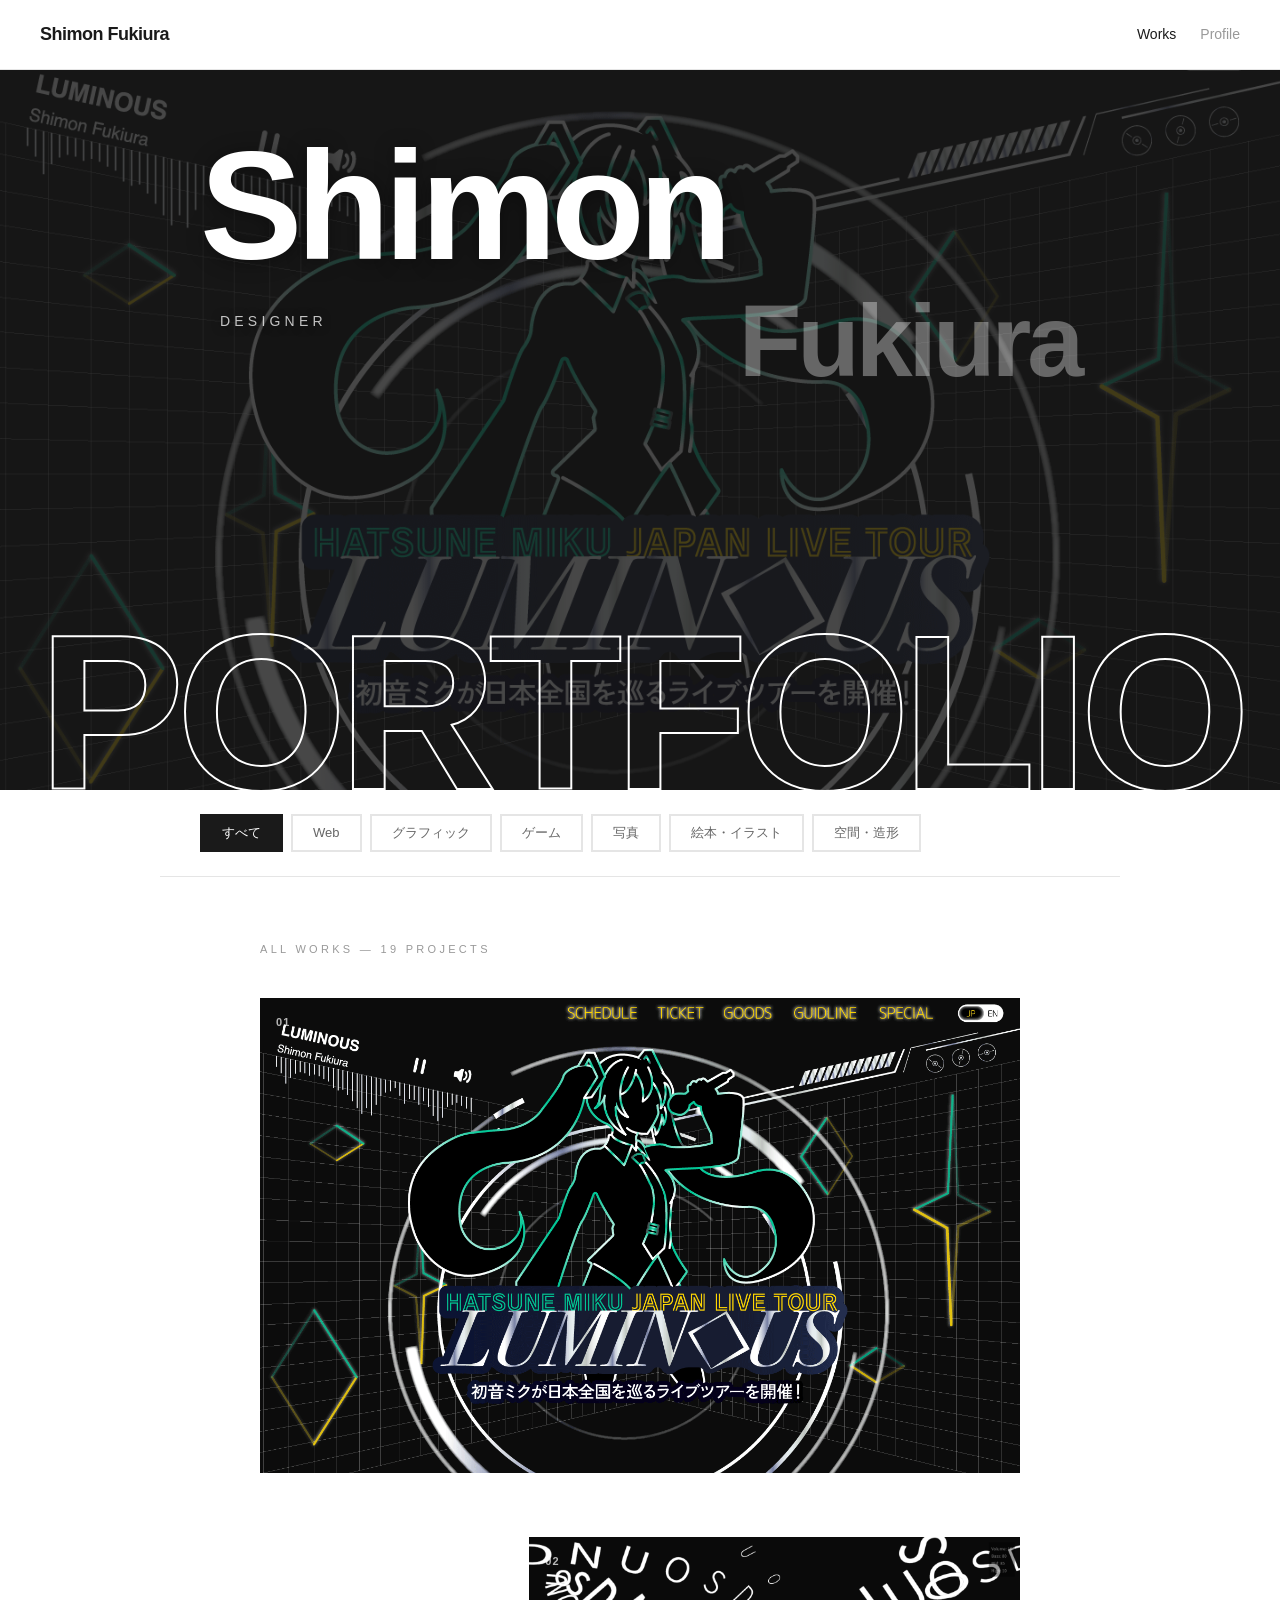
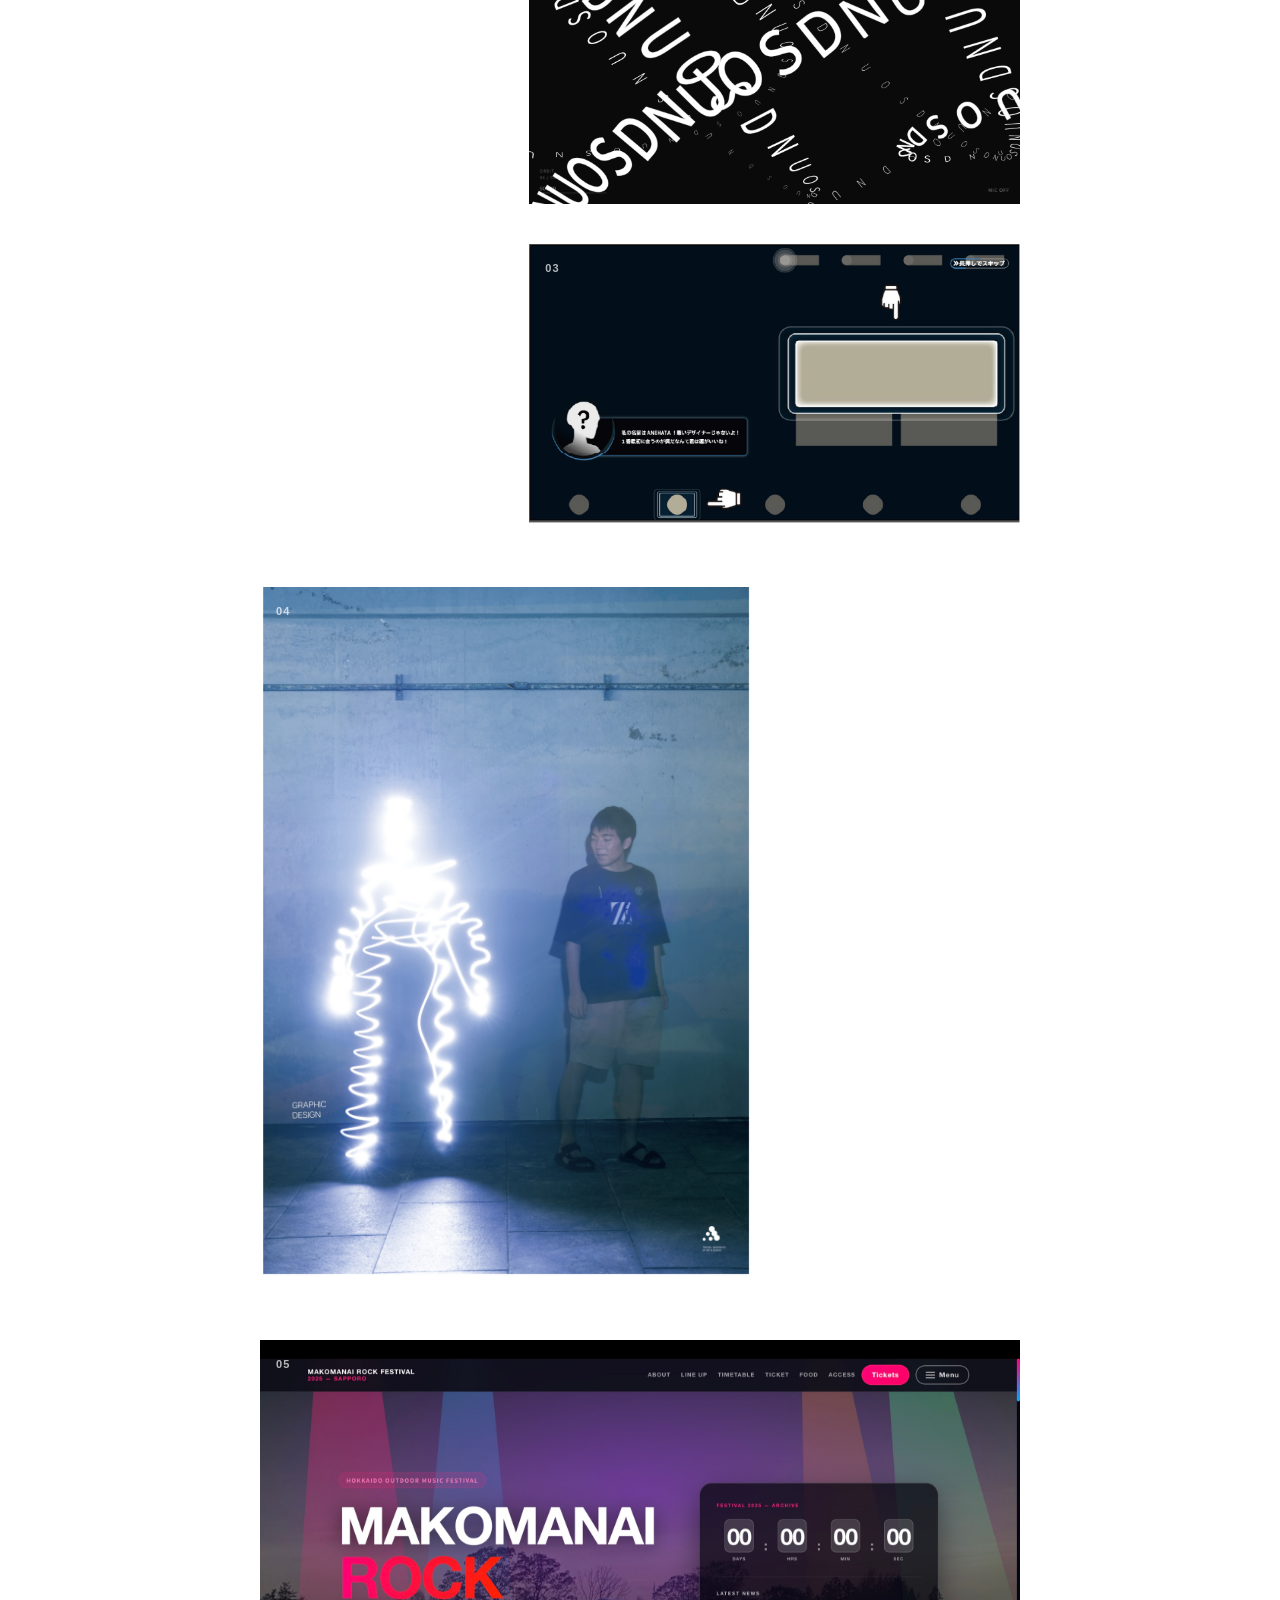
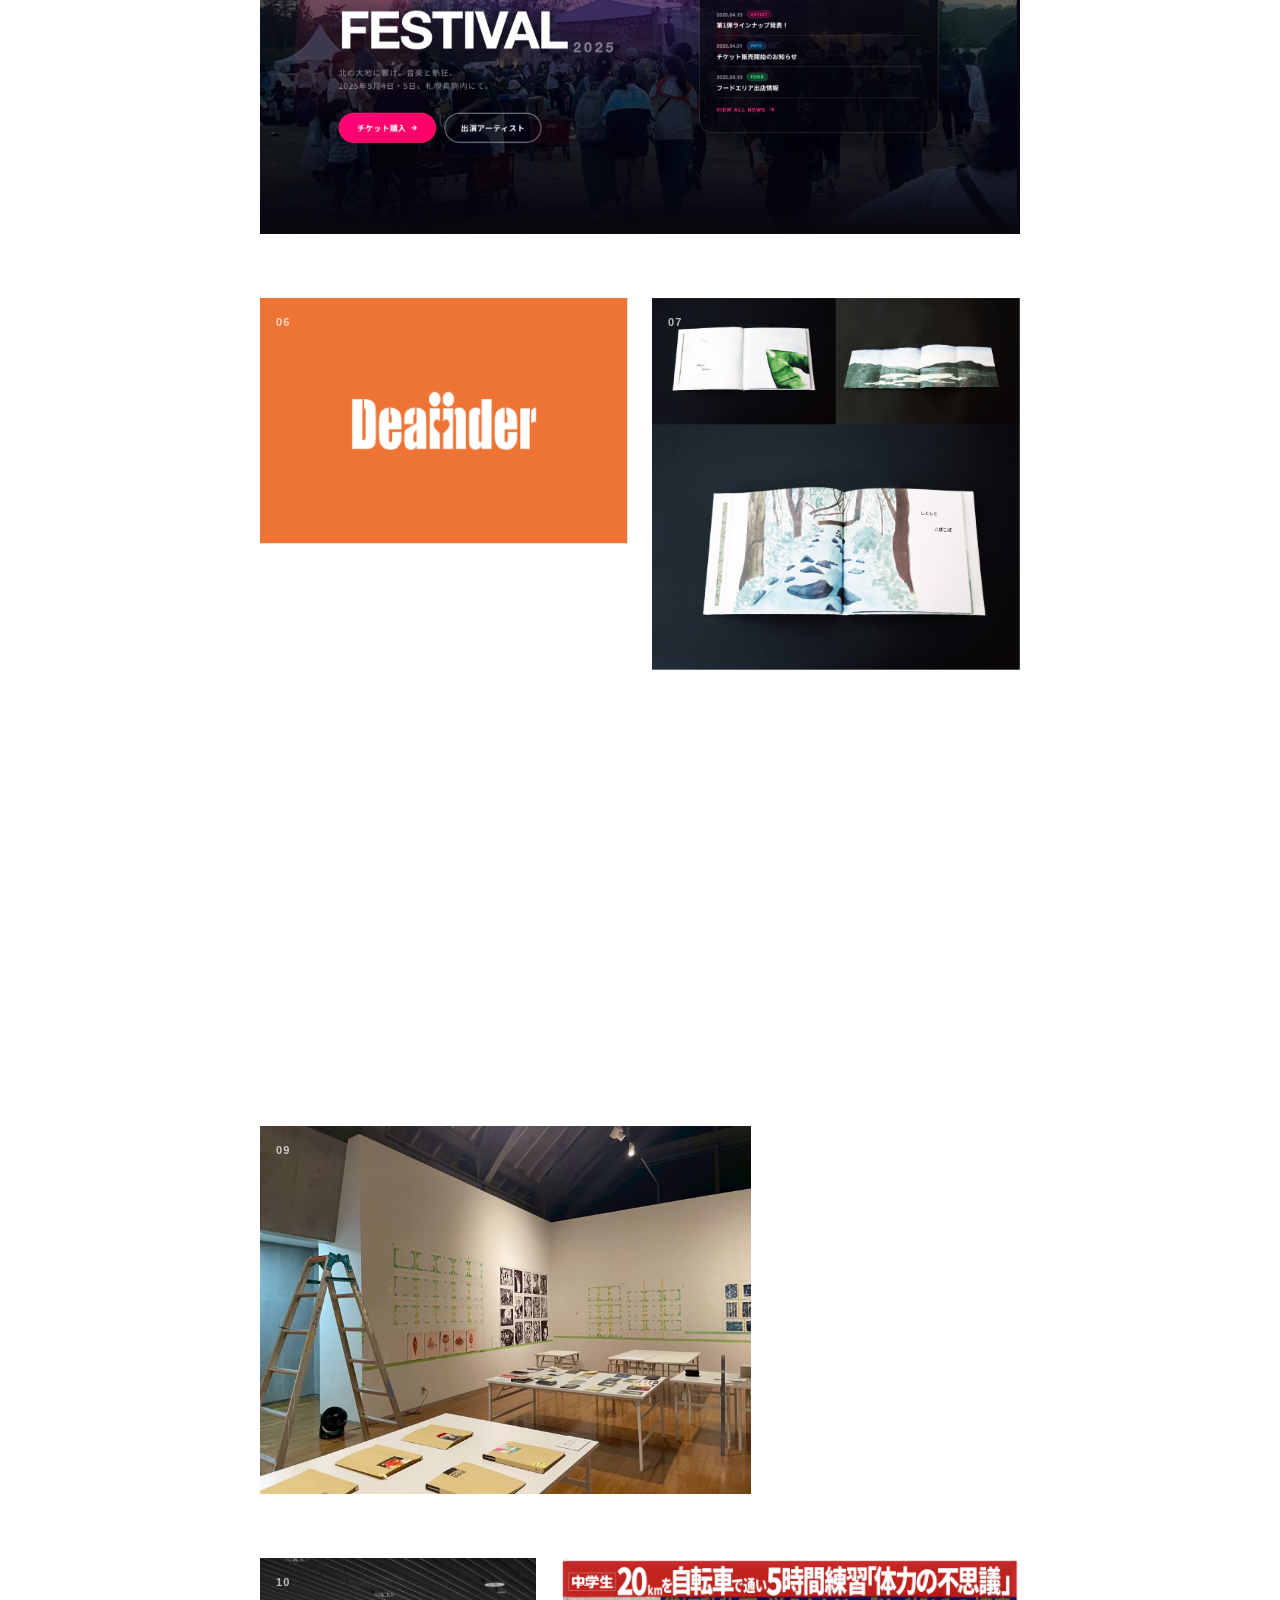
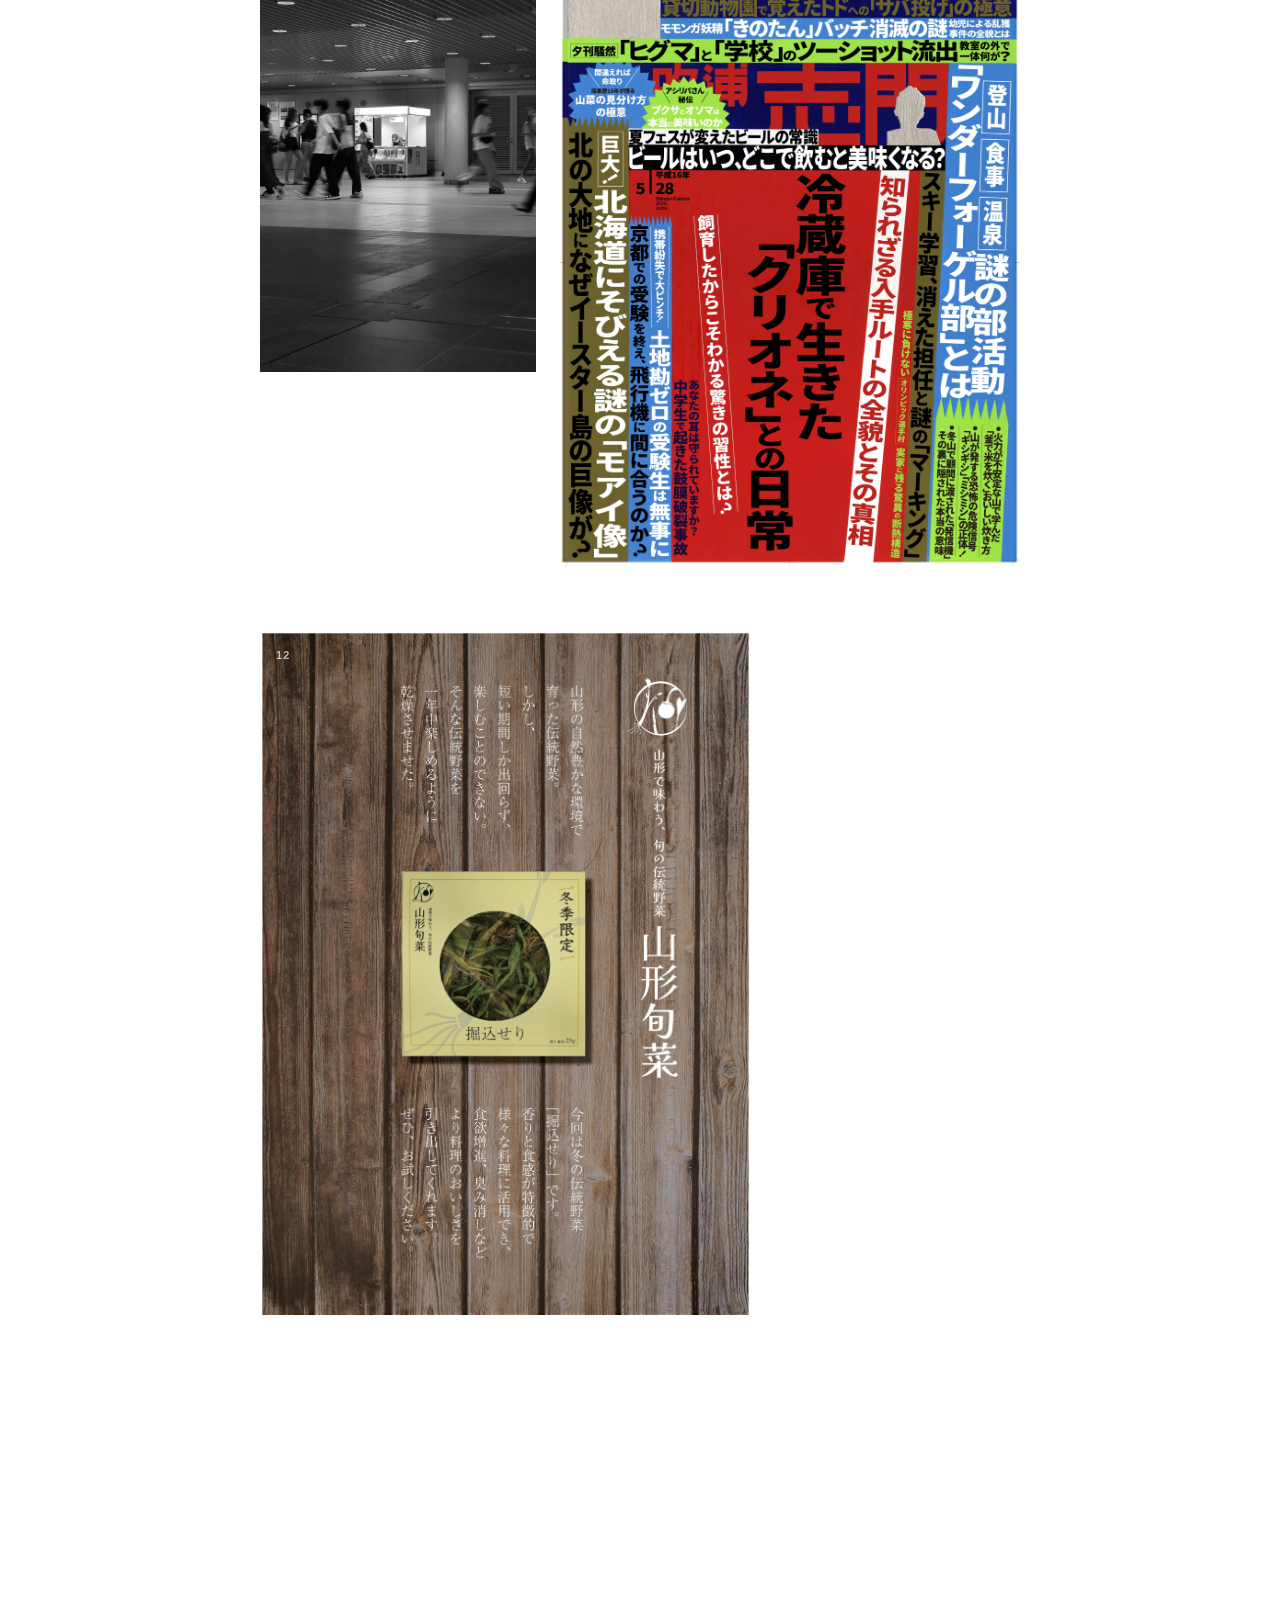
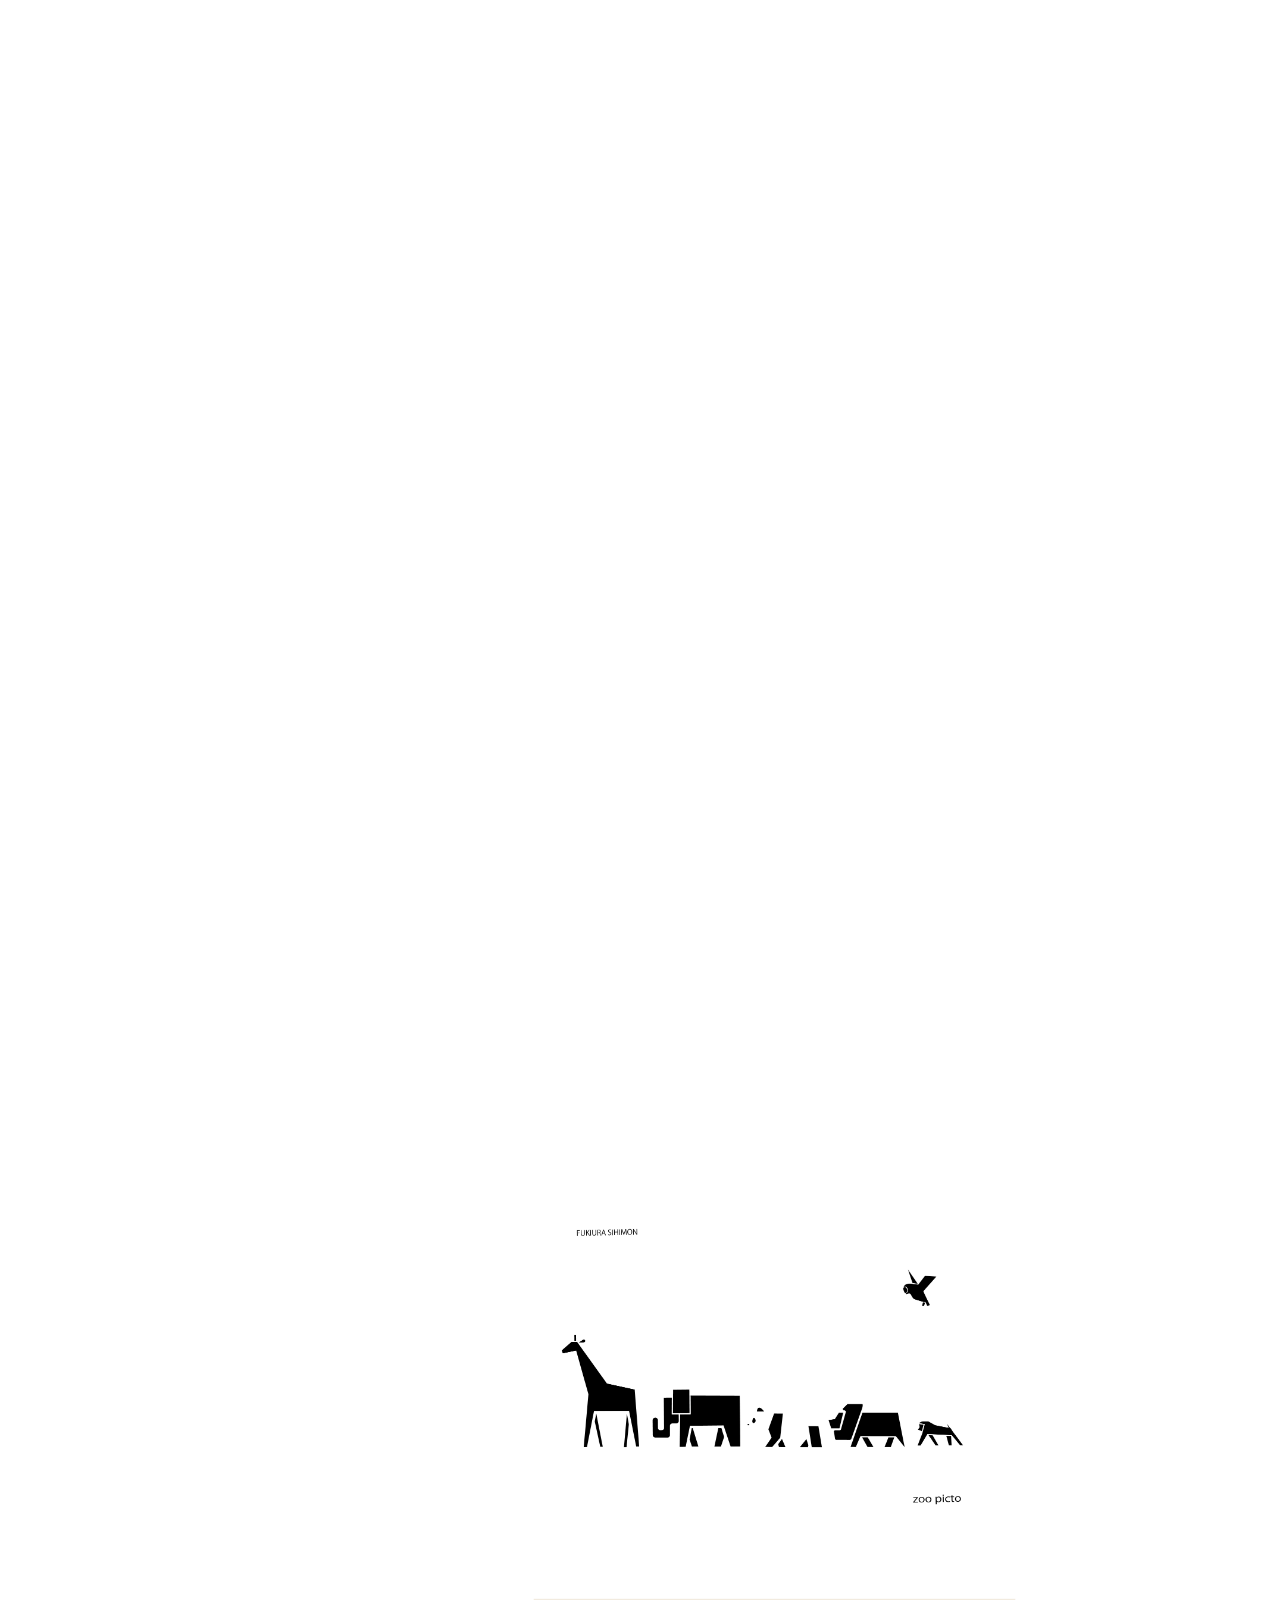
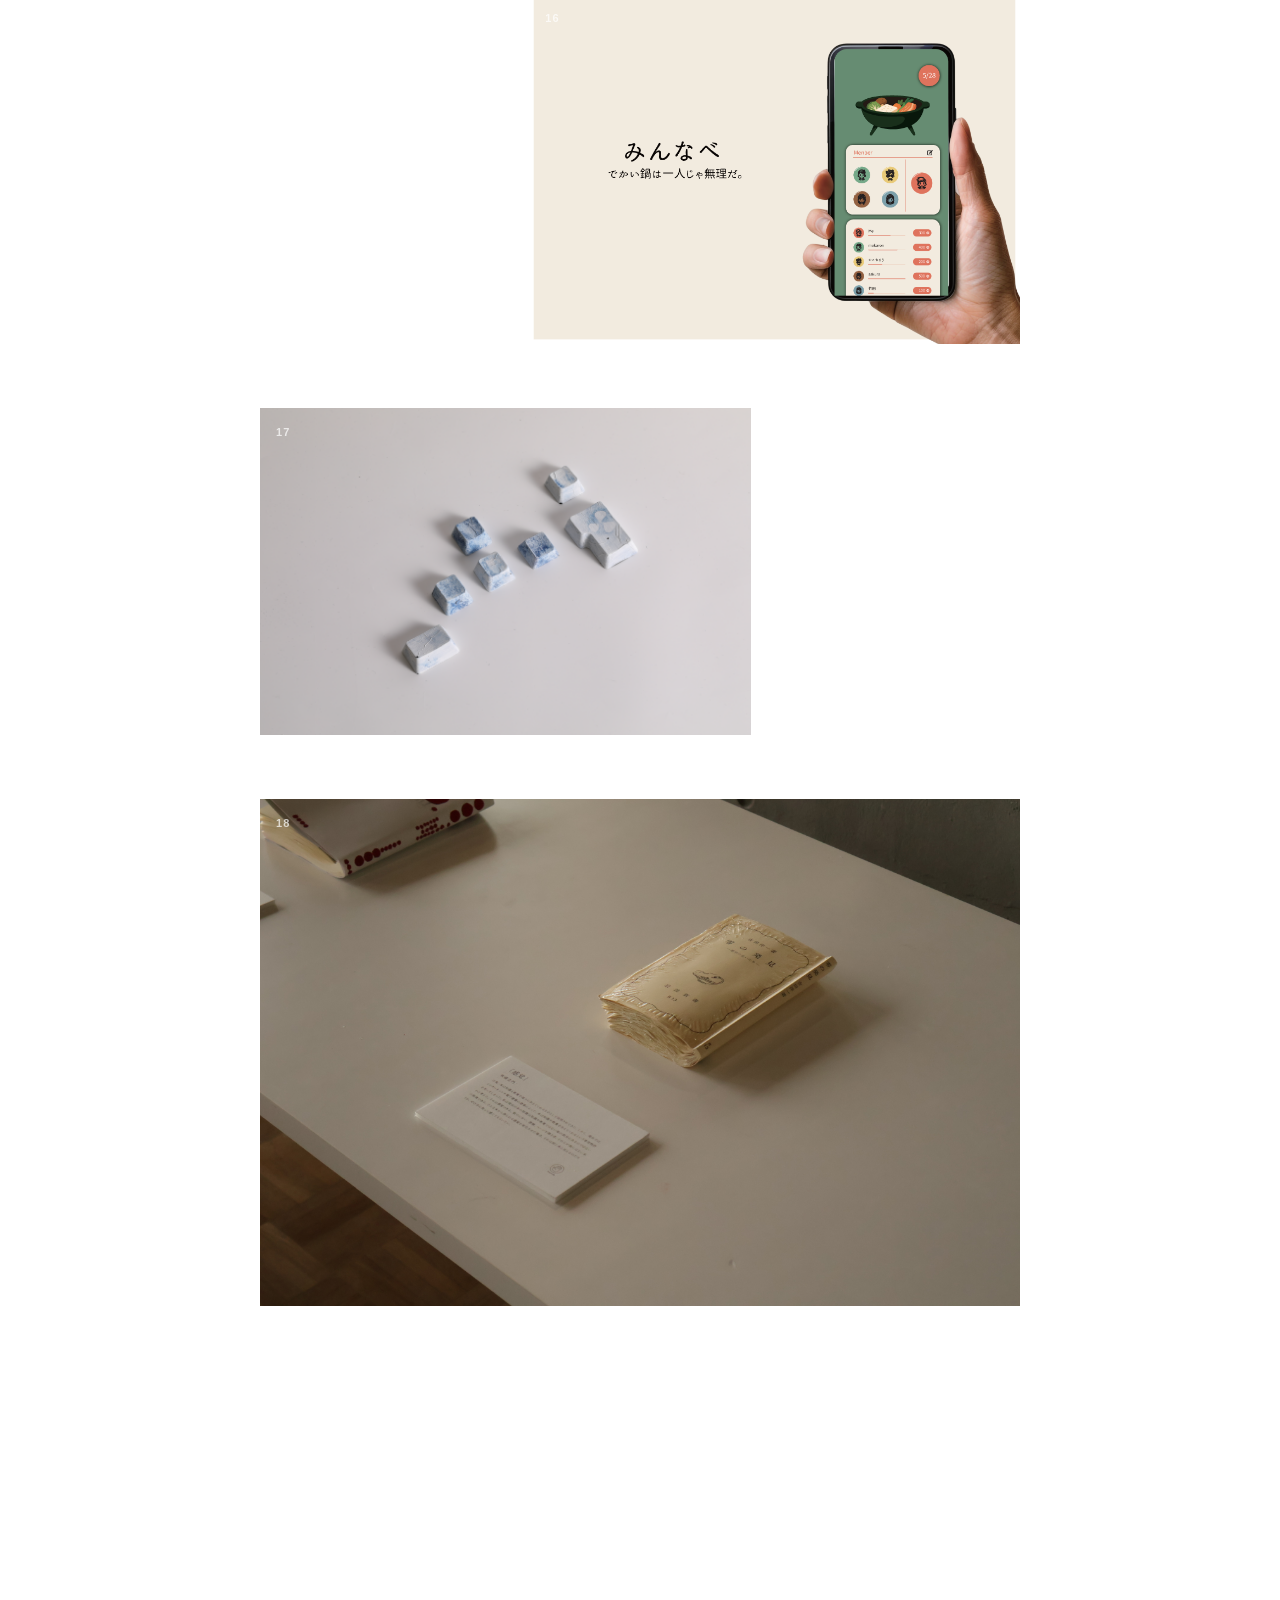
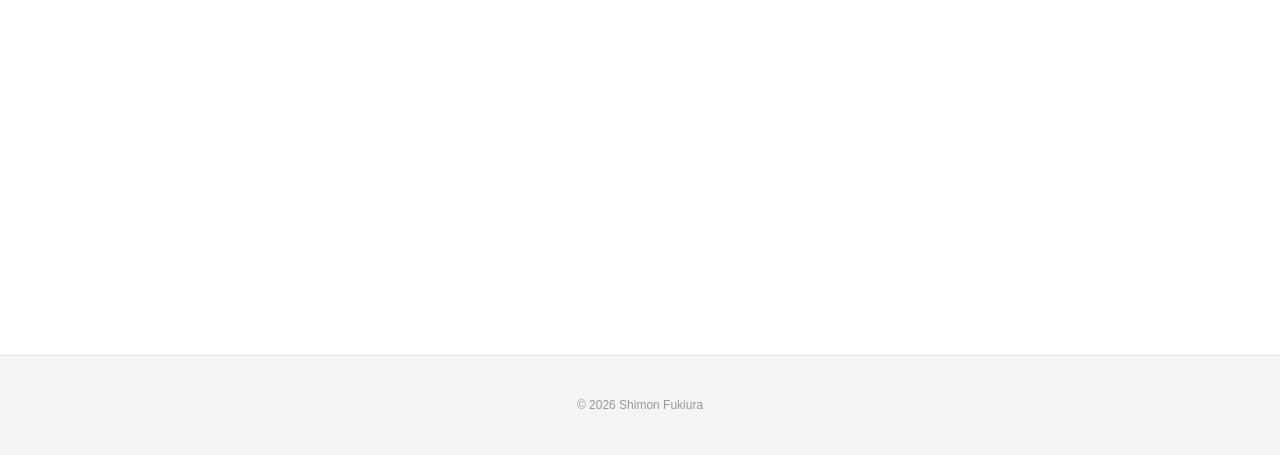
==== index.html @ b76e9354 "Initial commit: Shimon Fukiura portfolio site 19 works across Web, graphic, game, photo, illustratio" ====
<!DOCTYPE html>
<html lang="ja">
<head>
  <meta charset="UTF-8">
  <meta name="viewport" content="width=device-width, initial-scale=1.0">
  <title>Shimon Fukiura — Portfolio</title>
  <meta name="description" content="Shimon Fukiura のポートフォリオサイト。Web・グラフィック・空間など幅広い領域の制作物を紹介しています。">
  <link rel="stylesheet" href="css/style.css?v=24">
</head>
<body>

  <!-- ヘッダー -->
  <header class="header">
    <a href="index.html" class="header__logo">Shimon Fukiura</a>
    <nav class="header__nav" id="globalNav">
      <a href="index.html" class="header__nav-link header__nav-link--active">Works</a>
      <a href="profile.html" class="header__nav-link">Profile</a>
    </nav>
    <button class="header__hamburger" id="hamburgerBtn" aria-label="メニューを開く" aria-expanded="false">
      <span></span><span></span><span></span>
    </button>
  </header>

  <!-- ヒーローセクション -->
  <section class="hero">
    <div class="hero__deco" aria-hidden="true">PORTFOLIO</div>
    <div class="hero__inner">
      <h1 class="hero__first-name">Shimon</h1>
      <span class="hero__last-name" aria-hidden="true">Fukiura</span>
      <p class="hero__title">Designer</p>
    </div>
  </section>

  <!-- カテゴリフィルタ -->
  <div class="filter" id="categoryFilter" role="toolbar" aria-label="カテゴリフィルタ">
    <button class="filter__btn filter__btn--active" data-category="all">すべて</button>
    <button class="filter__btn" data-category="Web">Web</button>
    <button class="filter__btn" data-category="グラフィック">グラフィック</button>
    <button class="filter__btn" data-category="ゲーム">ゲーム</button>
    <button class="filter__btn" data-category="写真">写真</button>
    <button class="filter__btn" data-category="絵本・イラスト">絵本・イラスト</button>
    <button class="filter__btn" data-category="空間・造形">空間・造形</button>
  </div>

  <!-- 作品一覧 -->
  <section class="works">
    <p class="works__heading">All Works — <span id="worksCount">13</span> Projects</p>
    <div class="works__flow" id="worksFlow">
      <!-- JSで動的に描画 -->
    </div>
  </section>

  <!-- フッター -->
  <footer class="footer">
    <p class="footer__copy">&copy; 2026 Shimon Fukiura</p>
  </footer>

  <script src="js/main.js?v=7"></script>
</body>
</html>
---- css/style.css ----
/* ========================================
   カスタムプロパティ
   ======================================== */
:root {
  /* カラー（ビジュアルデザインフェーズで確定。暫定値） */
  --color-bg: #ffffff;
  --color-bg-sub: #f5f5f5;
  --color-text: #1a1a1a;
  --color-text-sub: #666666;
  --color-text-muted: #999999;
  --color-border: #e5e5e5;
  --color-accent: #1a1a1a;
  --color-white: #ffffff;

  /* タイポグラフィ */
  --font-base: 'Helvetica Neue', Arial, 'Hiragino Kaku Gothic ProN', 'Hiragino Sans', Meiryo, sans-serif;
  --font-weight-normal: 400;
  --font-weight-bold: 700;
  --font-weight-black: 900;

  /* スペーシング */
  --space-xs: 4px;
  --space-sm: 8px;
  --space-md: 16px;
  --space-lg: 24px;
  --space-xl: 40px;
  --space-2xl: 64px;
  --space-3xl: 100px;

  /* レイアウト */
  --content-max-width: 960px;
  --content-padding: 40px;

  /* トランジション */
  --transition-fast: 0.2s ease;
  --transition-base: 0.35s ease;
  --transition-slow: 0.5s ease;
}

@media (max-width: 768px) {
  :root {
    --content-padding: 20px;
    --space-3xl: 60px;
  }
}

/* ========================================
   リセット・ベース
   ======================================== */
*,
*::before,
*::after {
  margin: 0;
  padding: 0;
  box-sizing: border-box;
}

html {
  scroll-behavior: smooth;
  -webkit-text-size-adjust: 100%;
}

body {
  font-family: var(--font-base);
  font-weight: var(--font-weight-normal);
  color: var(--color-text);
  background-color: var(--color-bg);
  line-height: 1.6;
  -webkit-font-smoothing: antialiased;
  -moz-osx-font-smoothing: grayscale;
}

img {
  max-width: 100%;
  height: auto;
  display: block;
}

a {
  color: inherit;
  text-decoration: none;
}

button {
  font-family: inherit;
  cursor: pointer;
  border: none;
  background: none;
}

ul, ol {
  list-style: none;
}

/* ========================================
   ヘッダー
   ======================================== */
.header {
  display: flex;
  justify-content: space-between;
  align-items: center;
  padding: 20px var(--content-padding);
  position: sticky;
  top: 0;
  background: rgba(255, 255, 255, 0.95);
  backdrop-filter: blur(8px);
  -webkit-backdrop-filter: blur(8px);
  z-index: 100;
  border-bottom: 1px solid var(--color-border);
}

.header__logo {
  font-size: 18px;
  font-weight: var(--font-weight-bold);
  color: var(--color-text);
  letter-spacing: -0.5px;
}

.header__nav {
  display: flex;
  gap: var(--space-lg);
  align-items: center;
}

.header__nav-link {
  font-size: 14px;
  color: var(--color-text-muted);
  transition: color var(--transition-fast);
}

.header__nav-link:hover,
.header__nav-link--active {
  color: var(--color-text);
}

/* SPナビ */
.header__hamburger {
  display: none;
  flex-direction: column;
  justify-content: center;
  gap: 5px;
  width: 28px;
  height: 28px;
  padding: 0;
}

.header__hamburger span {
  display: block;
  height: 2px;
  background: var(--color-text);
  transition: transform var(--transition-base), opacity var(--transition-base);
}

.header__hamburger--open span:nth-child(1) {
  transform: translateY(7px) rotate(45deg);
}

.header__hamburger--open span:nth-child(2) {
  opacity: 0;
}

.header__hamburger--open span:nth-child(3) {
  transform: translateY(-7px) rotate(-45deg);
}

@media (max-width: 768px) {
  .header__logo {
    font-size: 15px;
  }

  .header__nav {
    display: none;
  }

  .header__nav--open {
    display: flex;
    flex-direction: column;
    position: fixed;
    top: 0;
    left: 0;
    right: 0;
    bottom: 0;
    background: var(--color-bg);
    justify-content: center;
    align-items: center;
    gap: var(--space-xl);
    z-index: 200;
  }

  .header__nav--open .header__nav-link {
    font-size: 24px;
    color: var(--color-text);
  }

  .header__hamburger {
    display: flex;
    z-index: 300;
  }
}

/* ========================================
   ヒーローセクション
   ======================================== */
.hero {
  position: relative;
  min-height: 80vh;
  overflow: hidden;
  background: #1a1a1a;
}

.hero__bg {
  position: absolute;
  inset: 0;
  z-index: 0;
}

.hero__bg-img {
  position: absolute;
  inset: 0;
  width: 100%;
  height: 100%;
  object-fit: cover;
  opacity: 0;
  transition: opacity 1.5s ease;
}

.hero__bg-img--active {
  opacity: 0.2;
}

.hero__inner {
  position: relative;
  width: 100%;
  min-height: 80vh;
  max-width: var(--content-max-width);
  margin: 0 auto;
  z-index: 1;
}

.hero__first-name {
  position: absolute;
  top: 60px;
  left: var(--content-padding);
  font-size: clamp(72px, 12vw, 160px);
  font-weight: var(--font-weight-black);
  color: #fff;
  letter-spacing: -0.04em;
  line-height: 1;
  text-shadow: 0 2px 20px rgba(0, 0, 0, 0.4);
}

.hero__last-name {
  position: absolute;
  top: clamp(140px, 20vw, 220px);
  right: var(--content-padding);
  font-size: clamp(48px, 8vw, 110px);
  font-weight: var(--font-weight-black);
  color: rgba(255, 255, 255, 0.35);
  letter-spacing: -0.04em;
  line-height: 1;
  text-align: right;
}

.hero__title {
  position: absolute;
  top: clamp(180px, 22vw, 240px);
  left: calc(var(--content-padding) + 20px);
  font-size: 14px;
  color: rgba(255, 255, 255, 0.75);
  letter-spacing: 0.3em;
  text-transform: uppercase;
  text-shadow: 0 1px 8px rgba(0, 0, 0, 0.5);
}

.hero__intro {
  position: absolute;
  bottom: 60px;
  right: var(--content-padding);
  font-size: 14px;
  color: rgba(255, 255, 255, 0.85);
  max-width: 360px;
  text-align: right;
  line-height: 1.8;
  text-shadow: 0 1px 8px rgba(0, 0, 0, 0.5);
}

.hero__deco {
  position: absolute;
  bottom: -0.15em;
  left: 50%;
  transform: translateX(-50%);
  font-size: clamp(100px, 18vw, 220px);
  font-weight: var(--font-weight-black);
  color: transparent;
  -webkit-text-stroke: 2px #fff;
  letter-spacing: -0.04em;
  line-height: 1;
  white-space: nowrap;
  pointer-events: none;
  z-index: 0;
}

@media (max-width: 768px) {
  .hero {
    min-height: 70vh;
  }

  .hero__inner {
    min-height: 70vh;
  }

  .hero__title {
    font-size: 11px;
    letter-spacing: 0.2em;
  }

}

/* ========================================
   カテゴリフィルタ
   ======================================== */
.filter {
  padding: var(--space-lg) var(--content-padding);
  border-bottom: 1px solid var(--color-border);
  display: flex;
  gap: var(--space-sm);
  flex-wrap: wrap;
  max-width: var(--content-max-width);
  margin: 0 auto;
}

.filter__btn {
  padding: 8px 20px;
  border: 2px solid var(--color-border);
  background: var(--color-bg);
  font-size: 13px;
  color: var(--color-text-sub);
  transition: all var(--transition-fast);
}

.filter__btn:hover {
  border-color: var(--color-text);
  color: var(--color-text);
}

.filter__btn--active {
  background: var(--color-text);
  color: var(--color-white);
  border-color: var(--color-text);
}

@media (max-width: 768px) {
  .filter {
    flex-wrap: nowrap;
    overflow-x: auto;
    -webkit-overflow-scrolling: touch;
    scrollbar-width: none;
  }

  .filter::-webkit-scrollbar {
    display: none;
  }

  .filter__btn {
    flex-shrink: 0;
    padding: 6px 14px;
    font-size: 12px;
  }
}

/* ========================================
   作品一覧 — エディトリアル構成
   ======================================== */
.works {
  padding: var(--space-2xl) var(--space-3xl);
  max-width: var(--content-max-width);
  margin: 0 auto;
}

.works__heading {
  font-size: 11px;
  color: var(--color-text-muted);
  letter-spacing: 0.3em;
  text-transform: uppercase;
  margin-bottom: var(--space-xl);
}

.works__flow {
  display: flex;
  flex-direction: column;
  gap: var(--space-2xl);
}

/* レイアウトの行パターン */
.works__row {
  display: grid;
  gap: var(--space-lg);
}

.works__row--full {
  grid-template-columns: 1fr;
}

.works__row--right {
  grid-template-columns: 1fr 2fr;
}

.works__row--left {
  grid-template-columns: 2fr 1fr;
}

.works__row--pair {
  grid-template-columns: 1fr 1fr;
}

.works__row--offset-r {
  grid-template-columns: 3fr 5fr;
}

.works__row--offset-l {
  grid-template-columns: 5fr 3fr;
}

.works__spacer {
  pointer-events: none;
}

.works__column {
  display: flex;
  flex-direction: column;
  gap: var(--space-xl);
}

/* 作品カード */
.work-card {
  position: relative;
  overflow: hidden;
  display: block;
  height: fit-content;
  align-self: start;
}

.work-card__thumb {
  width: 100%;
  height: auto;
  display: block;
  background: var(--color-bg-sub);
  transition: transform 0.5s ease;
}

.work-card__placeholder {
  width: 100%;
  aspect-ratio: 3/2;
  background: #c0c0c0;
  display: flex;
  align-items: center;
  justify-content: center;
  color: #666;
  font-size: 13px;
  transition: transform 0.5s ease;
}

.work-card:hover .work-card__thumb,
.work-card:hover .work-card__placeholder {
  transform: scale(1.03);
}

.work-card__num {
  position: absolute;
  top: var(--space-md);
  left: var(--space-md);
  font-size: 11px;
  color: rgba(255, 255, 255, 0.7);
  letter-spacing: 0.1em;
  font-weight: var(--font-weight-bold);
  z-index: 2;
}

.work-card__info {
  position: absolute;
  bottom: 0;
  left: 0;
  right: 0;
  padding: var(--space-lg) 24px;
  background: linear-gradient(transparent 0%, rgba(26, 26, 26, 0.85) 100%);
  transform: translateY(100%);
  transition: transform var(--transition-base);
}

.work-card:hover .work-card__info {
  transform: translateY(0);
}

.work-card:focus-visible .work-card__info {
  transform: translateY(0);
}

.work-card__title {
  font-size: 18px;
  font-weight: var(--font-weight-black);
  color: var(--color-white);
  letter-spacing: -0.02em;
}

.work-card__cat {
  font-size: 11px;
  color: rgba(255, 255, 255, 0.7);
  margin-top: var(--space-xs);
}

/* フルワイドカードのタイトルを大きく */
.works__row--full .work-card__title {
  font-size: 28px;
}


@media (max-width: 768px) {
  .works {
    padding: var(--space-lg) var(--content-padding);
  }

  .works__flow {
    gap: var(--space-xl);
  }

  /* SPでは全て1列に */
  .works__row {
    grid-template-columns: 1fr;
  }

  .works__spacer {
    display: none;
  }

  .works__row--pair {
    grid-template-columns: 1fr 1fr;
  }

  /* SPではタイトル常時表示 */
  .work-card__info {
    position: static;
    transform: none;
    background: none;
    padding: var(--space-sm) 0 0;
  }

  .work-card__title {
    font-size: 14px;
    color: var(--color-text);
  }

  .work-card__cat {
    color: var(--color-text-muted);
  }

  .works__row--full .work-card__title {
    font-size: 18px;
  }

  .works__row--pair .work-card__title {
    font-size: 12px;
  }
}

/* ========================================
   フッター
   ======================================== */
.footer {
  padding: var(--space-xl) var(--content-padding);
  text-align: center;
  border-top: 1px solid var(--color-border);
  background: var(--color-bg-sub);
}

.footer__copy {
  font-size: 12px;
  color: var(--color-text-muted);
}

/* ========================================
   作品詳細ページ
   ======================================== */
.work-detail {
  max-width: var(--content-max-width);
  margin: 0 auto;
}

.work-detail__back {
  display: inline-block;
  padding: var(--space-md) var(--content-padding);
  font-size: 13px;
  color: var(--color-text-muted);
  transition: color var(--transition-fast);
}

.work-detail__back:hover {
  color: var(--color-text);
}

.work-detail__header {
  padding: var(--space-xl) var(--content-padding) var(--space-lg);
}

.work-detail__category {
  display: inline-block;
  font-size: 12px;
  color: var(--color-text-muted);
  letter-spacing: 0.1em;
  margin-bottom: var(--space-md);
}

.work-detail__title {
  font-size: clamp(32px, 5vw, 56px);
  font-weight: var(--font-weight-black);
  color: var(--color-text);
  letter-spacing: -0.02em;
  line-height: 1.15;
}

.work-detail__hero-image {
  margin: var(--space-lg) var(--content-padding);
}

.work-detail__hero-image img {
  max-width: 100%;
  height: auto;
  display: block;
  margin: 0 auto;
}

.work-detail__hero-image .placeholder {
  width: 100%;
  height: 0;
  padding-bottom: 56.25%;
  background: #ddd;
  display: flex;
  align-items: center;
  justify-content: center;
  color: var(--color-text-muted);
}

.gallery {
  padding: 0 var(--content-padding);
  margin-bottom: var(--space-xl);
}

.gallery__main {
  background: var(--color-bg-sub);
  display: flex;
  align-items: center;
  justify-content: center;
  margin-bottom: var(--space-md);
}

.gallery__main-img {
  max-width: 100%;
  max-height: 540px;
  height: auto;
  display: block;
  object-fit: contain;
}

.gallery__thumbs {
  display: flex;
  gap: var(--space-sm);
  overflow-x: auto;
  padding-bottom: var(--space-sm);
  -webkit-overflow-scrolling: touch;
}

.gallery__thumb {
  flex: 0 0 auto;
  width: 72px;
  height: 72px;
  padding: 0;
  border: 2px solid transparent;
  border-radius: 4px;
  background: var(--color-bg-sub);
  cursor: pointer;
  overflow: hidden;
  transition: border-color var(--transition-fast);
}

.gallery__thumb img {
  width: 100%;
  height: 100%;
  object-fit: cover;
  display: block;
}

.gallery__thumb--active {
  border-color: var(--color-accent);
}

.gallery__thumb:hover {
  border-color: var(--color-text-muted);
}

/* スタックギャラリー */
.stack-gallery {
  padding: 0 var(--content-padding);
  margin-bottom: var(--space-xl);
  display: flex;
  flex-direction: column;
  gap: var(--space-lg);
}

.stack-gallery__img {
  width: 100%;
  height: auto;
  display: block;
  object-fit: contain;
}

/* ブックビューワー */
.book-viewer {
  padding: 0 var(--content-padding);
  margin-bottom: var(--space-xl);
}

.book-viewer__stage {
  position: relative;
  display: flex;
  align-items: center;
  justify-content: center;
  background: var(--color-bg-sub);
  min-height: 400px;
}

.book-viewer__page {
  max-width: 100%;
  max-height: 640px;
  height: auto;
  display: block;
  object-fit: contain;
  transition: opacity 0.25s ease;
}

.book-viewer__arrow {
  position: absolute;
  top: 50%;
  transform: translateY(-50%);
  width: 48px;
  height: 48px;
  border: none;
  border-radius: 50%;
  background: rgba(0, 0, 0, 0.4);
  color: #fff;
  font-size: 1.5rem;
  cursor: pointer;
  transition: background var(--transition-fast), opacity var(--transition-fast);
  z-index: 2;
  display: flex;
  align-items: center;
  justify-content: center;
}

.book-viewer__arrow:hover {
  background: rgba(0, 0, 0, 0.65);
}

.book-viewer__arrow:disabled {
  opacity: 0.2;
  cursor: default;
}

.book-viewer__arrow--prev {
  left: var(--space-md);
}

.book-viewer__arrow--next {
  right: var(--space-md);
}

.book-viewer__counter {
  text-align: center;
  margin-top: var(--space-md);
  color: var(--color-text-muted);
  font-size: 0.85rem;
  letter-spacing: 0.1em;
}

@media (max-width: 768px) {
  .book-viewer__stage {
    min-height: 260px;
  }

  .book-viewer__page {
    max-height: 420px;
  }

  .book-viewer__arrow {
    width: 36px;
    height: 36px;
    font-size: 1.2rem;
  }

  .book-viewer__arrow--prev {
    left: var(--space-xs);
  }

  .book-viewer__arrow--next {
    right: var(--space-xs);
  }
}

.work-detail__content {
  display: grid;
  grid-template-columns: 2fr 1fr;
  gap: var(--space-xl);
  padding: var(--space-xl) var(--content-padding);
  border-top: 1px solid var(--color-border);
}

.work-detail__overview h2 {
  font-size: 20px;
  font-weight: var(--font-weight-bold);
  margin-bottom: var(--space-md);
}

.work-detail__overview h2 + p + h2,
.work-detail__overview h2 + p + h3,
.work-detail__overview p + h2 {
  margin-top: var(--space-xl);
}

.work-detail__overview p {
  font-size: 15px;
  color: var(--color-text-sub);
  line-height: 1.8;
  margin-bottom: var(--space-lg);
}

.work-detail__overview p:last-child {
  margin-bottom: 0;
}

.work-detail__overview h3 {
  font-size: 14px;
  font-weight: var(--font-weight-bold);
  color: var(--color-text-muted);
  margin-bottom: var(--space-sm);
  letter-spacing: 0.05em;
}

.work-detail__meta {
  height: fit-content;
}

.work-detail__meta-item {
  margin-bottom: var(--space-md);
}

.work-detail__meta-item:last-child {
  margin-bottom: 0;
}

.work-detail__meta-label {
  font-size: 11px;
  color: var(--color-text-muted);
  text-transform: uppercase;
  letter-spacing: 0.1em;
  margin-bottom: var(--space-xs);
}

.work-detail__meta-value {
  font-size: 14px;
  color: var(--color-text);
}

/* 制作プロセス */
.work-detail__process {
  padding: var(--space-xl) var(--content-padding);
  border-top: 1px solid var(--color-border);
}

.work-detail__process h2 {
  font-size: 20px;
  font-weight: var(--font-weight-bold);
  margin-bottom: var(--space-lg);
}

.work-detail__steps {
  display: grid;
  grid-template-columns: repeat(auto-fit, minmax(200px, 1fr));
  gap: var(--space-lg);
}

.work-detail__step {
  padding: 0;
}

.work-detail__step-num {
  font-size: 12px;
  color: var(--color-text-muted);
  font-weight: var(--font-weight-bold);
  margin-bottom: var(--space-xs);
}

.work-detail__step-title {
  font-size: 15px;
  font-weight: var(--font-weight-bold);
  margin-bottom: var(--space-sm);
}

.work-detail__step-desc {
  font-size: 13px;
  color: var(--color-text-sub);
  line-height: 1.7;
}

/* 外部リンク */
.work-detail__external {
  padding: var(--space-lg) var(--content-padding);
}

.work-detail__external-link {
  display: inline-block;
  padding: 14px 32px;
  background: var(--color-text);
  color: var(--color-white);
  font-size: 14px;
  font-weight: var(--font-weight-bold);
  transition: opacity var(--transition-fast);
}

.work-detail__external-link:hover {
  opacity: 0.8;
}

/* 関連作品 */
.work-detail__related {
  padding: var(--space-xl) var(--content-padding);
  border-top: 1px solid var(--color-border);
}

.work-detail__related h2 {
  font-size: 16px;
  font-weight: var(--font-weight-bold);
  margin-bottom: var(--space-lg);
}

.work-detail__related-grid {
  display: flex;
  gap: var(--space-lg);
}

.work-detail__related-card {
  width: 200px;
  flex-shrink: 0;
}

.work-detail__related-card .placeholder {
  width: 100%;
  height: 120px;
  background: #ddd;
}

.work-detail__related-card p {
  font-size: 13px;
  font-weight: var(--font-weight-bold);
  margin-top: var(--space-sm);
}

/* 前後ナビ */
.work-detail__nav {
  display: flex;
  justify-content: space-between;
  padding: var(--space-xl) var(--content-padding);
  border-top: 1px solid var(--color-border);
}

.work-detail__nav-link {
  transition: color var(--transition-fast);
}

.work-detail__nav-link:hover {
  color: var(--color-text-sub);
}

.work-detail__nav-label {
  font-size: 11px;
  color: var(--color-text-muted);
  display: block;
  margin-bottom: var(--space-xs);
}

.work-detail__nav-title {
  font-size: 14px;
  font-weight: var(--font-weight-bold);
}

.work-detail__nav-link--next {
  text-align: right;
}

@media (max-width: 768px) {
  .work-detail__content {
    grid-template-columns: 1fr;
  }

  .work-detail__hero-image {
    margin: var(--space-md) 0;
  }

  .work-detail__related-grid {
    overflow-x: auto;
    -webkit-overflow-scrolling: touch;
  }
}

/* ========================================
   プロフィールページ
   ======================================== */
.profile {
  max-width: var(--content-max-width);
  margin: 0 auto;
}

.profile__header {
  display: flex;
  gap: var(--space-xl);
  padding: var(--space-2xl) var(--content-padding) var(--space-xl);
  align-items: flex-start;
}

.profile__photo {
  width: 240px;
  height: auto;
  flex-shrink: 0;
  object-fit: cover;
}

.profile__info {
  flex: 1;
}

.profile__name {
  font-size: clamp(32px, 5vw, 48px);
  font-weight: var(--font-weight-black);
  letter-spacing: -0.02em;
  line-height: 1.1;
}

.profile__name-ja {
  font-size: 20px;
  color: var(--color-text);
  font-weight: var(--font-weight-bold);
  margin-top: var(--space-sm);
  margin-bottom: var(--space-md);
  letter-spacing: 0.2em;
}

.profile__title {
  font-size: 13px;
  color: var(--color-text-muted);
  letter-spacing: 0.15em;
  margin-bottom: var(--space-xl);
}

.profile__details {
  margin-bottom: var(--space-xl);
  display: grid;
  grid-template-columns: auto 1fr;
  gap: var(--space-sm) var(--space-lg);
  align-items: baseline;
}

.profile__details p {
  display: contents;
}

.profile__details-label {
  color: var(--color-text-muted);
  font-size: 12px;
  letter-spacing: 0.05em;
  white-space: nowrap;
}

.profile__details-value {
  font-size: 14px;
  color: var(--color-text-sub);
}

.profile__bio {
  font-size: 15px;
  color: var(--color-text-sub);
  line-height: 1.8;
}

/* スキル */
.profile__skills {
  padding: var(--space-xl) var(--content-padding);
  border-top: 1px solid var(--color-border);
}

.profile__skills h2 {
  font-size: 20px;
  font-weight: var(--font-weight-bold);
  margin-bottom: var(--space-lg);
}

.profile__skills-list {
  display: flex;
  flex-wrap: wrap;
  align-items: center;
}

.profile__skill-item {
  font-size: 15px;
  color: var(--color-text);
  font-weight: 500;
  line-height: 1;
}

.profile__skill-item::after {
  content: ' / ';
  color: var(--color-border);
  margin: 0 var(--space-sm);
}

.profile__skill-item:last-child::after {
  content: '';
  margin: 0;
}

/* CTA */
.profile__cta {
  padding: var(--space-xl) var(--content-padding);
  text-align: center;
  border-top: 1px solid var(--color-border);
}

.profile__cta-link {
  display: inline-block;
  padding: 16px 48px;
  background: var(--color-text);
  color: var(--color-white);
  font-size: 16px;
  font-weight: var(--font-weight-bold);
  transition: opacity var(--transition-fast);
}

.profile__cta-link:hover {
  opacity: 0.8;
}

@media (max-width: 768px) {
  .profile__header {
    flex-direction: column;
    text-align: center;
    padding: var(--space-xl) var(--content-padding);
  }

  .profile__photo {
    width: 160px;
    height: auto;
    margin: 0 auto;
  }

  .profile__bio {
    text-align: left;
  }

  .profile__skill-item {
    font-size: 13px;
  }

  .profile__cta-link {
    display: block;
    padding: 14px;
    font-size: 14px;
  }
}

/* ========================================
   スクロールアニメーション（フェードイン）
   ======================================== */
.fade-in:not(.fade-in--visible) {
  opacity: 0;
  transform: translateY(24px);
}

.fade-in--visible {
  opacity: 1;
  transform: translateY(0);
}
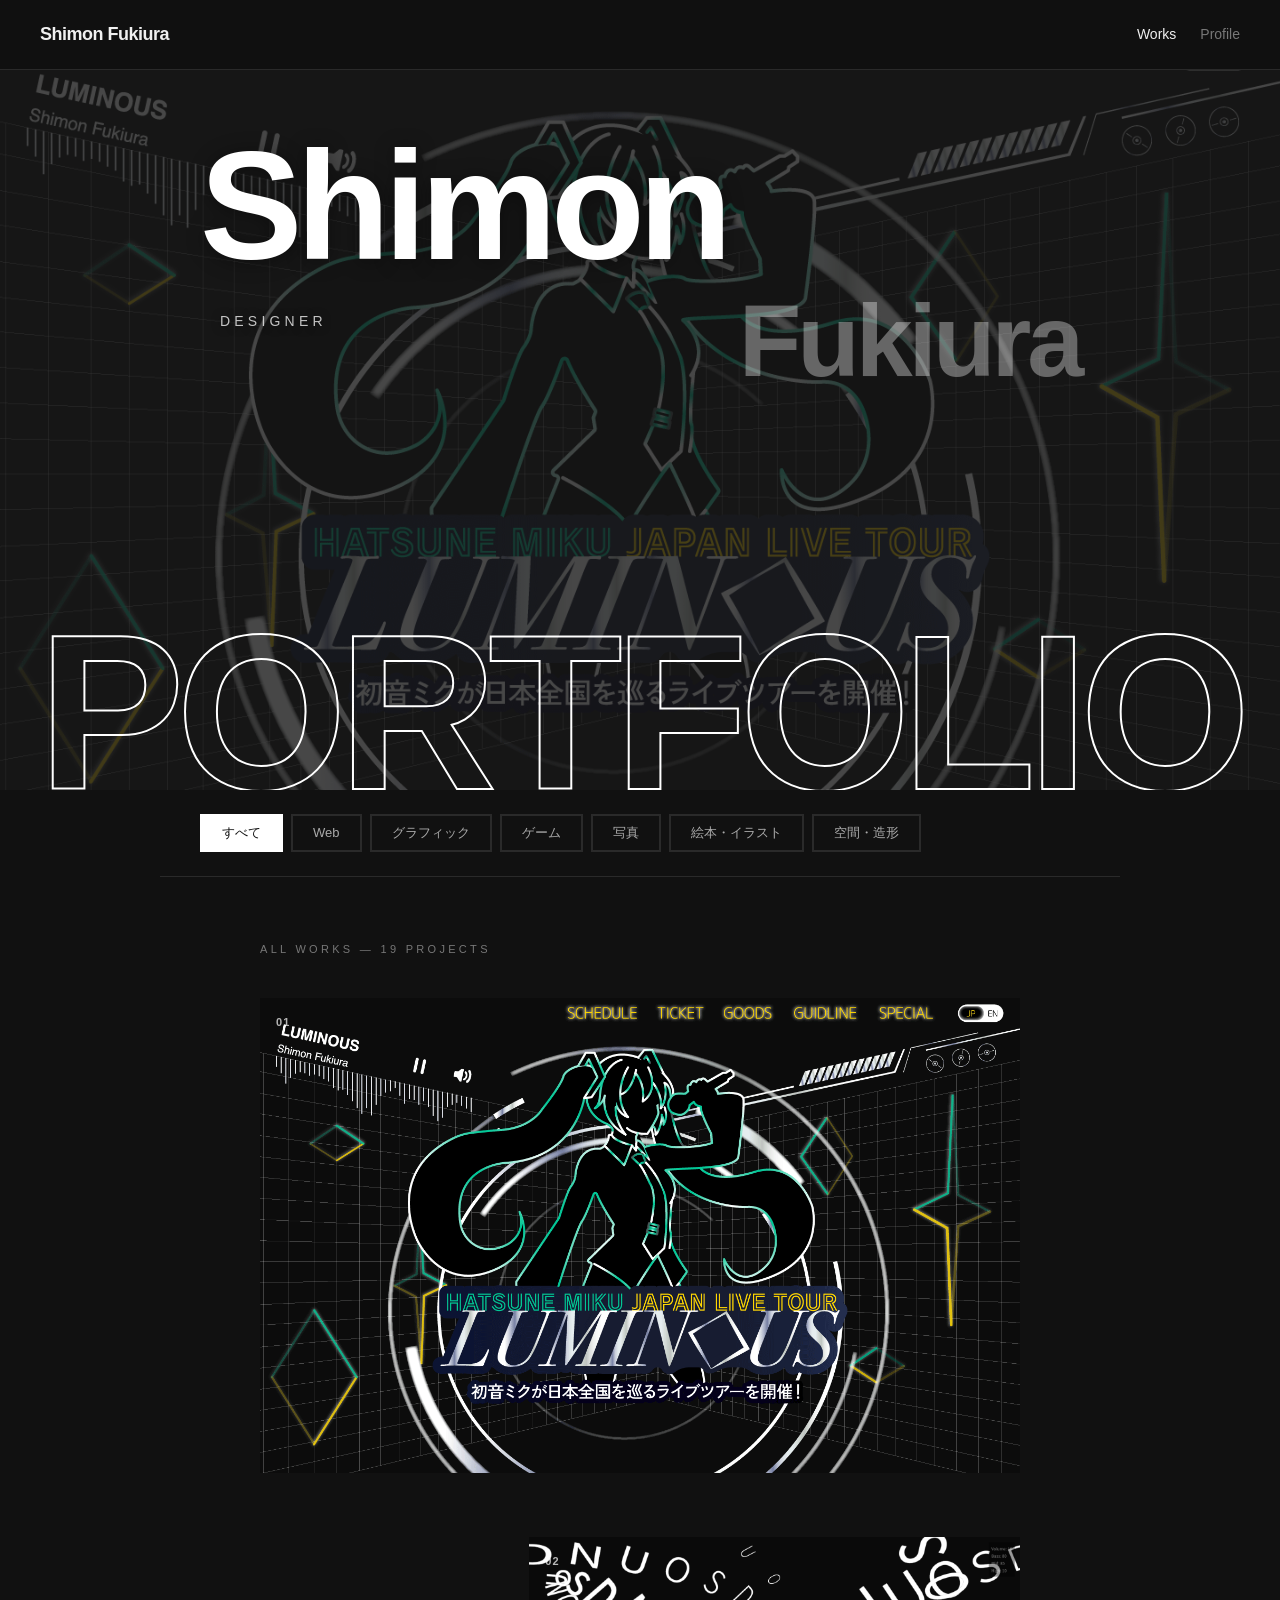
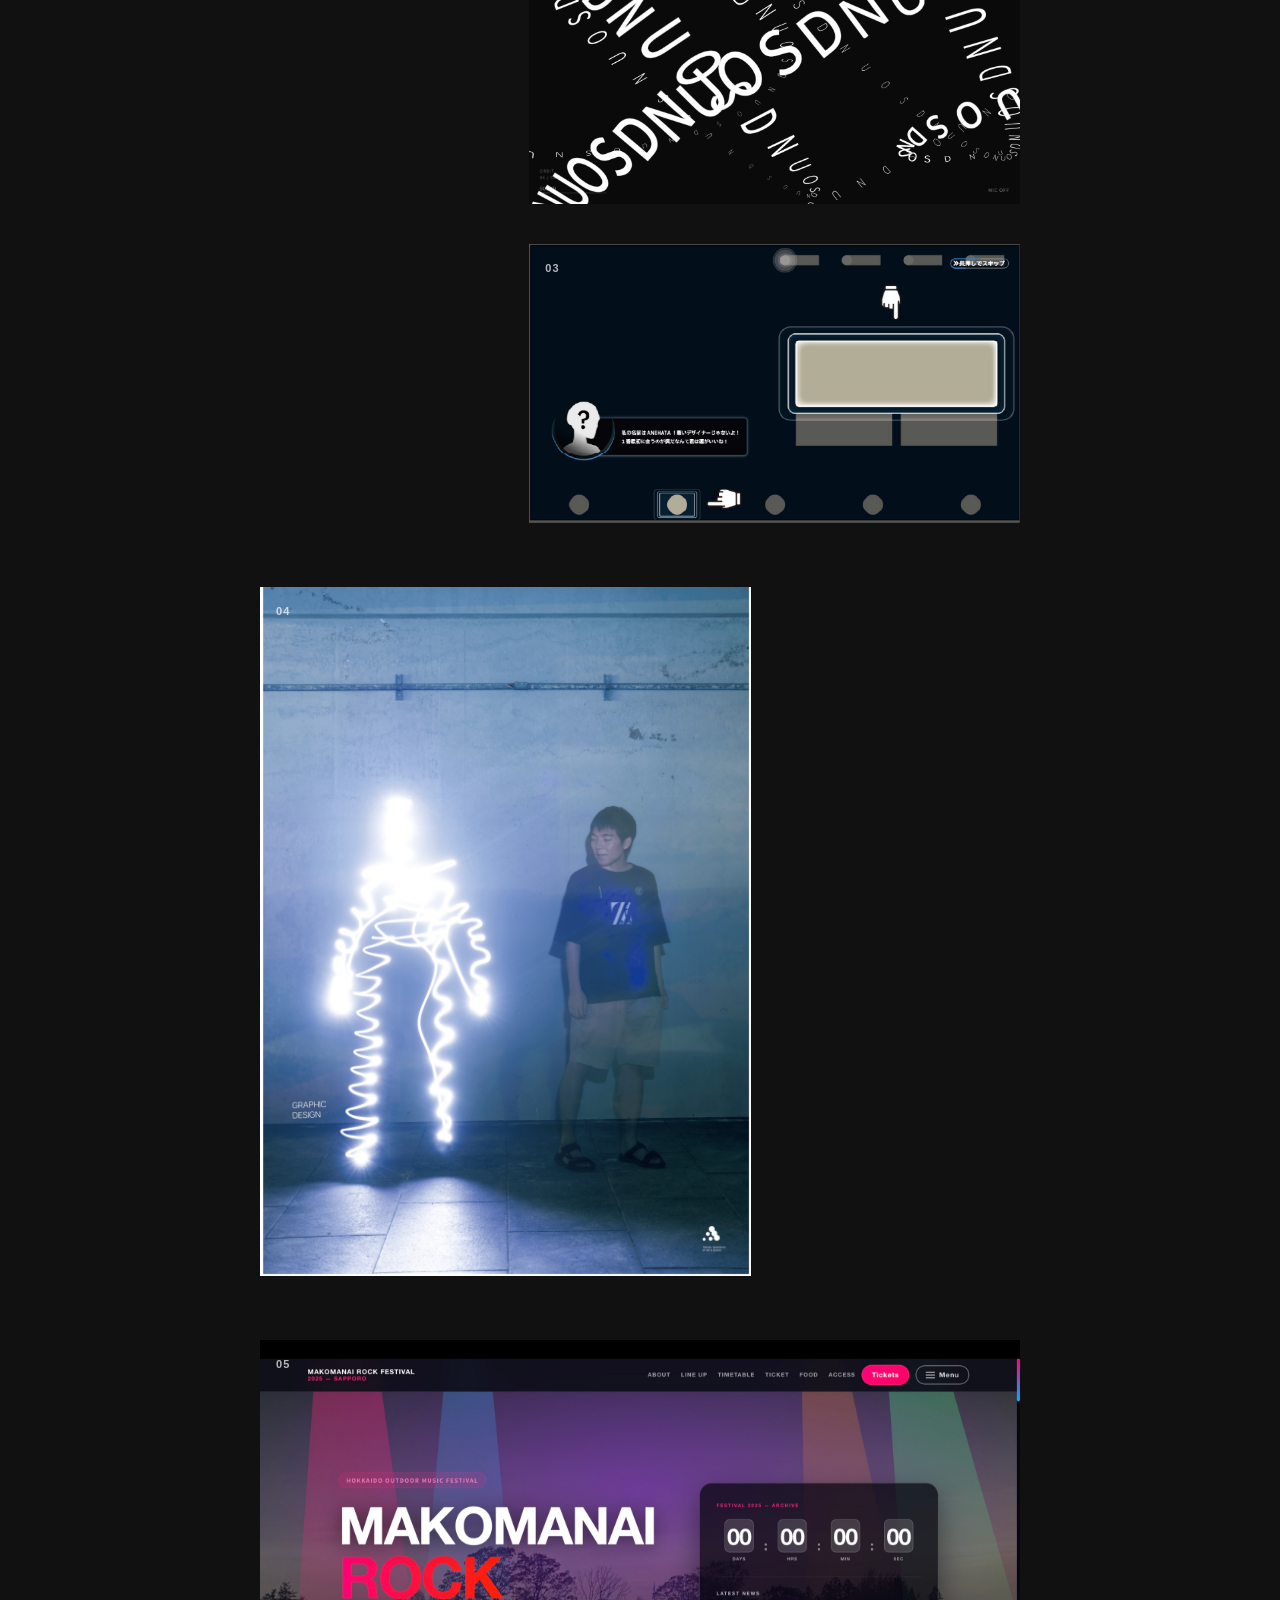
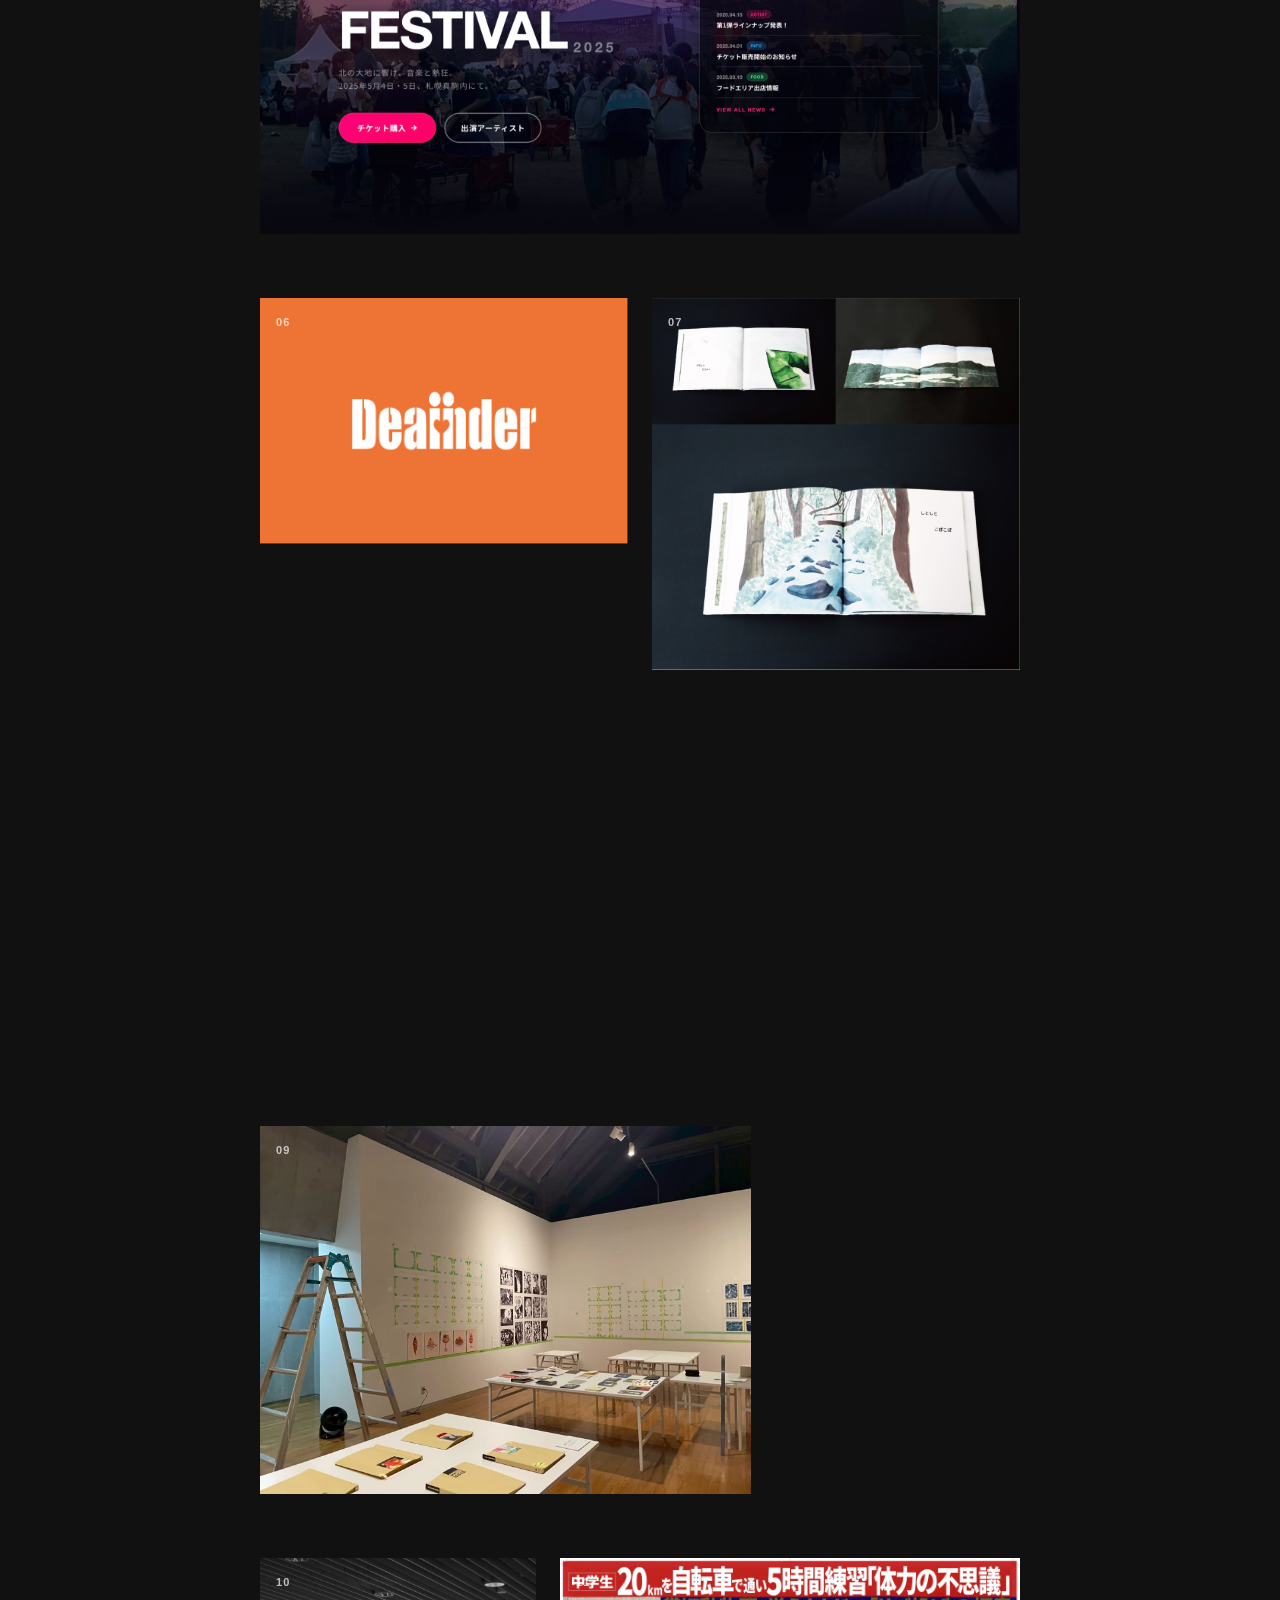
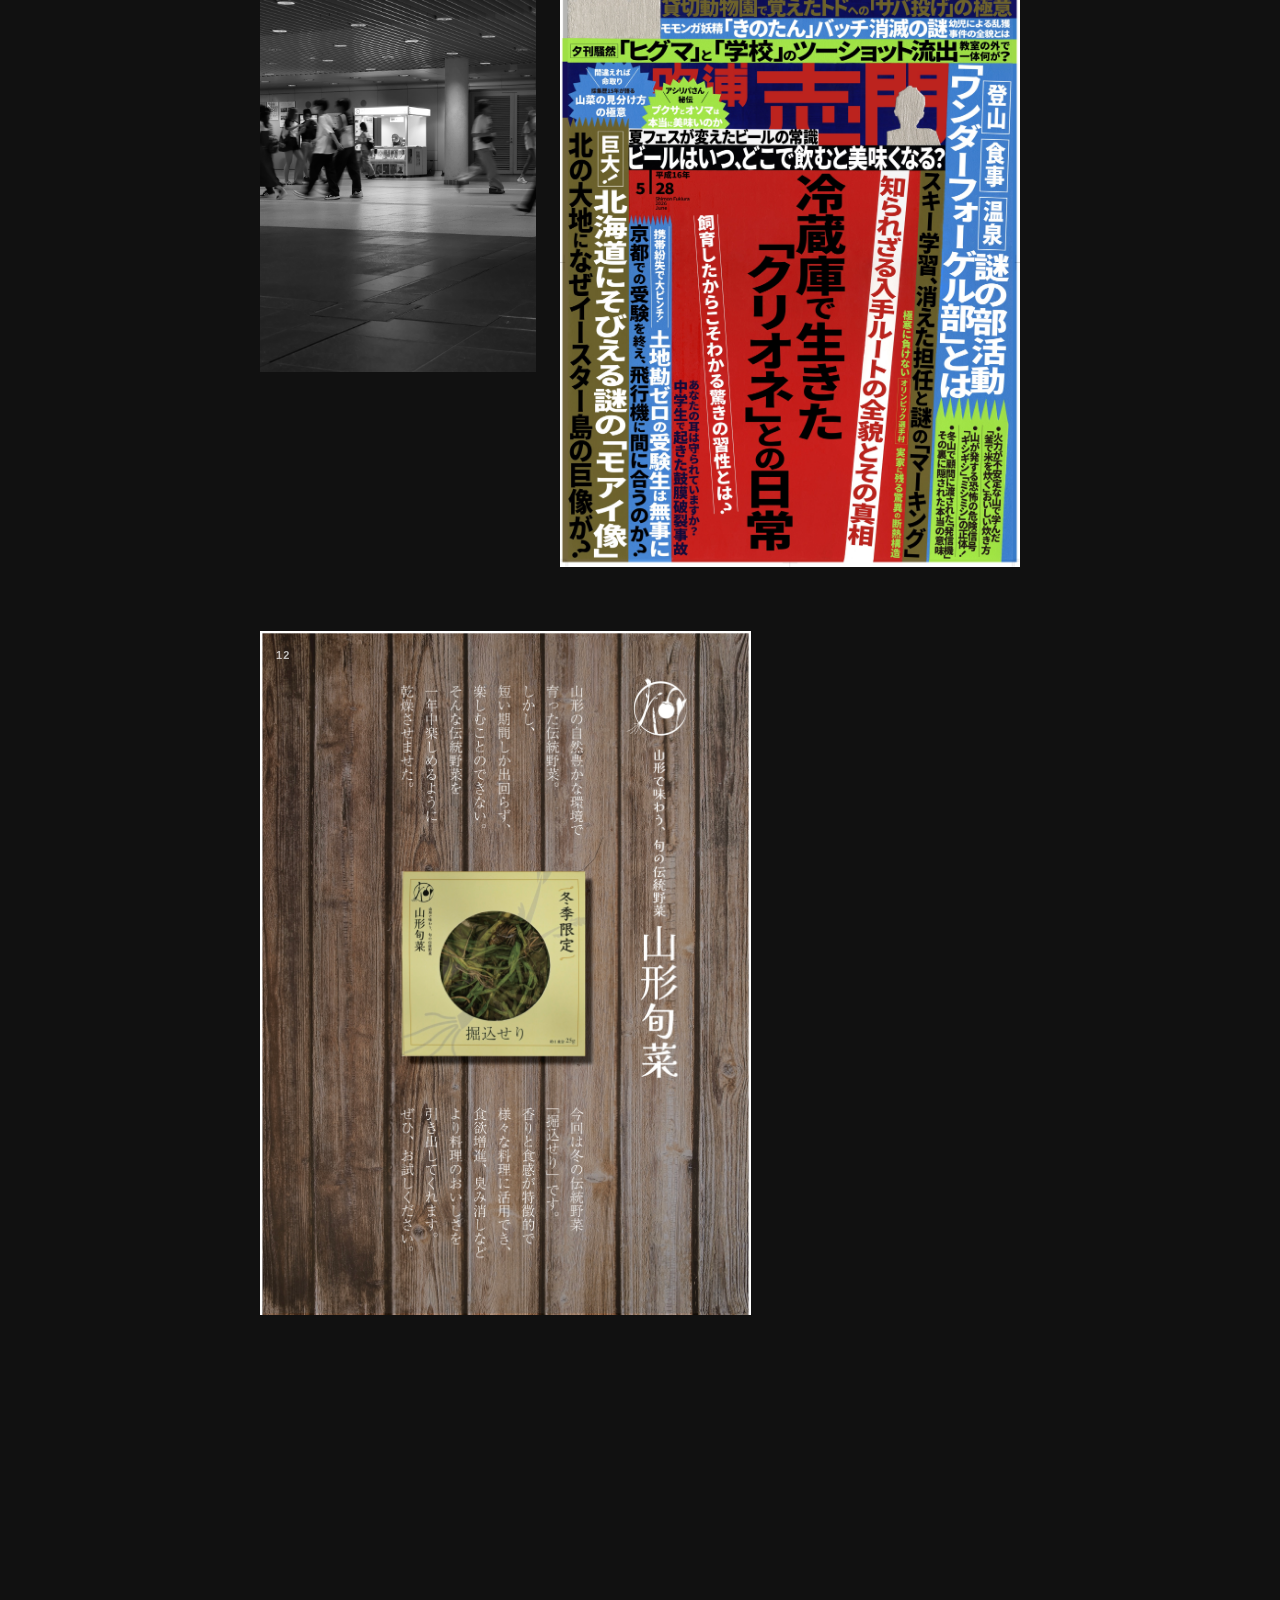
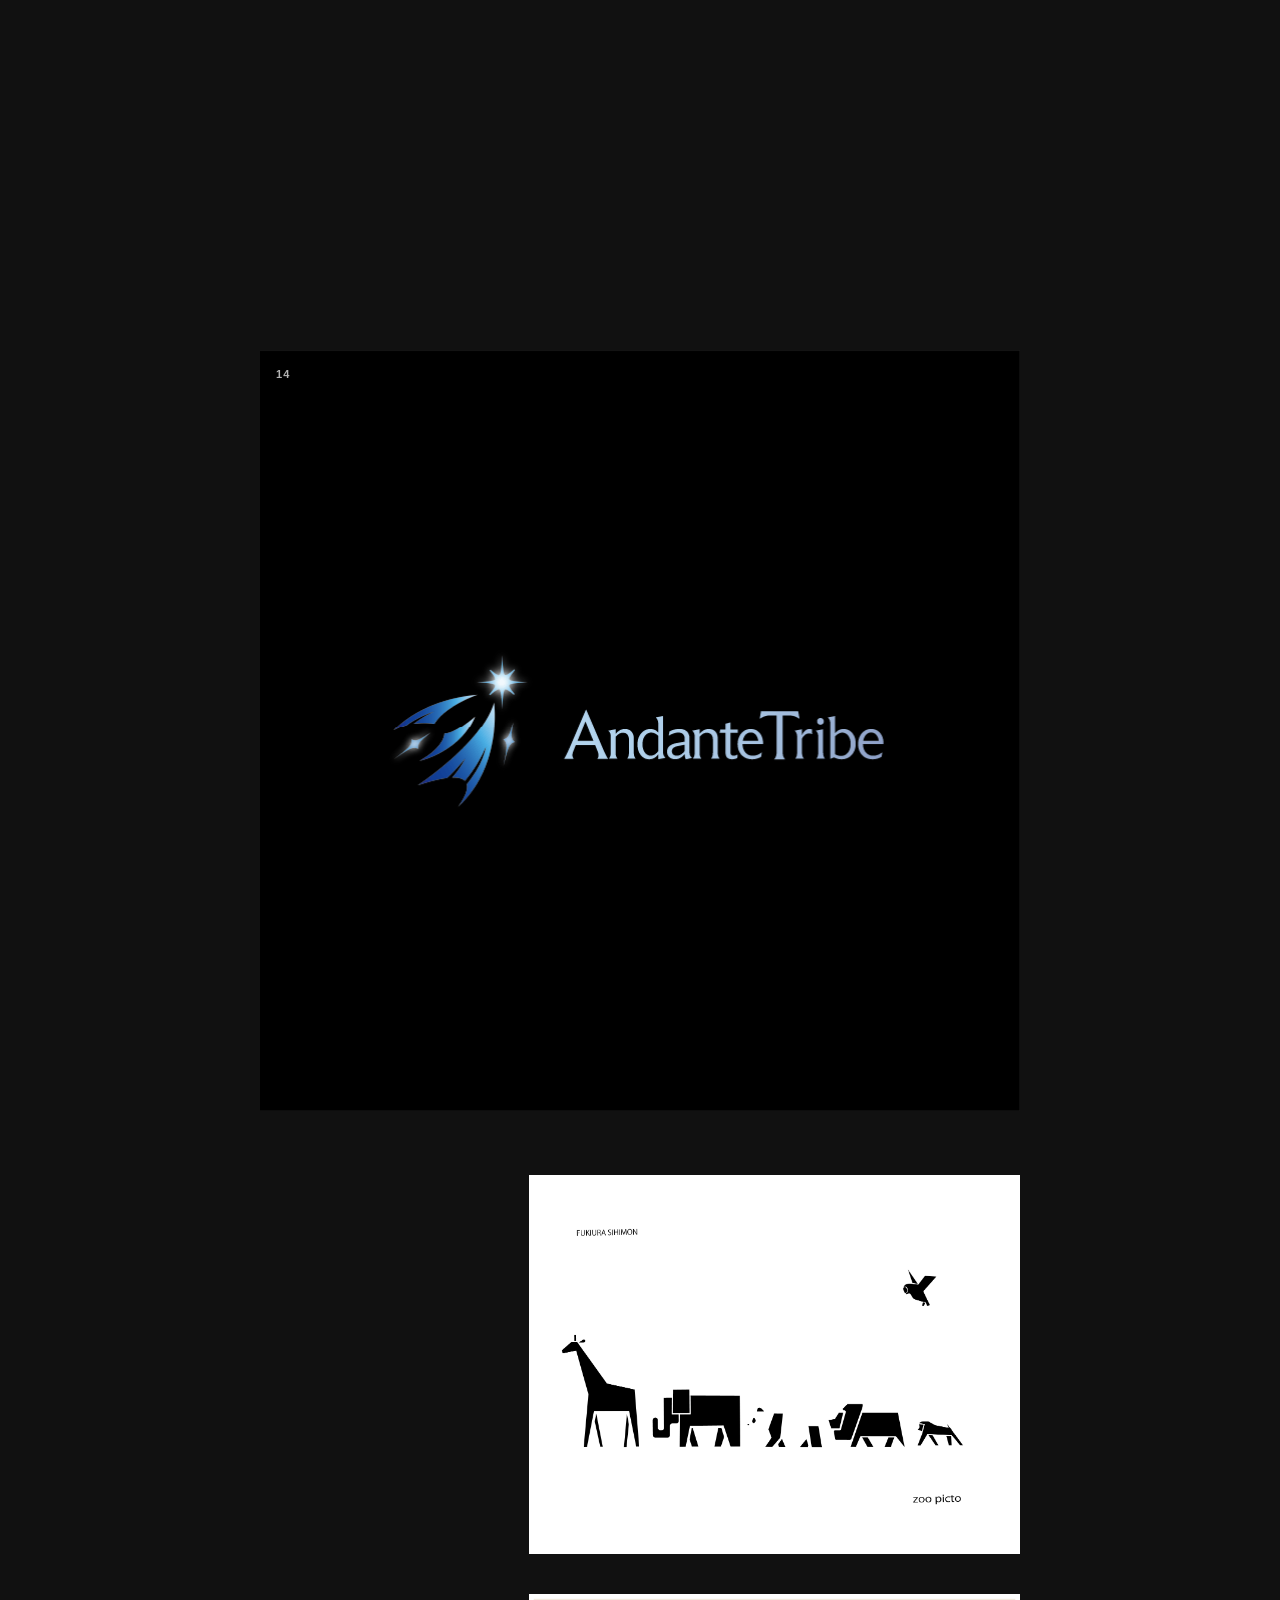
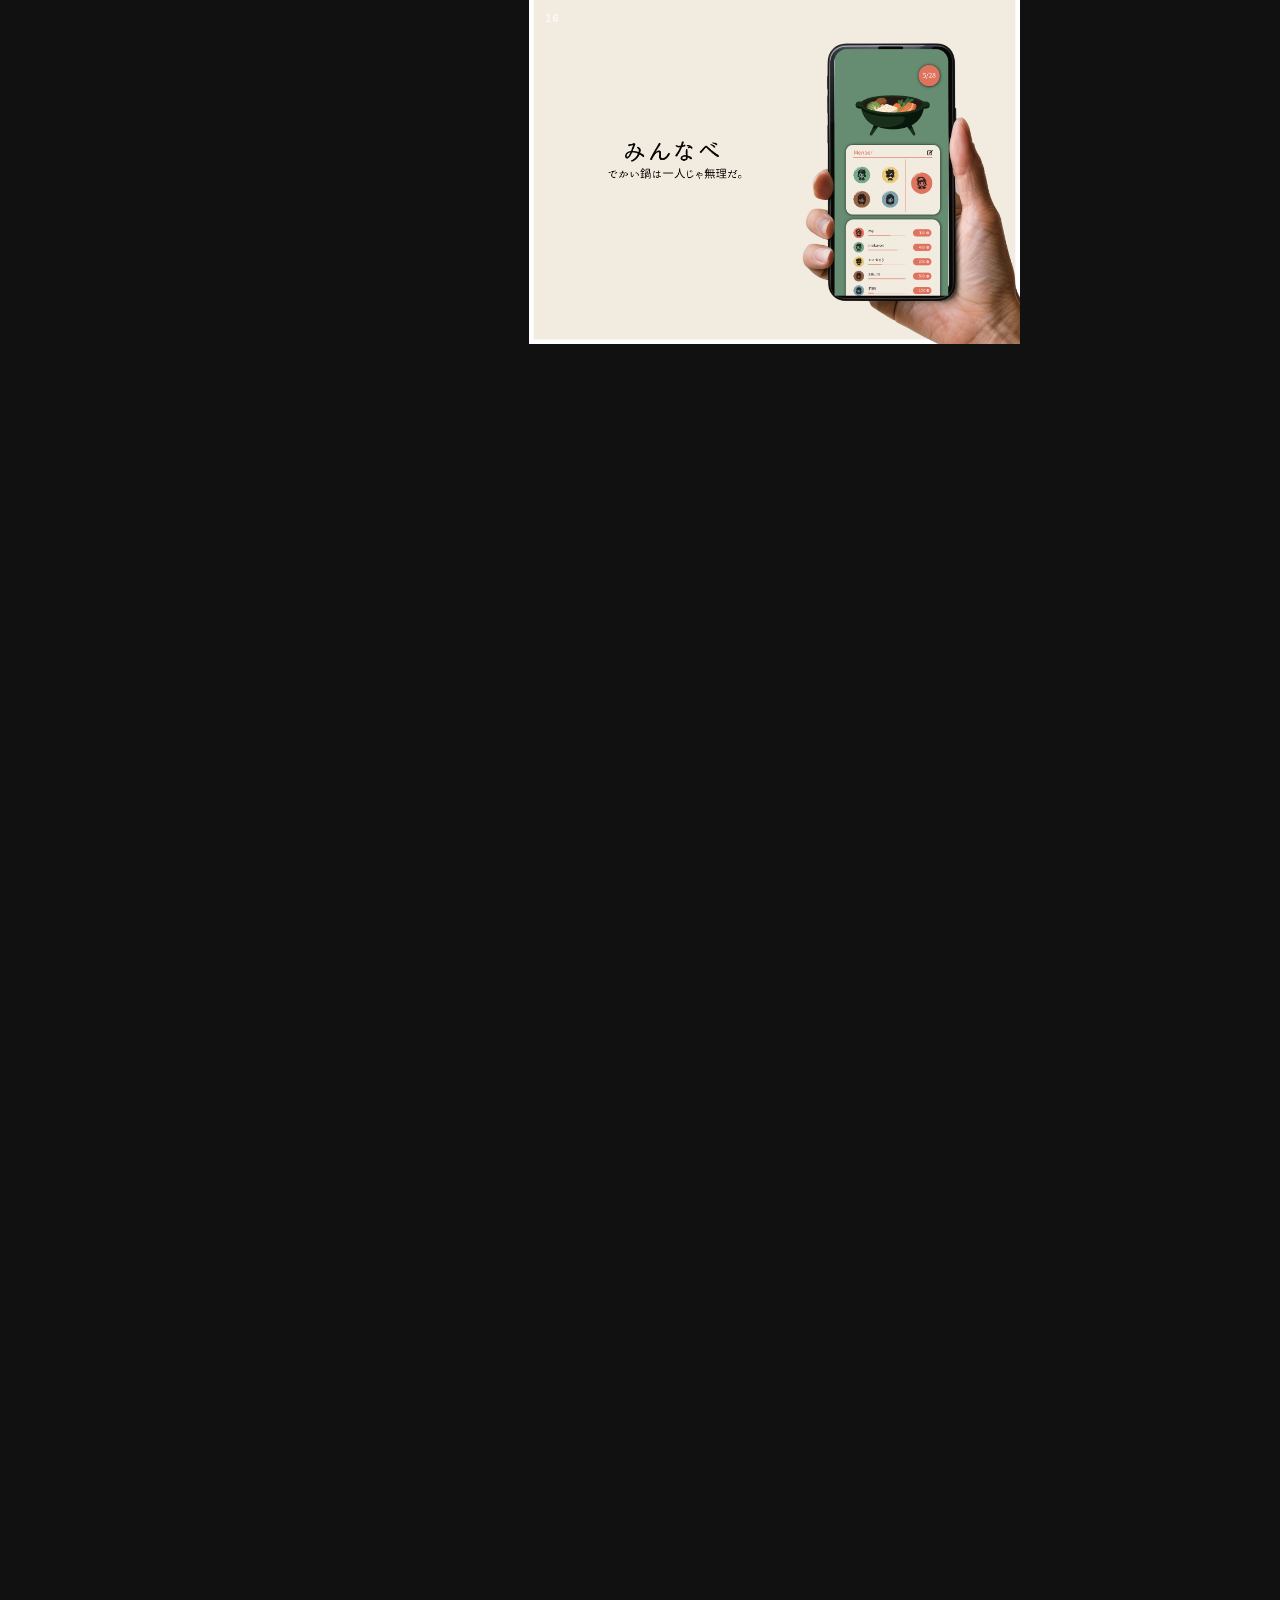
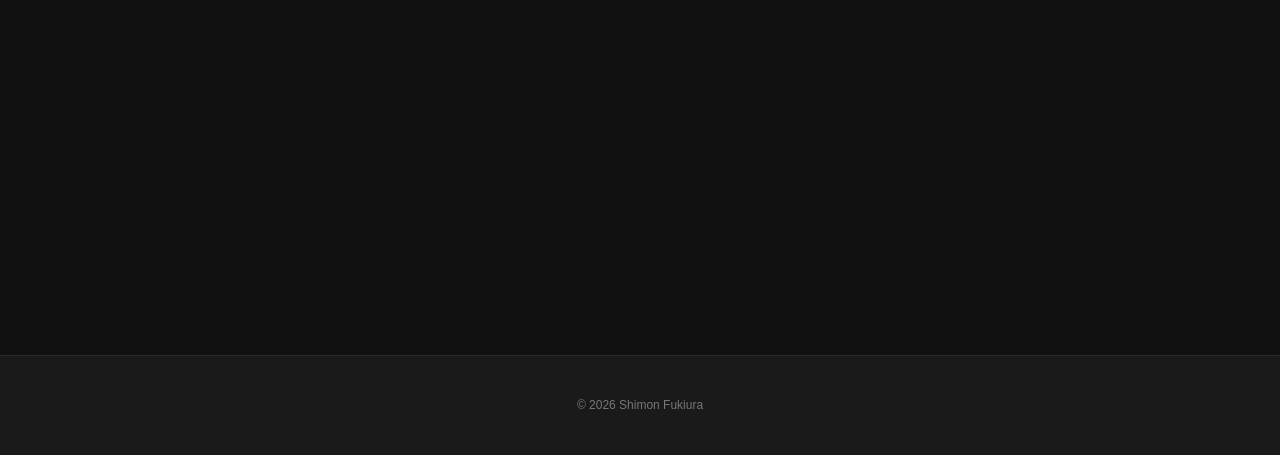
==== commit 2b69555d: "サイト全体を白ベースから黒ベースのダークテーマに変更 CSS custom propertiesを反転し、ヘッダー・ヒーロー・フィルタ・作品一覧・ プロフィール・フッター全体をダークカラーに統一。  " ====
--- a/index.html
+++ b/index.html
@@ -5,7 +5,7 @@
   <meta name="viewport" content="width=device-width, initial-scale=1.0">
   <title>Shimon Fukiura — Portfolio</title>
   <meta name="description" content="Shimon Fukiura のポートフォリオサイト。Web・グラフィック・空間など幅広い領域の制作物を紹介しています。">
-  <link rel="stylesheet" href="css/style.css?v=24">
+  <link rel="stylesheet" href="css/style.css?v=27">
 </head>
 <body>
 
@@ -55,6 +55,6 @@
     <p class="footer__copy">&copy; 2026 Shimon Fukiura</p>
   </footer>
 
-  <script src="js/main.js?v=7"></script>
+  <script src="js/main.js?v=8"></script>
 </body>
 </html>
--- a/css/style.css
+++ b/css/style.css
@@ -2,14 +2,14 @@
    カスタムプロパティ
    ======================================== */
 :root {
-  /* カラー（ビジュアルデザインフェーズで確定。暫定値） */
-  --color-bg: #ffffff;
-  --color-bg-sub: #f5f5f5;
-  --color-text: #1a1a1a;
-  --color-text-sub: #666666;
-  --color-text-muted: #999999;
-  --color-border: #e5e5e5;
-  --color-accent: #1a1a1a;
+  /* カラー */
+  --color-bg: #111111;
+  --color-bg-sub: #1a1a1a;
+  --color-text: #f0f0f0;
+  --color-text-sub: #aaaaaa;
+  --color-text-muted: #777777;
+  --color-border: #2a2a2a;
+  --color-accent: #f0f0f0;
   --color-white: #ffffff;
 
   /* タイポグラフィ */
@@ -102,7 +102,7 @@
   padding: 20px var(--content-padding);
   position: sticky;
   top: 0;
-  background: rgba(255, 255, 255, 0.95);
+  background: rgba(17, 17, 17, 0.95);
   backdrop-filter: blur(8px);
   -webkit-backdrop-filter: blur(8px);
   z-index: 100;
@@ -344,9 +344,9 @@
 }
 
 .filter__btn--active {
-  background: var(--color-text);
-  color: var(--color-white);
-  border-color: var(--color-text);
+  background: var(--color-white);
+  color: #111111;
+  border-color: var(--color-white);
 }
 
 @media (max-width: 768px) {
@@ -451,11 +451,11 @@
 .work-card__placeholder {
   width: 100%;
   aspect-ratio: 3/2;
-  background: #c0c0c0;
+  background: #2a2a2a;
   display: flex;
   align-items: center;
   justify-content: center;
-  color: #666;
+  color: #777;
   font-size: 13px;
   transition: transform 0.5s ease;
 }
@@ -546,11 +546,11 @@
 
   .work-card__title {
     font-size: 14px;
-    color: var(--color-text);
+    color: var(--color-text) !important;
   }
 
   .work-card__cat {
-    color: var(--color-text-muted);
+    color: var(--color-text-muted) !important;
   }
 
   .works__row--full .work-card__title {
@@ -632,7 +632,7 @@
   width: 100%;
   height: 0;
   padding-bottom: 56.25%;
-  background: #ddd;
+  background: #2a2a2a;
   display: flex;
   align-items: center;
   justify-content: center;
@@ -916,16 +916,15 @@
 
 .work-detail__external-link {
   display: inline-block;
-  padding: 14px 32px;
-  background: var(--color-text);
-  color: var(--color-white);
-  font-size: 14px;
-  font-weight: var(--font-weight-bold);
-  transition: opacity var(--transition-fast);
+  font-size: 13px;
+  color: var(--color-text-sub);
+  text-decoration: underline;
+  word-break: break-all;
+  transition: color var(--transition-fast);
 }
 
 .work-detail__external-link:hover {
-  opacity: 0.8;
+  color: var(--color-text);
 }
 
 /* 関連作品 */
@@ -953,7 +952,7 @@
 .work-detail__related-card .placeholder {
   width: 100%;
   height: 120px;
-  background: #ddd;
+  background: #2a2a2a;
 }
 
 .work-detail__related-card p {
@@ -1134,8 +1133,8 @@
 .profile__cta-link {
   display: inline-block;
   padding: 16px 48px;
-  background: var(--color-text);
-  color: var(--color-white);
+  background: var(--color-white);
+  color: #111111;
   font-size: 16px;
   font-weight: var(--font-weight-bold);
   transition: opacity var(--transition-fast);
@@ -1176,12 +1175,13 @@
 /* ========================================
    スクロールアニメーション（フェードイン）
    ======================================== */
-.fade-in:not(.fade-in--visible) {
+.fade-in {
   opacity: 0;
   transform: translateY(24px);
+  transition: opacity 0.6s ease, transform 0.6s ease;
 }
 
 .fade-in--visible {
-  opacity: 1;
-  transform: translateY(0);
-}
+  opacity: 1 !important;
+  transform: translateY(0) !important;
+}
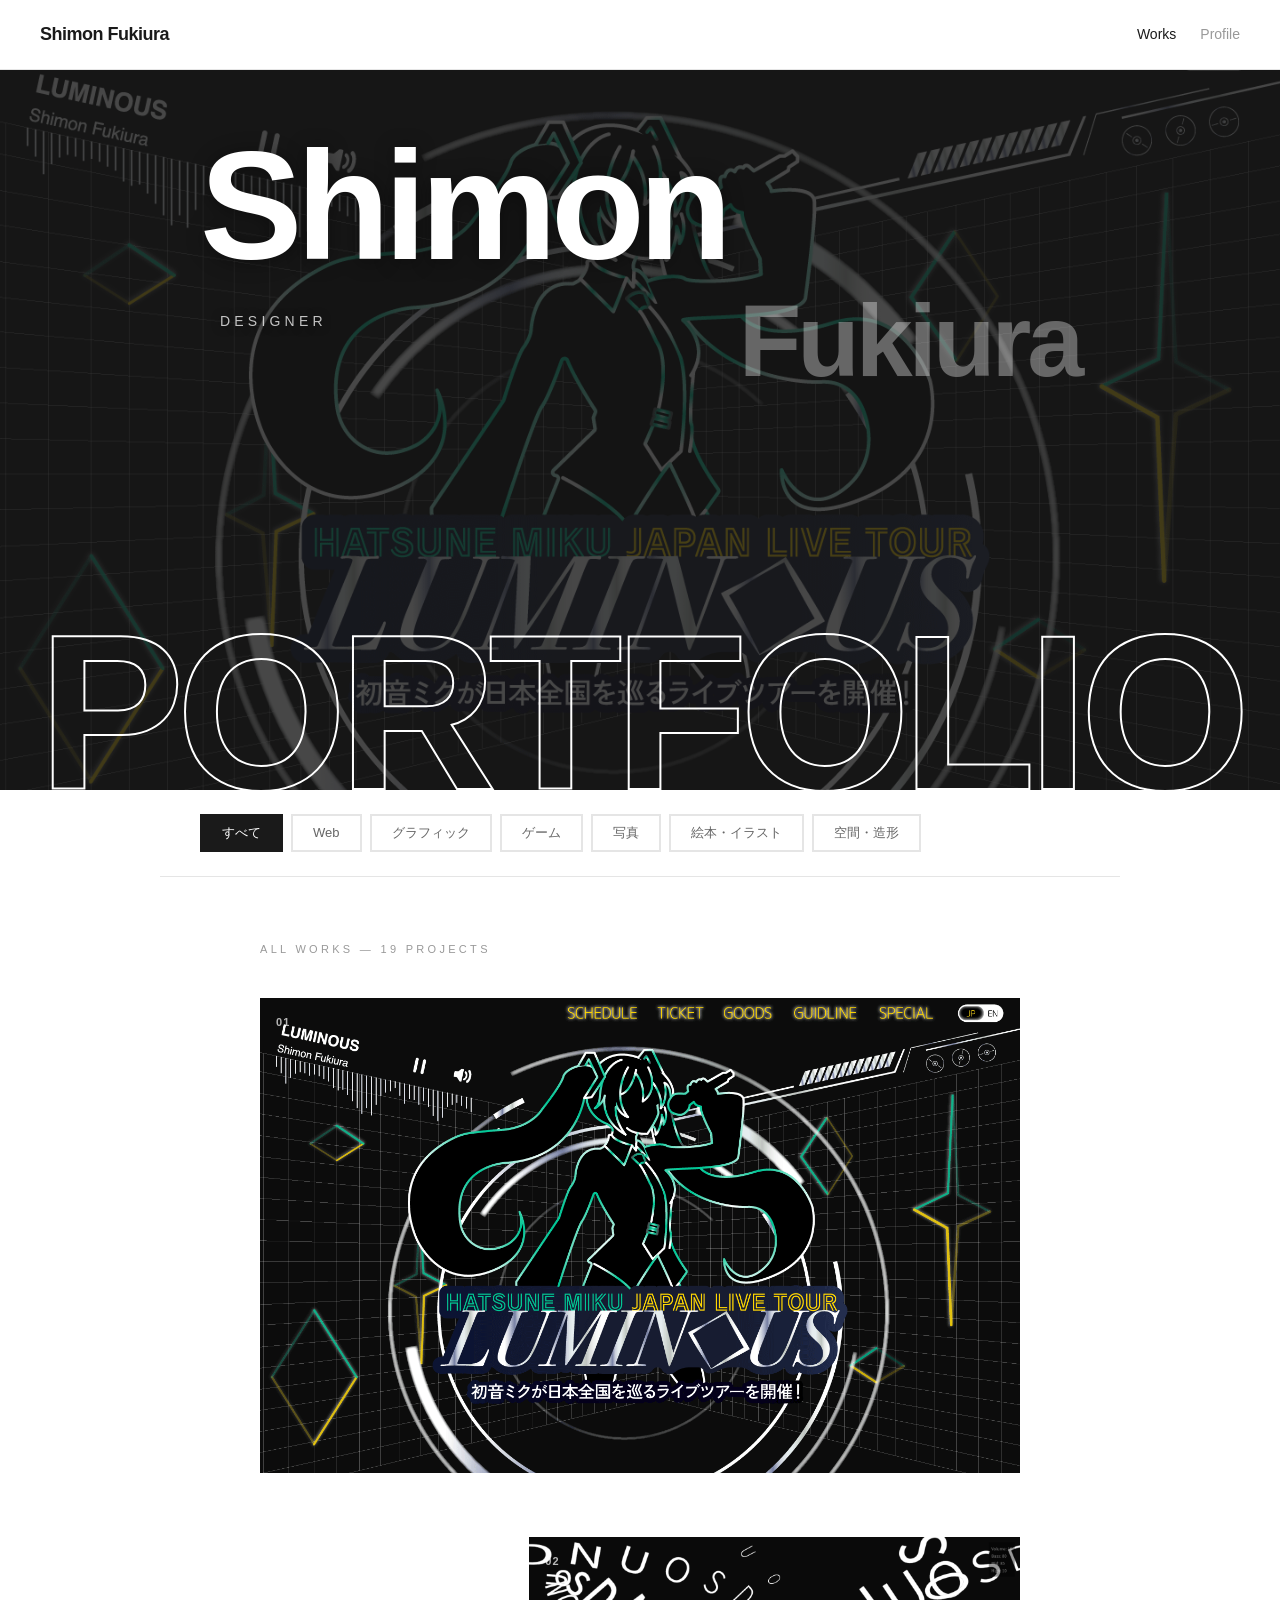
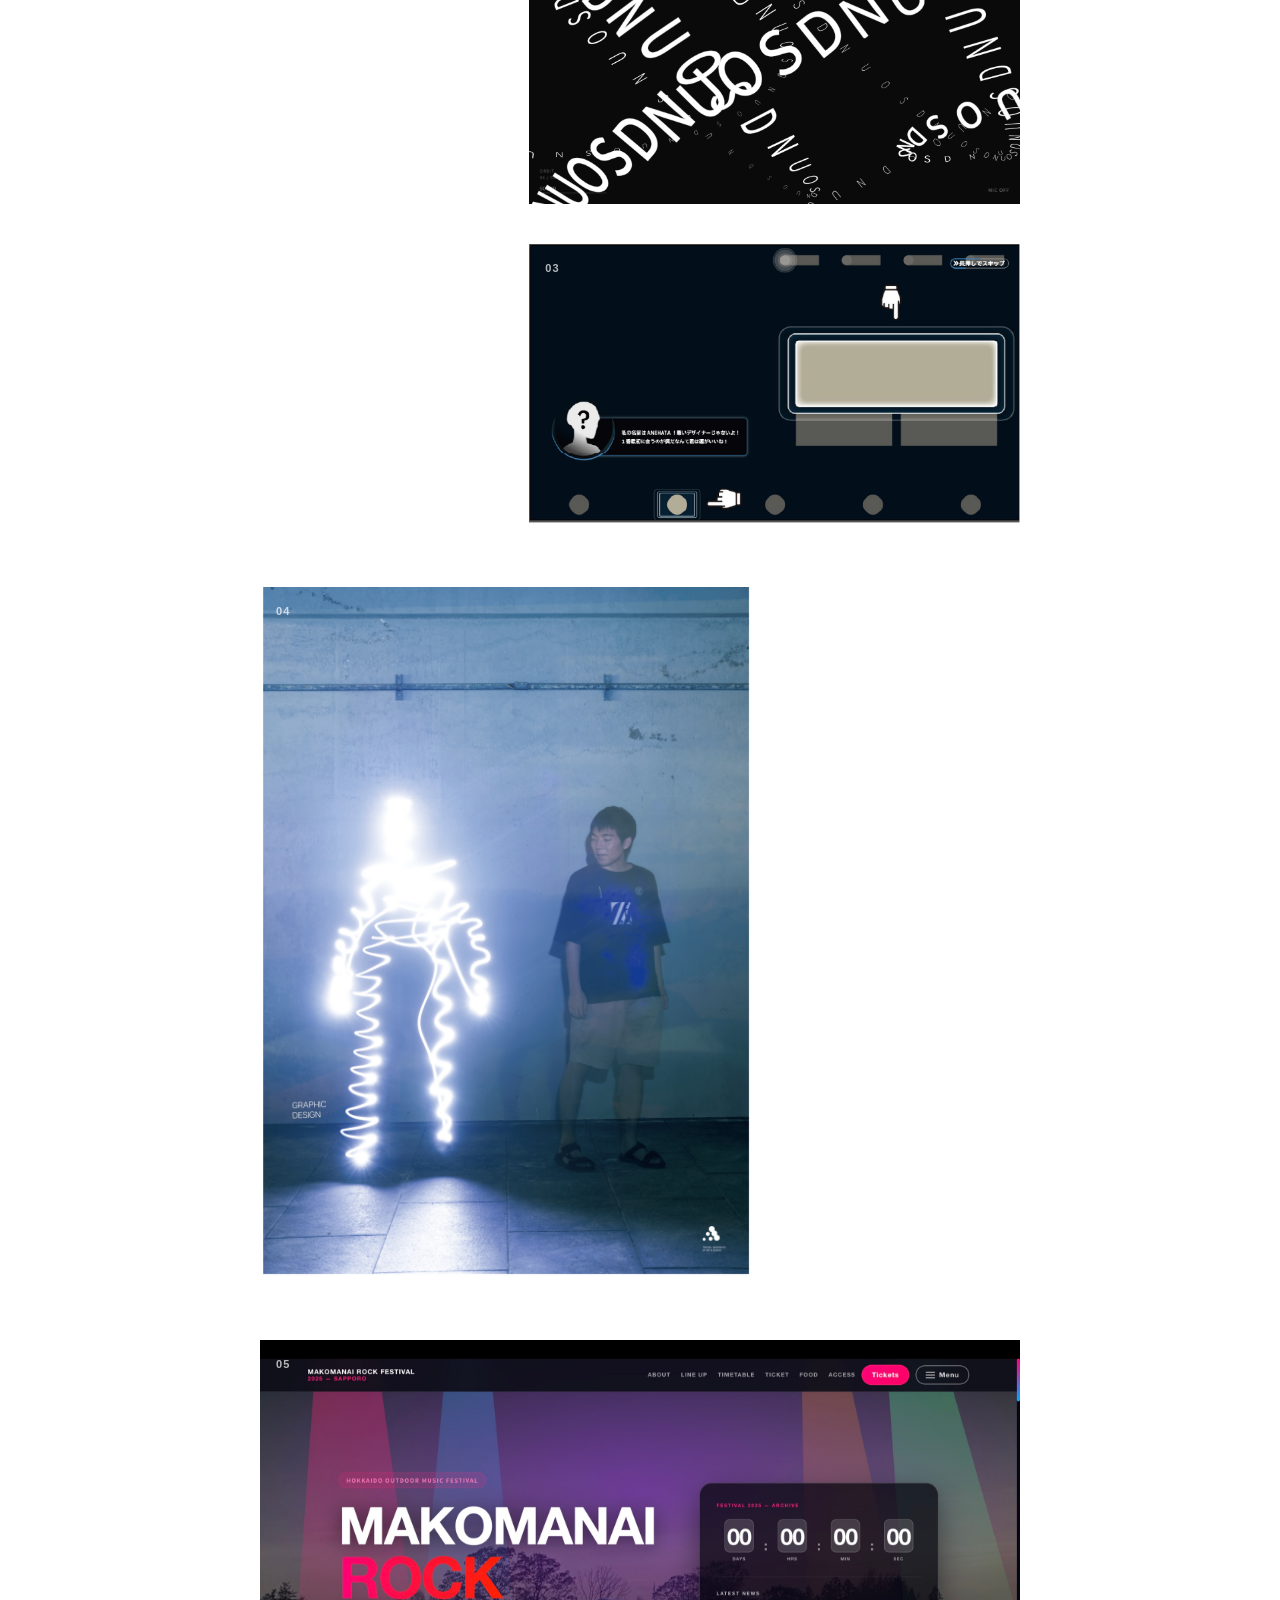
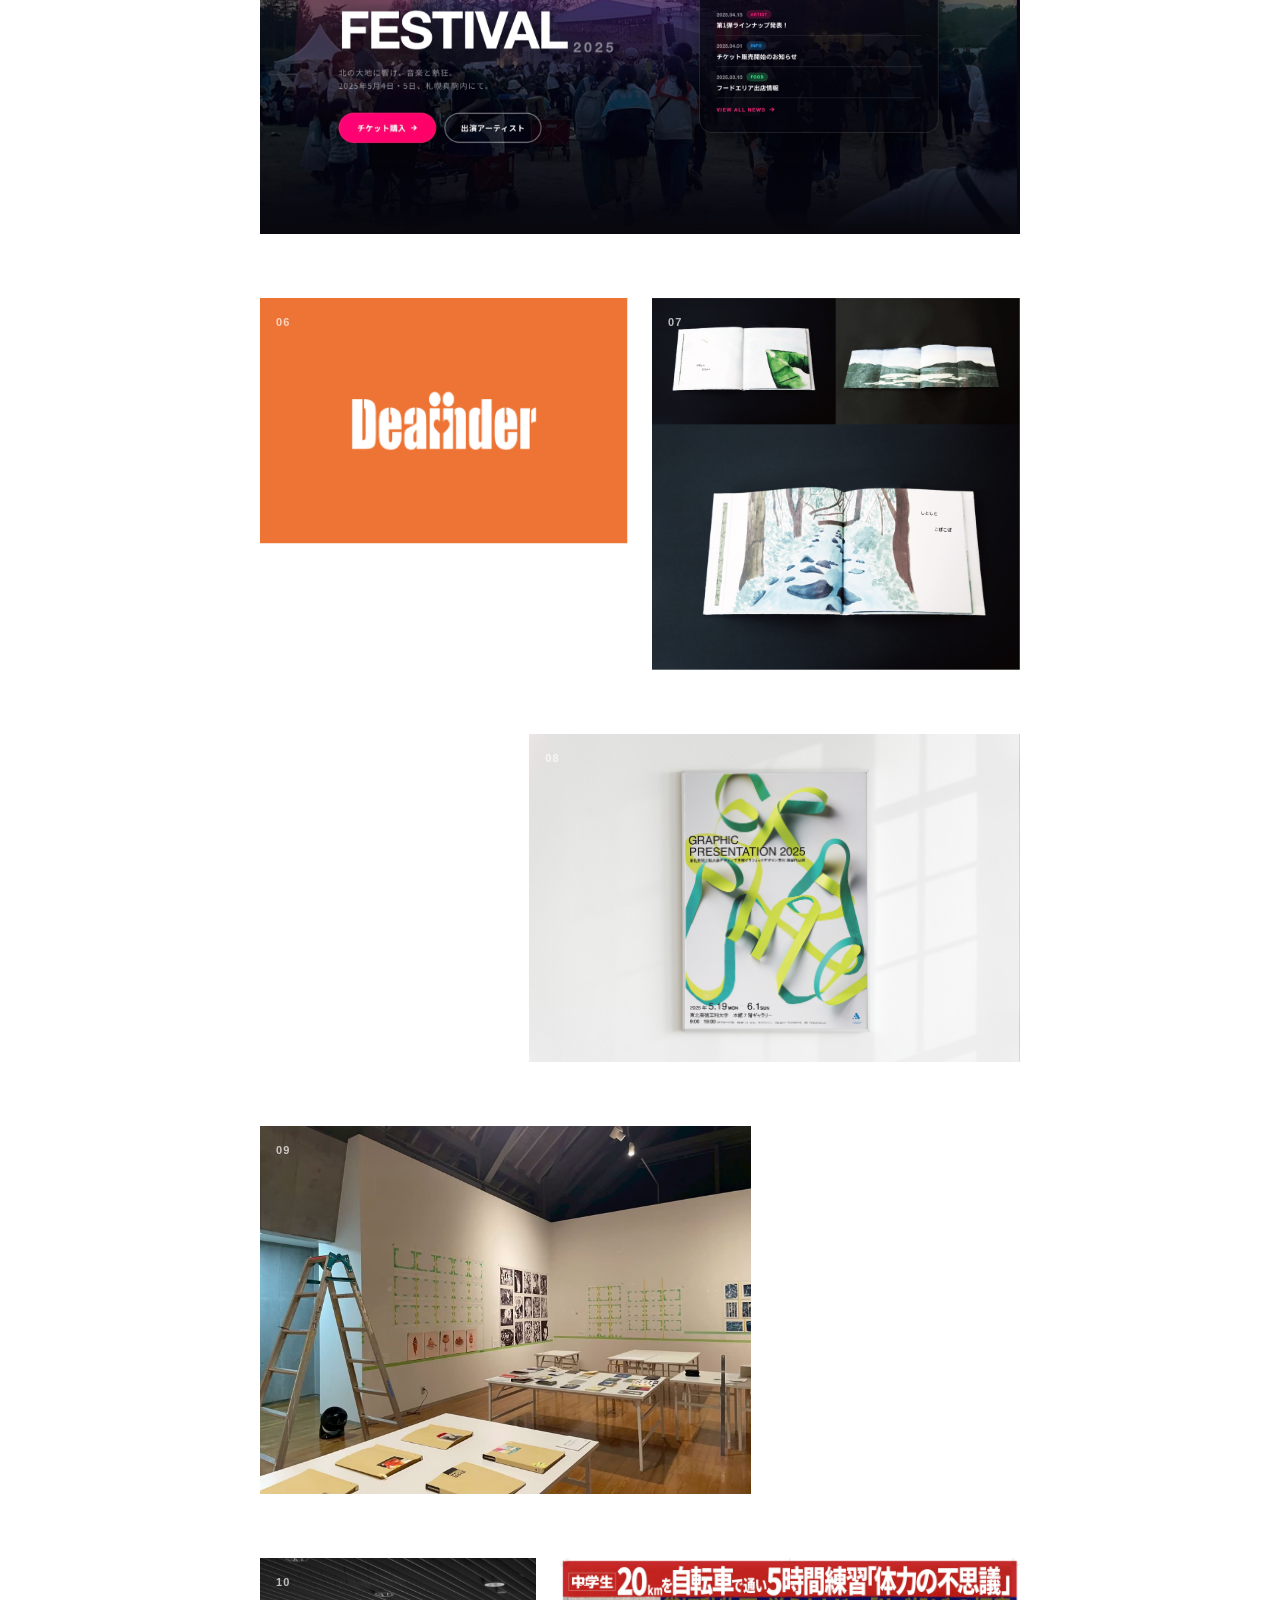
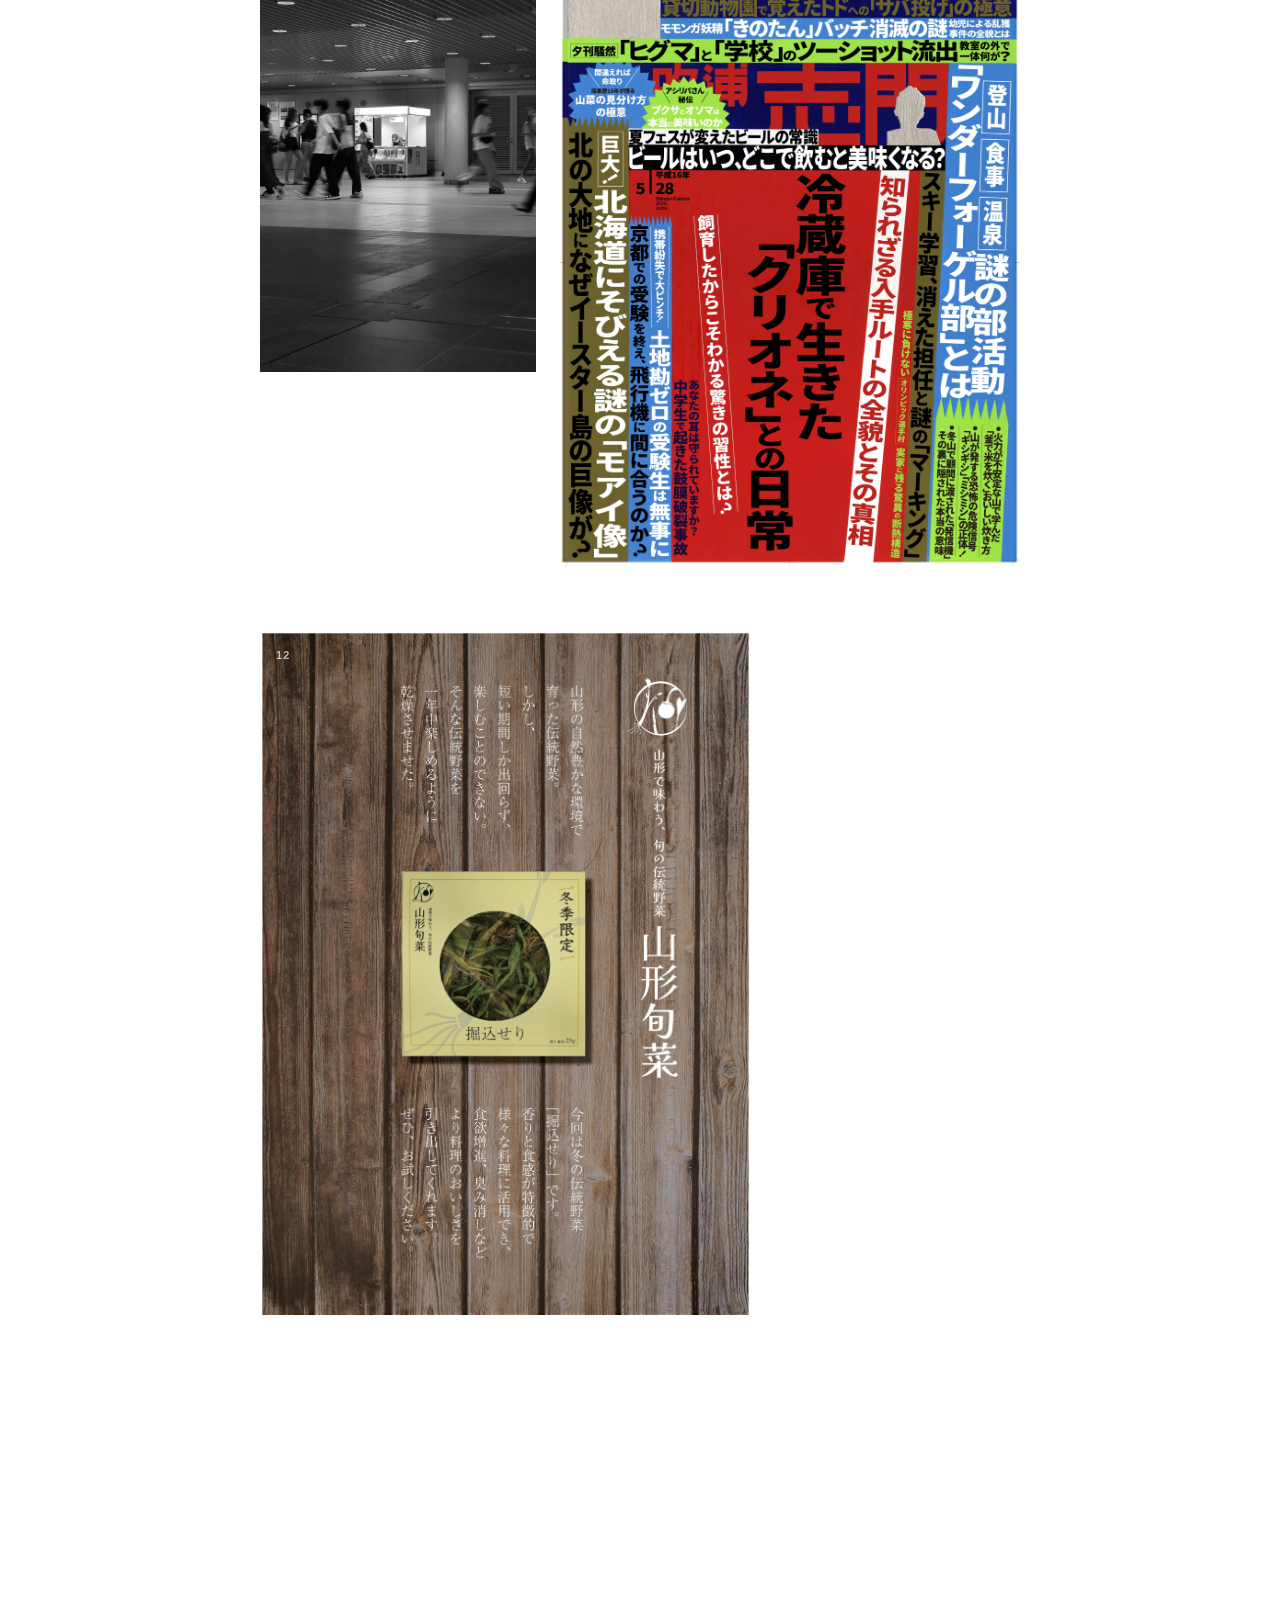
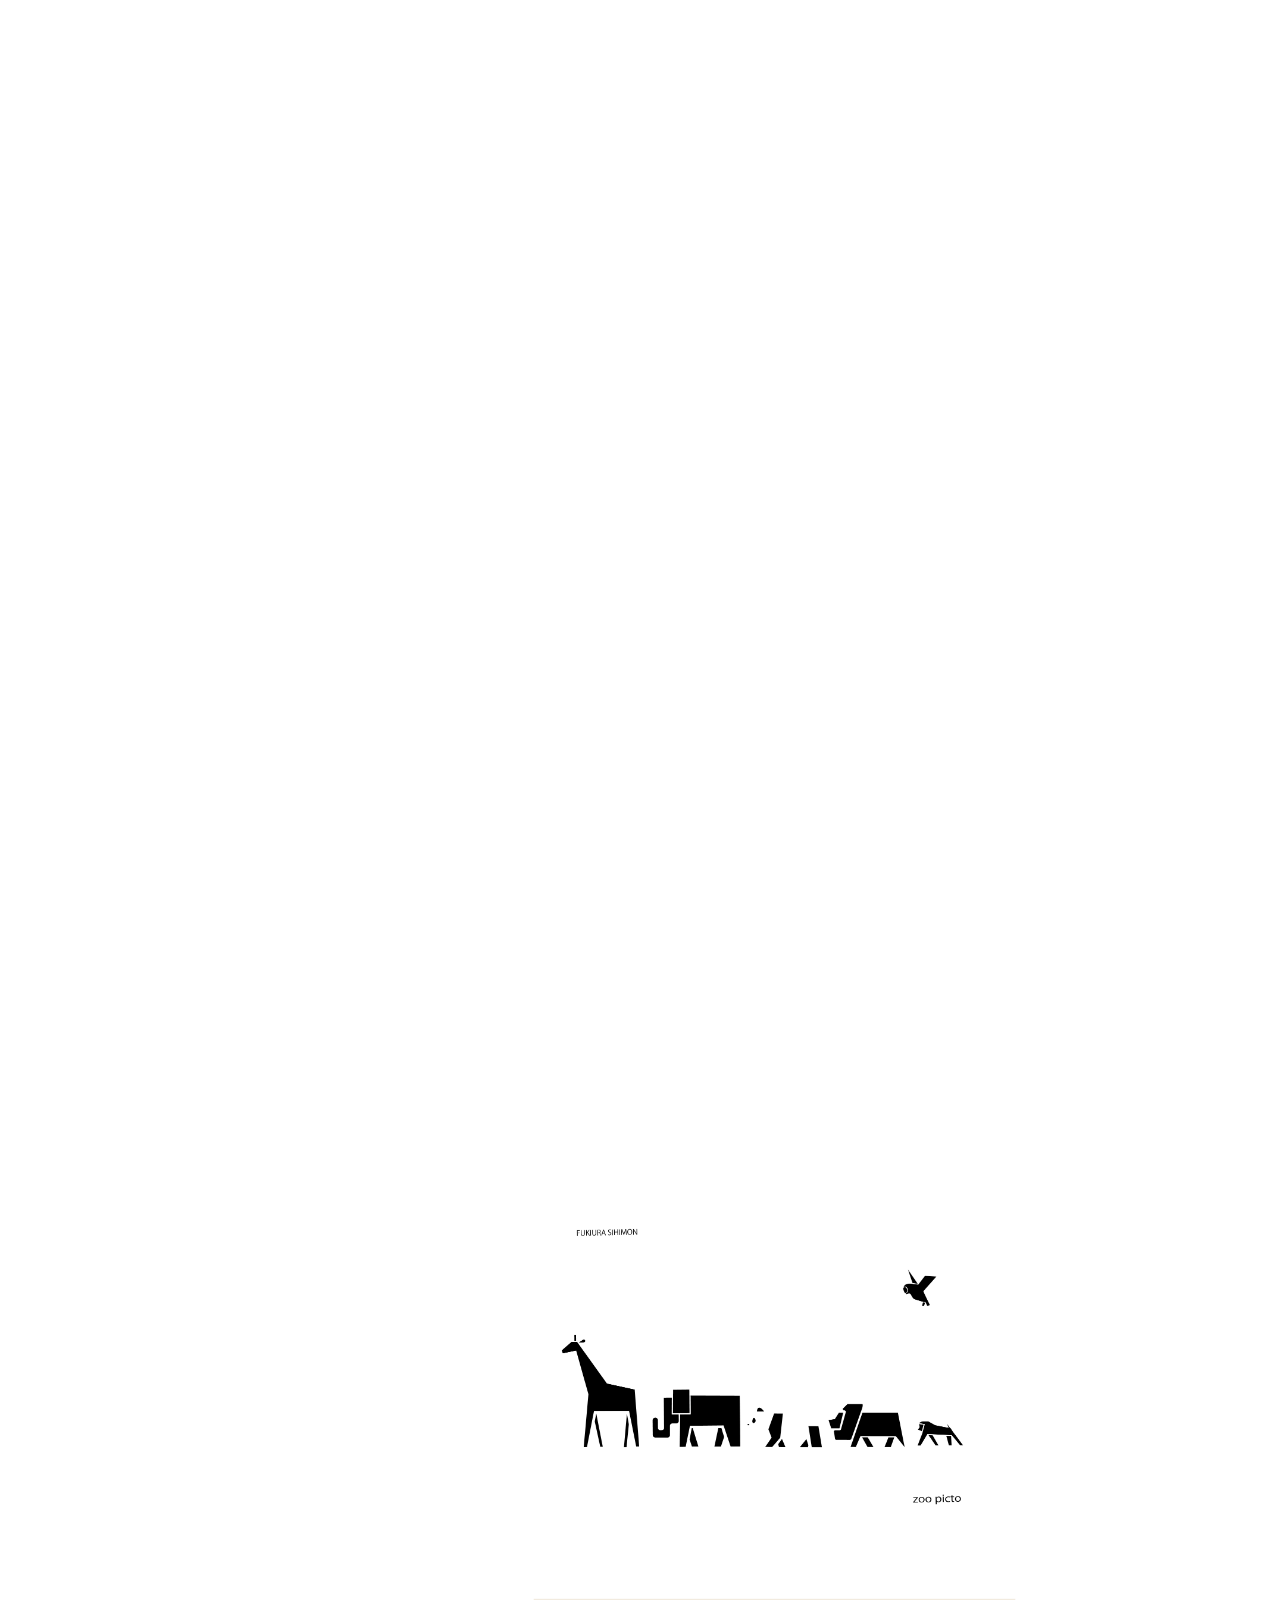
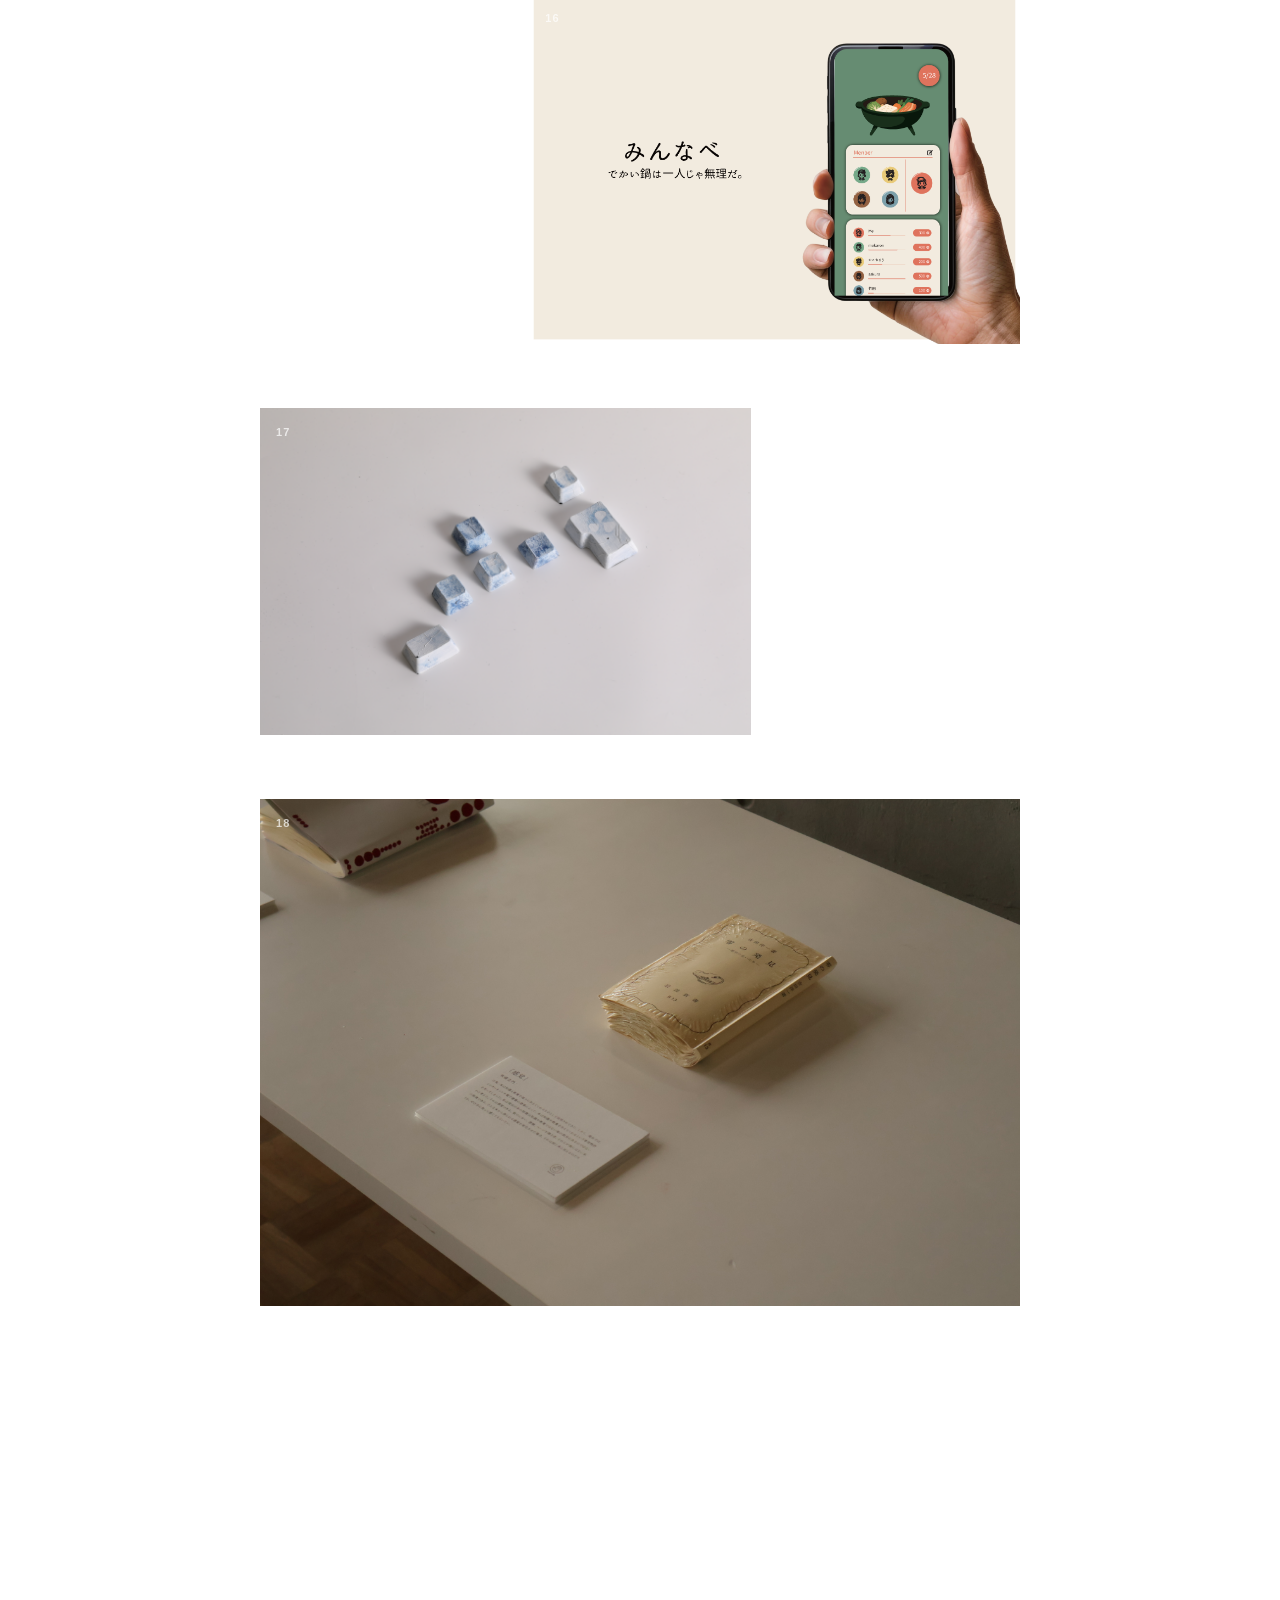
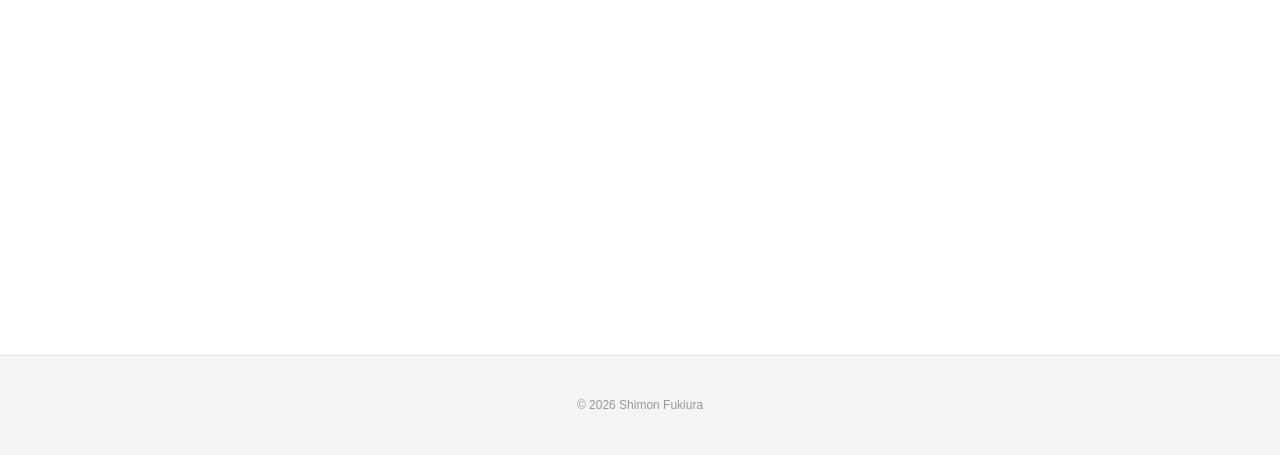
==== commit 92aa27a0: "Revert "サイト全体を白ベースから黒ベースのダークテーマに変更" This reverts commit 2b69555db68b3afc52e485908ecadb83372dd392." ====
--- a/index.html
+++ b/index.html
@@ -5,7 +5,7 @@
   <meta name="viewport" content="width=device-width, initial-scale=1.0">
   <title>Shimon Fukiura — Portfolio</title>
   <meta name="description" content="Shimon Fukiura のポートフォリオサイト。Web・グラフィック・空間など幅広い領域の制作物を紹介しています。">
-  <link rel="stylesheet" href="css/style.css?v=27">
+  <link rel="stylesheet" href="css/style.css?v=24">
 </head>
 <body>
 
@@ -55,6 +55,6 @@
     <p class="footer__copy">&copy; 2026 Shimon Fukiura</p>
   </footer>
 
-  <script src="js/main.js?v=8"></script>
+  <script src="js/main.js?v=7"></script>
 </body>
 </html>
--- a/css/style.css
+++ b/css/style.css
@@ -2,14 +2,14 @@
    カスタムプロパティ
    ======================================== */
 :root {
-  /* カラー */
-  --color-bg: #111111;
-  --color-bg-sub: #1a1a1a;
-  --color-text: #f0f0f0;
-  --color-text-sub: #aaaaaa;
-  --color-text-muted: #777777;
-  --color-border: #2a2a2a;
-  --color-accent: #f0f0f0;
+  /* カラー（ビジュアルデザインフェーズで確定。暫定値） */
+  --color-bg: #ffffff;
+  --color-bg-sub: #f5f5f5;
+  --color-text: #1a1a1a;
+  --color-text-sub: #666666;
+  --color-text-muted: #999999;
+  --color-border: #e5e5e5;
+  --color-accent: #1a1a1a;
   --color-white: #ffffff;
 
   /* タイポグラフィ */
@@ -102,7 +102,7 @@
   padding: 20px var(--content-padding);
   position: sticky;
   top: 0;
-  background: rgba(17, 17, 17, 0.95);
+  background: rgba(255, 255, 255, 0.95);
   backdrop-filter: blur(8px);
   -webkit-backdrop-filter: blur(8px);
   z-index: 100;
@@ -344,9 +344,9 @@
 }
 
 .filter__btn--active {
-  background: var(--color-white);
-  color: #111111;
-  border-color: var(--color-white);
+  background: var(--color-text);
+  color: var(--color-white);
+  border-color: var(--color-text);
 }
 
 @media (max-width: 768px) {
@@ -451,11 +451,11 @@
 .work-card__placeholder {
   width: 100%;
   aspect-ratio: 3/2;
-  background: #2a2a2a;
+  background: #c0c0c0;
   display: flex;
   align-items: center;
   justify-content: center;
-  color: #777;
+  color: #666;
   font-size: 13px;
   transition: transform 0.5s ease;
 }
@@ -546,11 +546,11 @@
 
   .work-card__title {
     font-size: 14px;
-    color: var(--color-text) !important;
+    color: var(--color-text);
   }
 
   .work-card__cat {
-    color: var(--color-text-muted) !important;
+    color: var(--color-text-muted);
   }
 
   .works__row--full .work-card__title {
@@ -632,7 +632,7 @@
   width: 100%;
   height: 0;
   padding-bottom: 56.25%;
-  background: #2a2a2a;
+  background: #ddd;
   display: flex;
   align-items: center;
   justify-content: center;
@@ -952,7 +952,7 @@
 .work-detail__related-card .placeholder {
   width: 100%;
   height: 120px;
-  background: #2a2a2a;
+  background: #ddd;
 }
 
 .work-detail__related-card p {
@@ -1133,8 +1133,8 @@
 .profile__cta-link {
   display: inline-block;
   padding: 16px 48px;
-  background: var(--color-white);
-  color: #111111;
+  background: var(--color-text);
+  color: var(--color-white);
   font-size: 16px;
   font-weight: var(--font-weight-bold);
   transition: opacity var(--transition-fast);
@@ -1175,13 +1175,12 @@
 /* ========================================
    スクロールアニメーション（フェードイン）
    ======================================== */
-.fade-in {
+.fade-in:not(.fade-in--visible) {
   opacity: 0;
   transform: translateY(24px);
-  transition: opacity 0.6s ease, transform 0.6s ease;
 }
 
 .fade-in--visible {
-  opacity: 1 !important;
-  transform: translateY(0) !important;
-}
+  opacity: 1;
+  transform: translateY(0);
+}
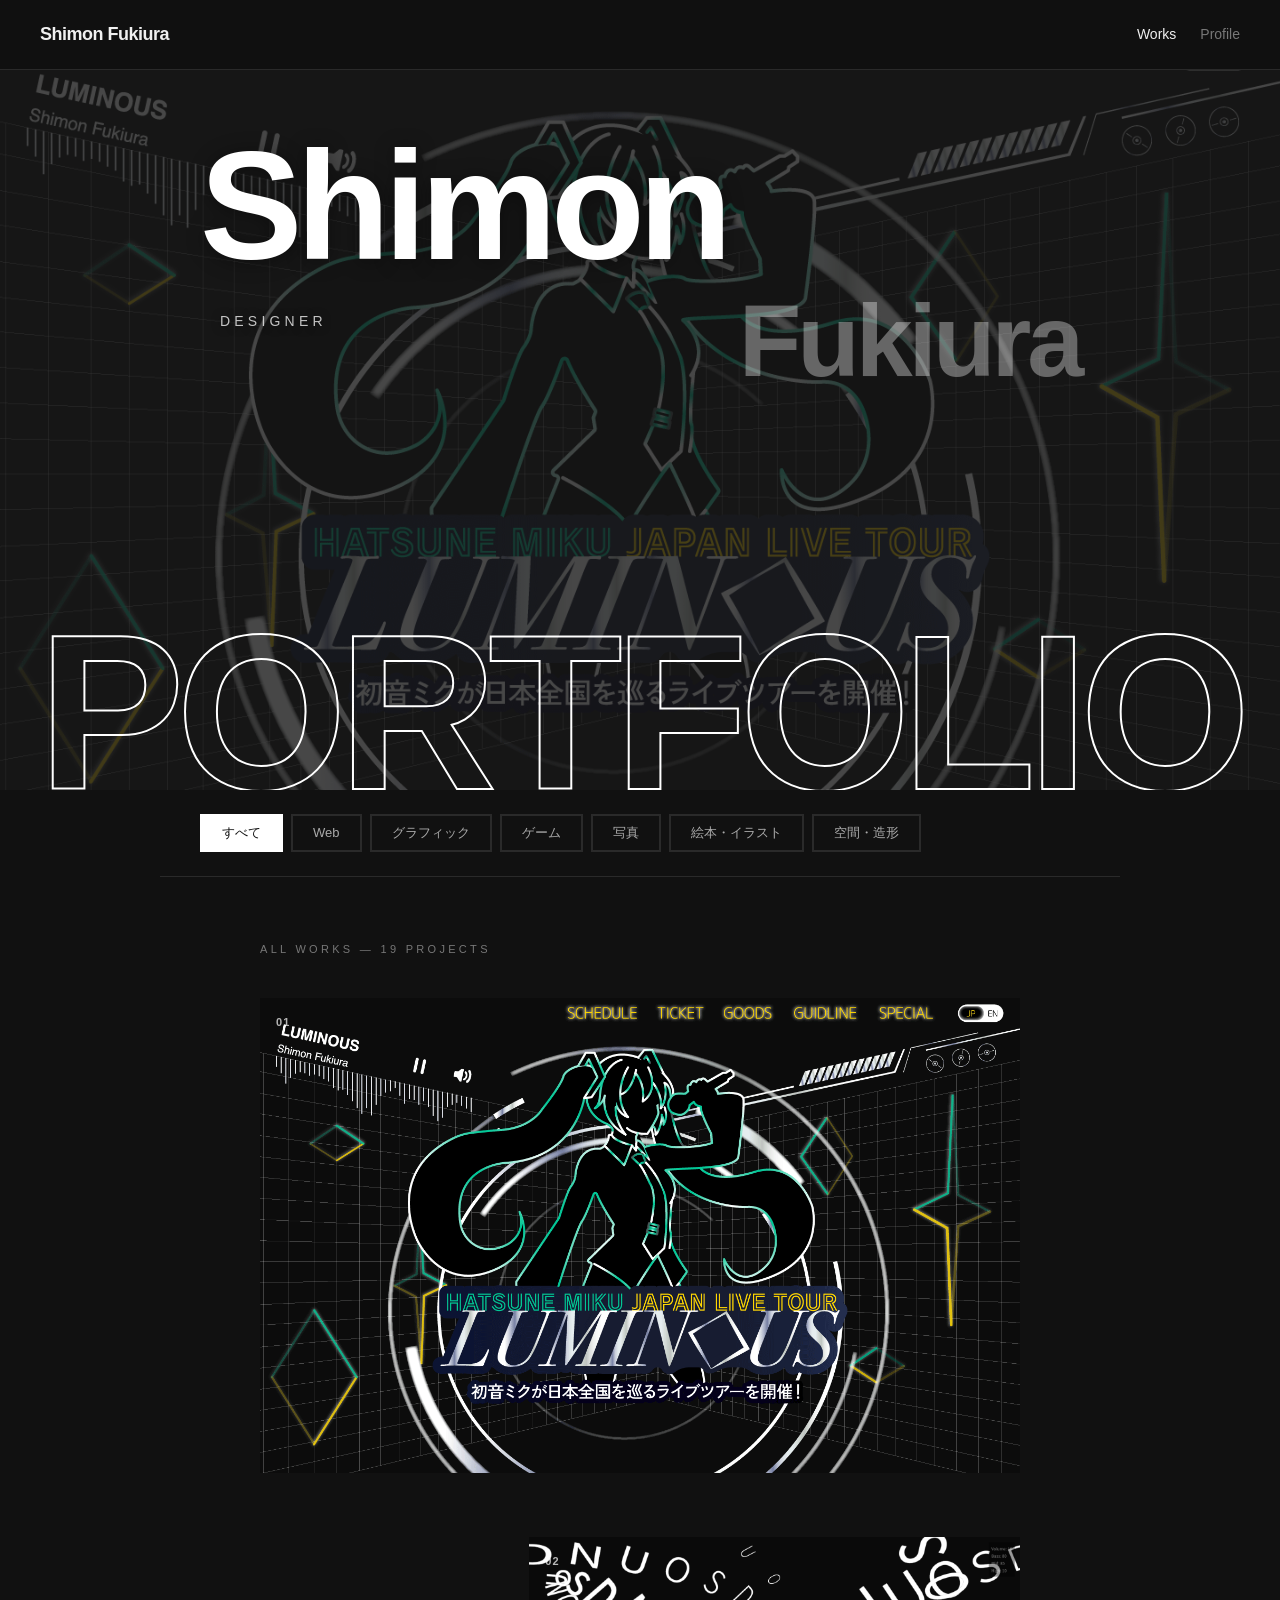
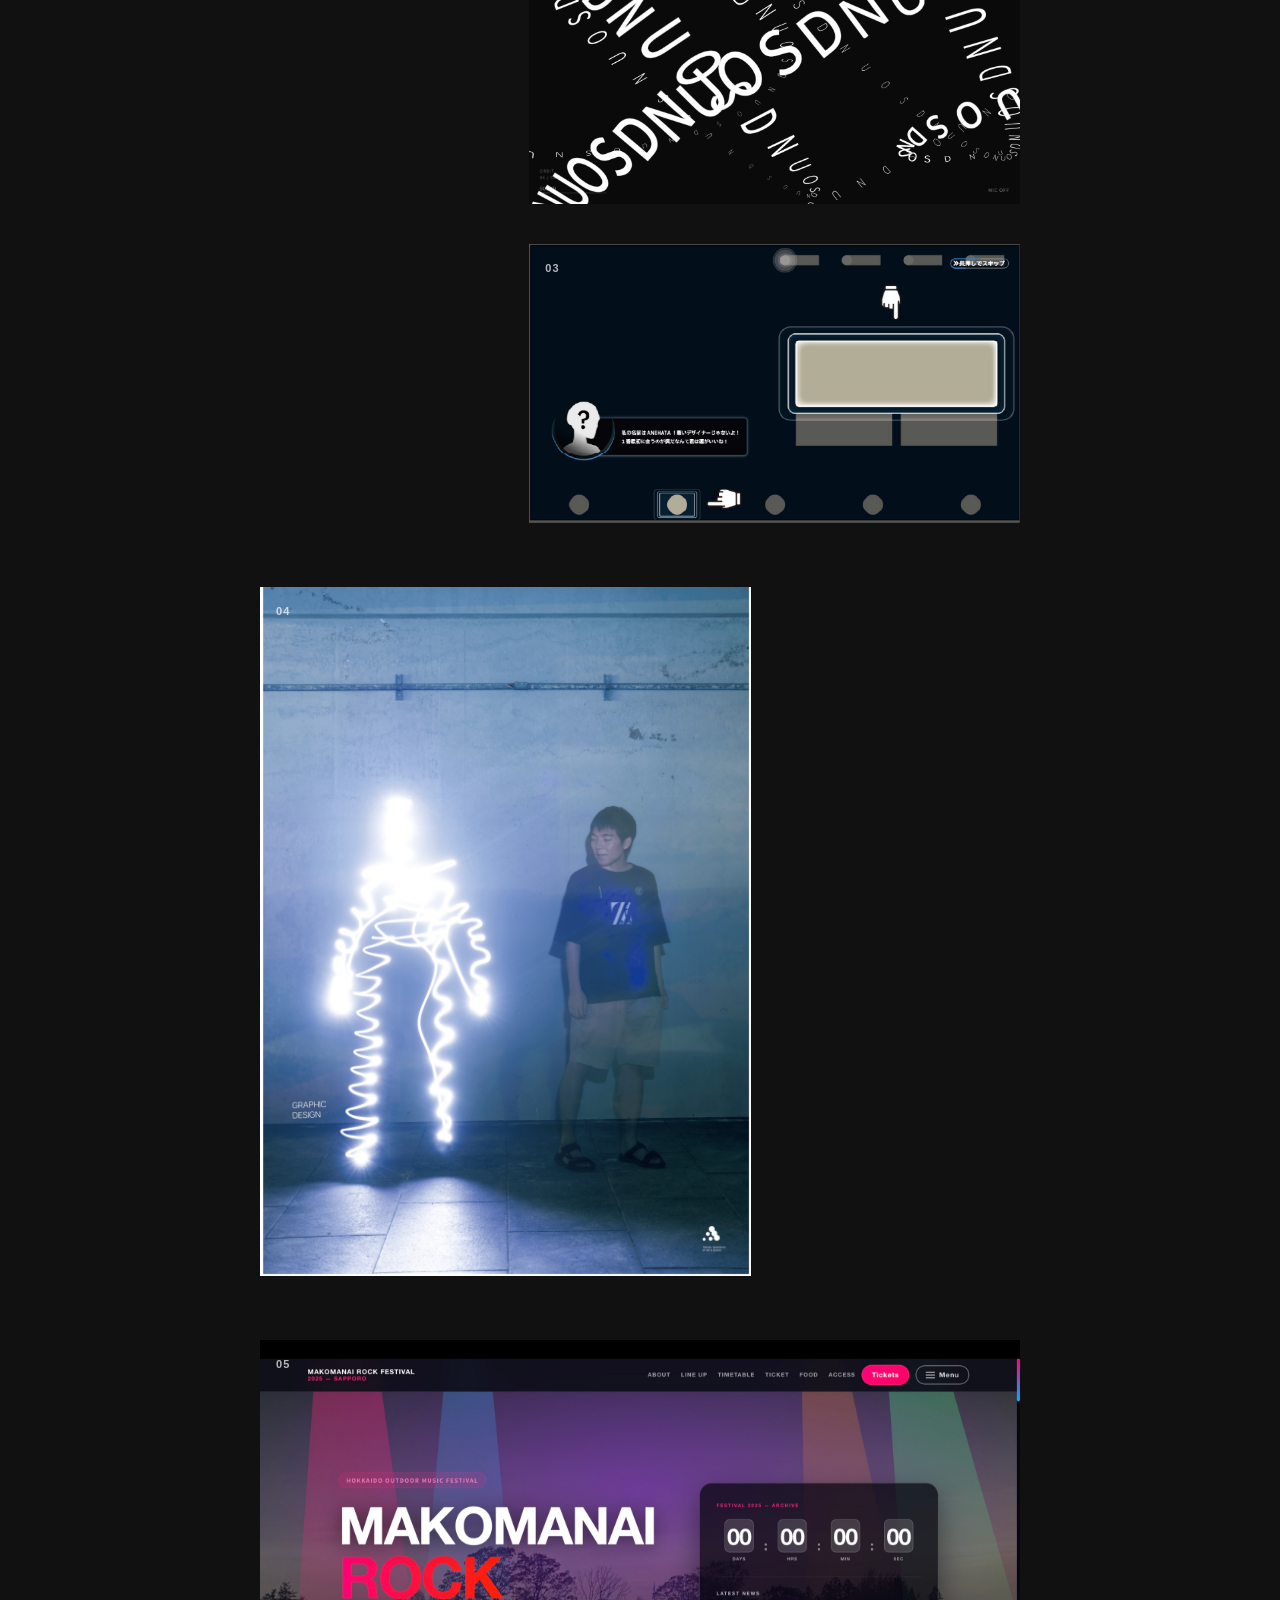
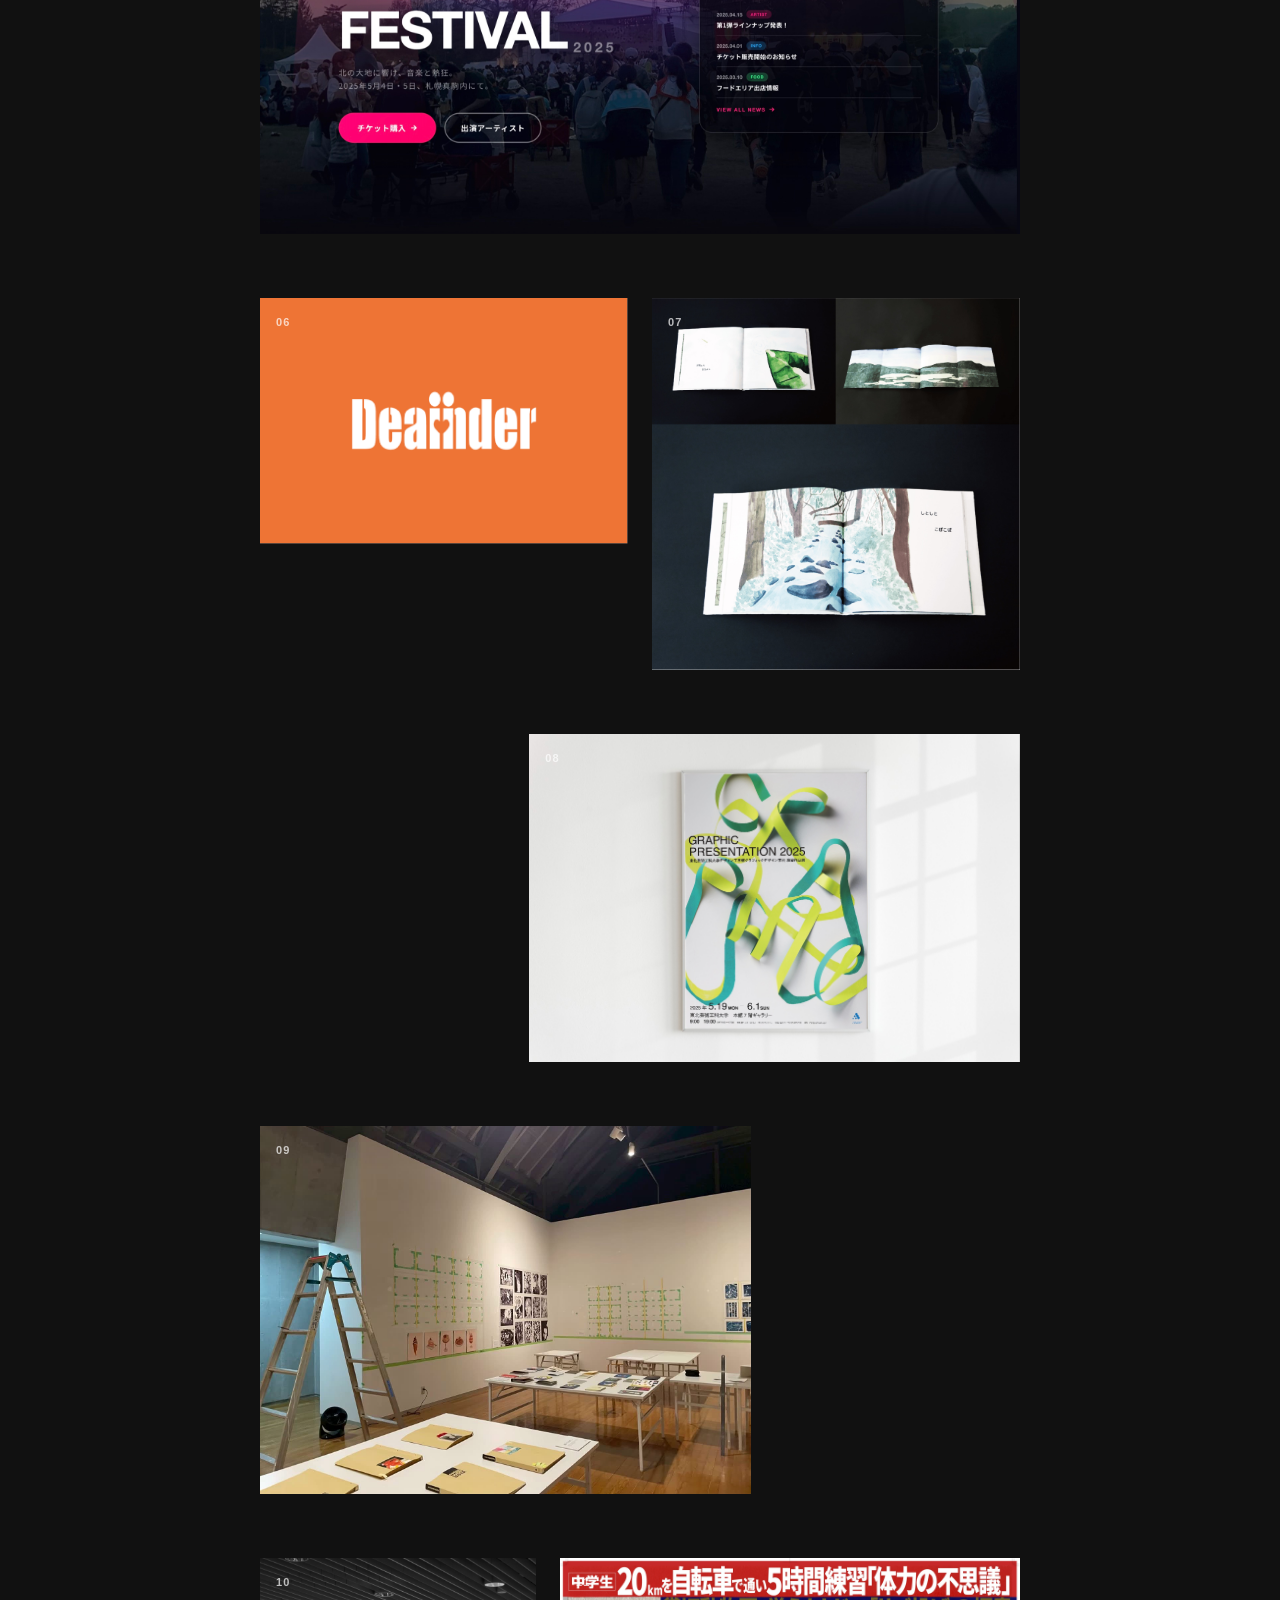
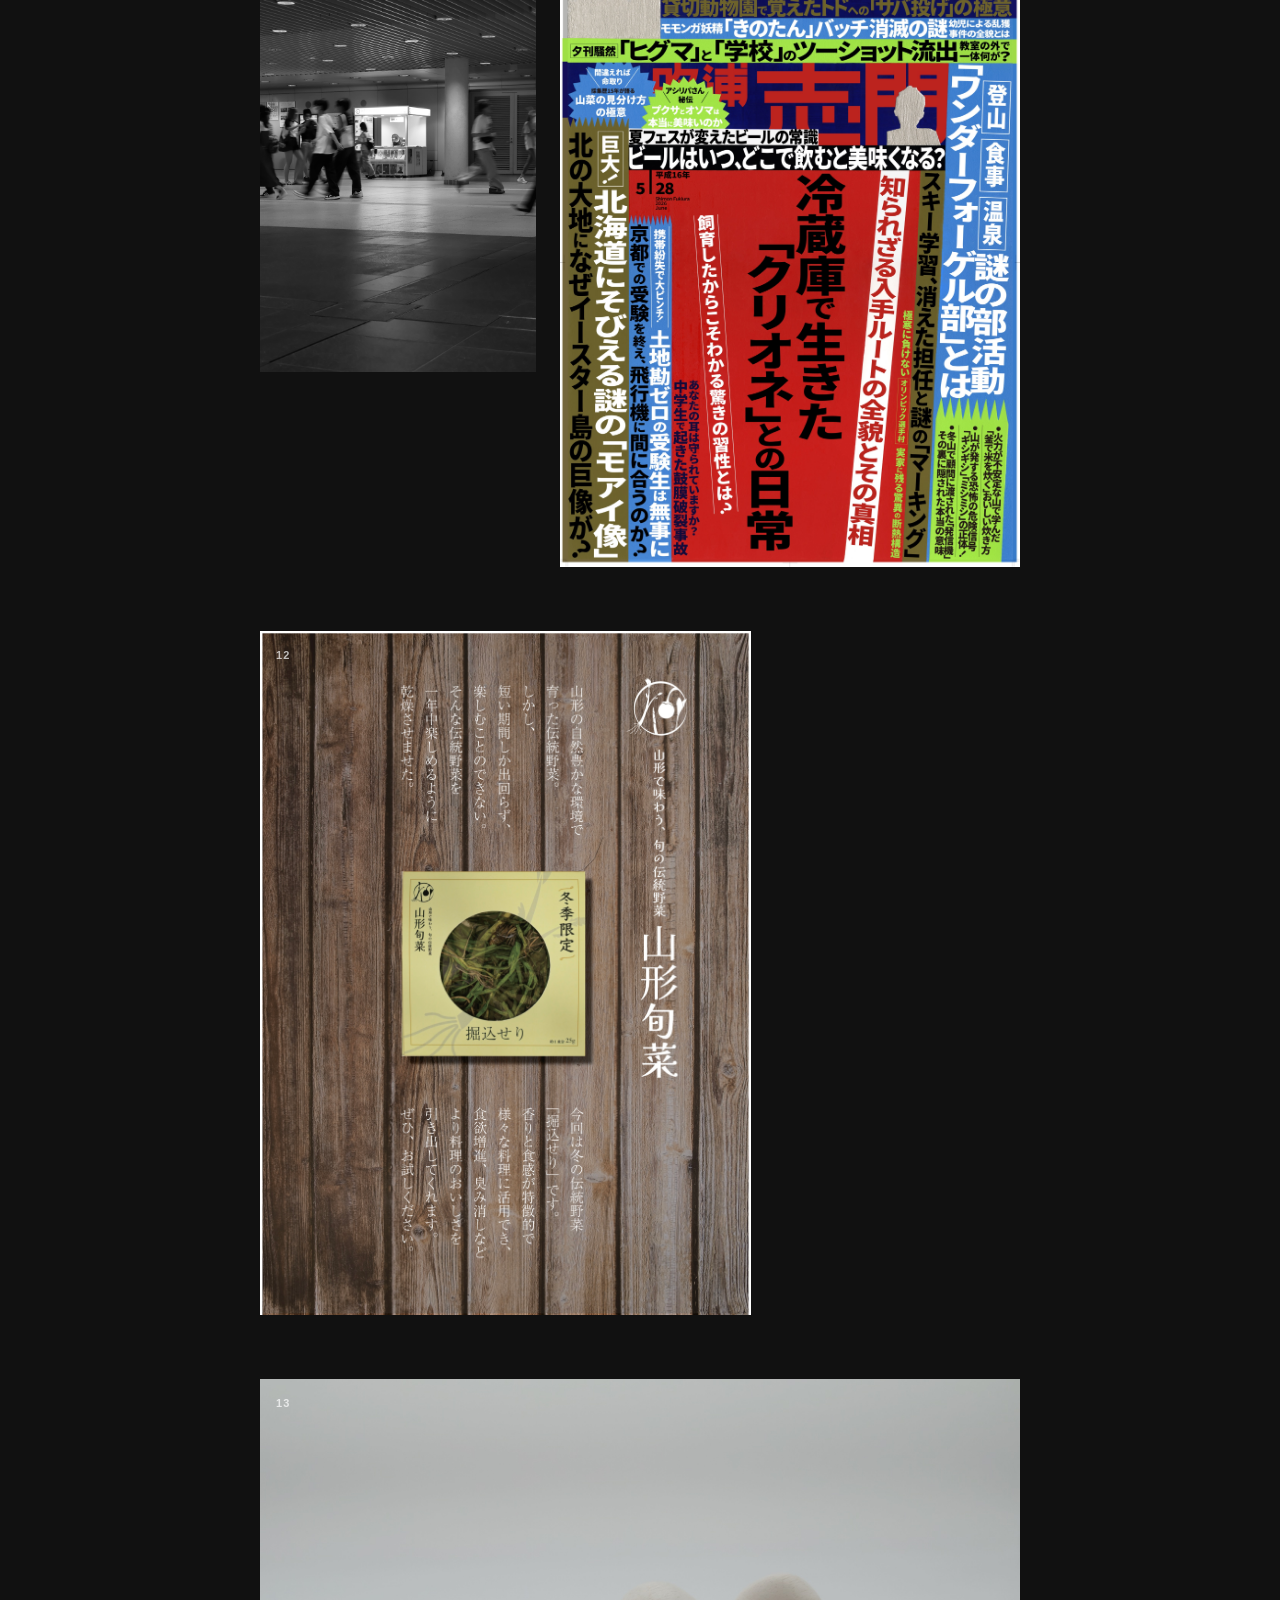
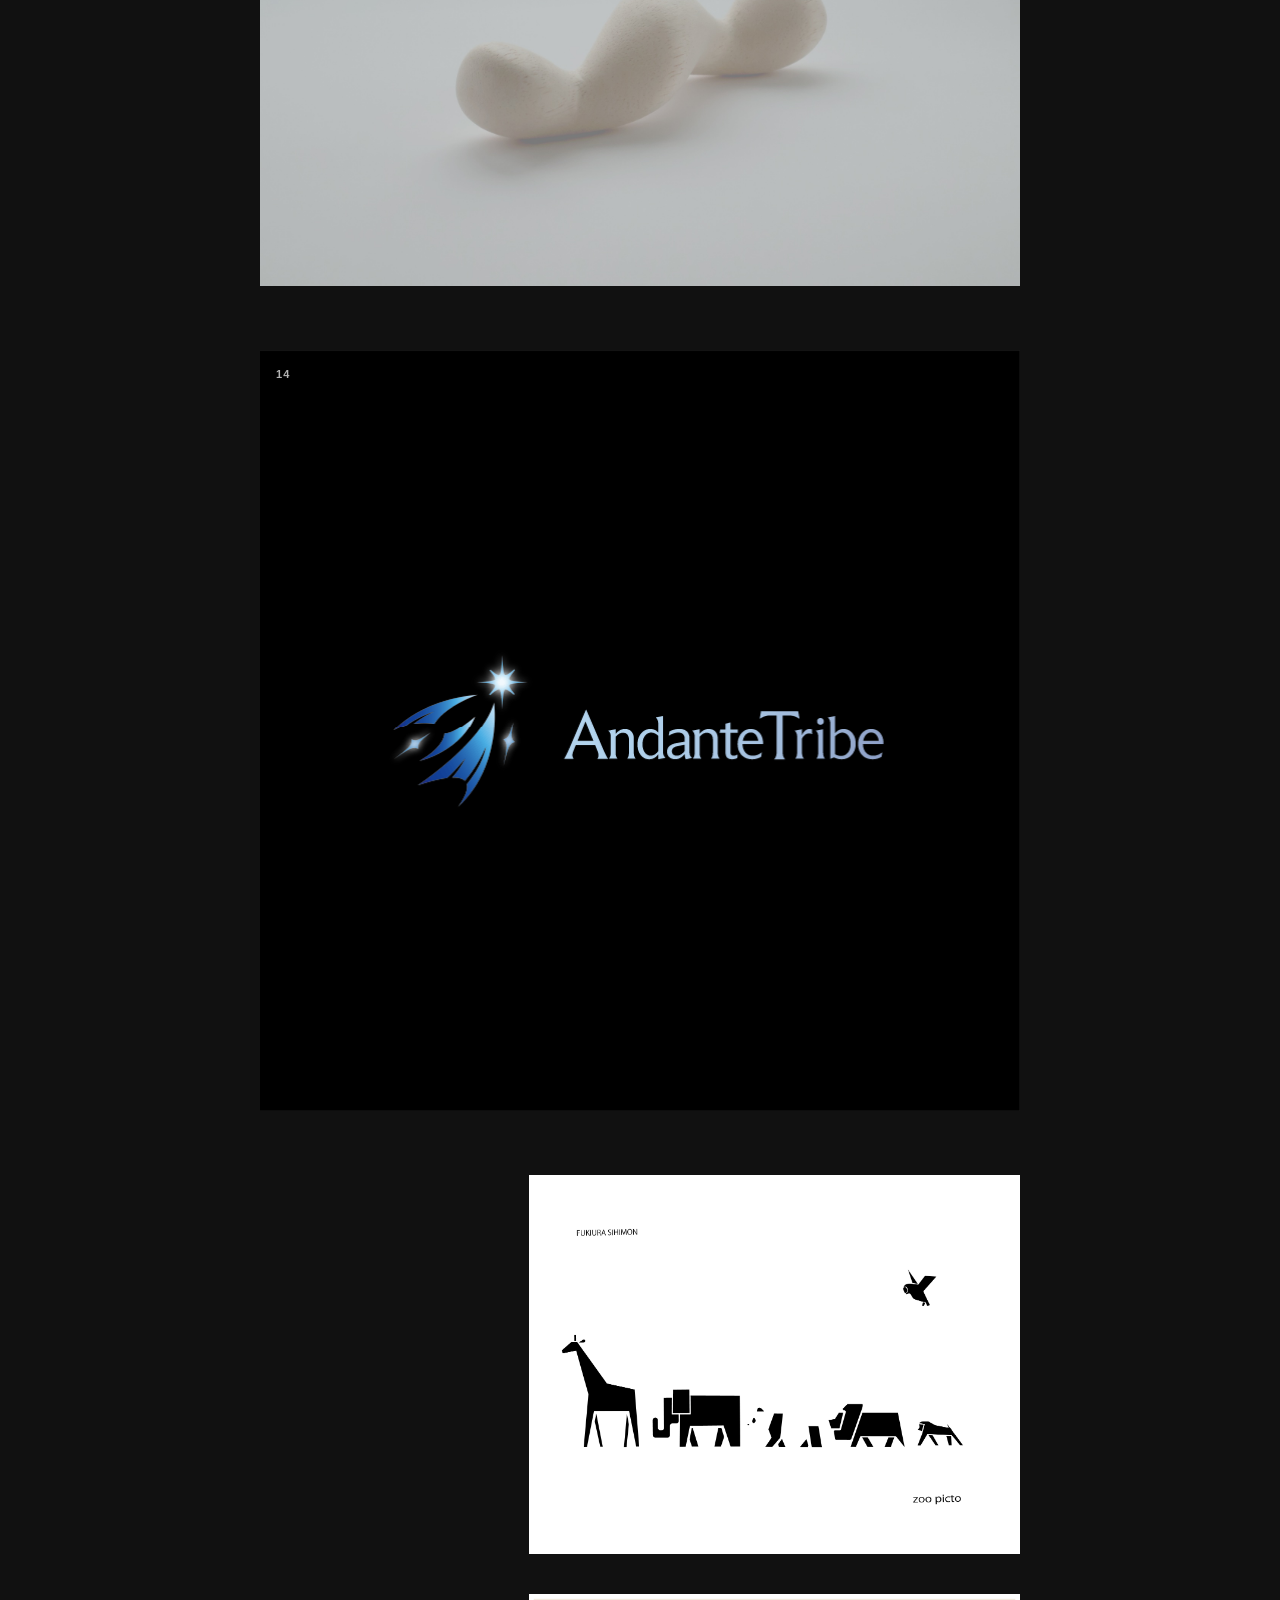
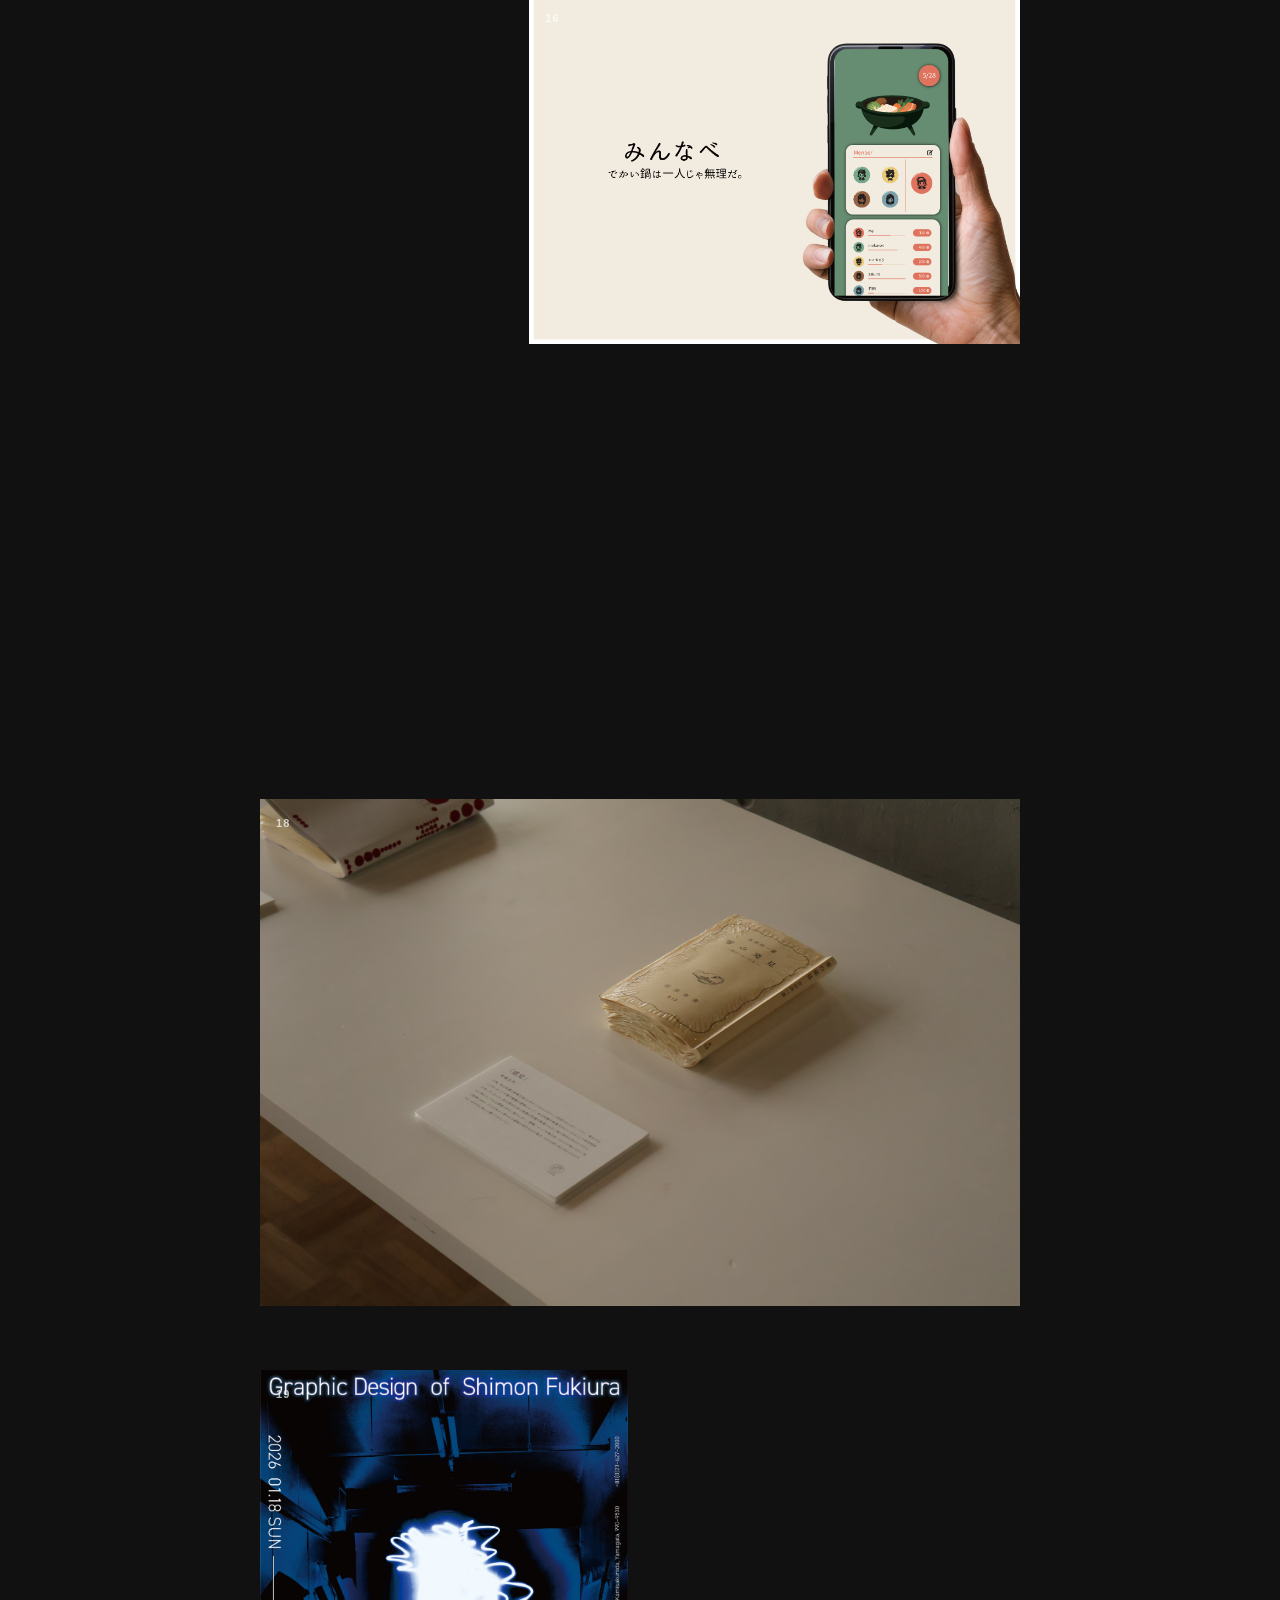
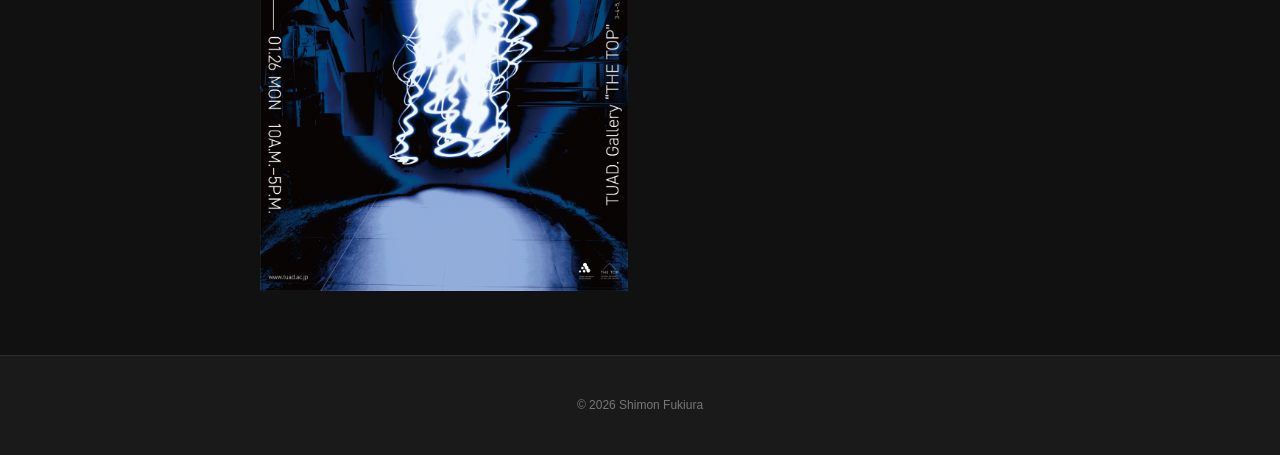
==== commit 665a68a1: "サイト全体をダークテーマに変更、ホバー時の白い余白を修正 CSS custom propertiesを反転し黒ベースに統一。 work-cardにbackground: var(--color-bg)" ====
--- a/index.html
+++ b/index.html
@@ -5,7 +5,7 @@
   <meta name="viewport" content="width=device-width, initial-scale=1.0">
   <title>Shimon Fukiura — Portfolio</title>
   <meta name="description" content="Shimon Fukiura のポートフォリオサイト。Web・グラフィック・空間など幅広い領域の制作物を紹介しています。">
-  <link rel="stylesheet" href="css/style.css?v=24">
+  <link rel="stylesheet" href="css/style.css?v=28">
 </head>
 <body>
 
@@ -55,6 +55,6 @@
     <p class="footer__copy">&copy; 2026 Shimon Fukiura</p>
   </footer>
 
-  <script src="js/main.js?v=7"></script>
+  <script src="js/main.js?v=9"></script>
 </body>
 </html>
--- a/css/style.css
+++ b/css/style.css
@@ -2,14 +2,14 @@
    カスタムプロパティ
    ======================================== */
 :root {
-  /* カラー（ビジュアルデザインフェーズで確定。暫定値） */
-  --color-bg: #ffffff;
-  --color-bg-sub: #f5f5f5;
-  --color-text: #1a1a1a;
-  --color-text-sub: #666666;
-  --color-text-muted: #999999;
-  --color-border: #e5e5e5;
-  --color-accent: #1a1a1a;
+  /* カラー（ダークテーマ） */
+  --color-bg: #111111;
+  --color-bg-sub: #1a1a1a;
+  --color-text: #f0f0f0;
+  --color-text-sub: #aaaaaa;
+  --color-text-muted: #777777;
+  --color-border: #2a2a2a;
+  --color-accent: #f0f0f0;
   --color-white: #ffffff;
 
   /* タイポグラフィ */
@@ -102,7 +102,7 @@
   padding: 20px var(--content-padding);
   position: sticky;
   top: 0;
-  background: rgba(255, 255, 255, 0.95);
+  background: rgba(17, 17, 17, 0.95);
   backdrop-filter: blur(8px);
   -webkit-backdrop-filter: blur(8px);
   z-index: 100;
@@ -344,9 +344,9 @@
 }
 
 .filter__btn--active {
-  background: var(--color-text);
-  color: var(--color-white);
-  border-color: var(--color-text);
+  background: var(--color-white);
+  color: #111111;
+  border-color: var(--color-white);
 }
 
 @media (max-width: 768px) {
@@ -438,6 +438,7 @@
   display: block;
   height: fit-content;
   align-self: start;
+  background: var(--color-bg);
 }
 
 .work-card__thumb {
@@ -451,7 +452,7 @@
 .work-card__placeholder {
   width: 100%;
   aspect-ratio: 3/2;
-  background: #c0c0c0;
+  background: #2a2a2a;
   display: flex;
   align-items: center;
   justify-content: center;
@@ -546,11 +547,11 @@
 
   .work-card__title {
     font-size: 14px;
-    color: var(--color-text);
+    color: var(--color-text) !important;
   }
 
   .work-card__cat {
-    color: var(--color-text-muted);
+    color: var(--color-text-muted) !important;
   }
 
   .works__row--full .work-card__title {
@@ -632,7 +633,7 @@
   width: 100%;
   height: 0;
   padding-bottom: 56.25%;
-  background: #ddd;
+  background: #2a2a2a;
   display: flex;
   align-items: center;
   justify-content: center;
@@ -952,7 +953,7 @@
 .work-detail__related-card .placeholder {
   width: 100%;
   height: 120px;
-  background: #ddd;
+  background: #2a2a2a;
 }
 
 .work-detail__related-card p {
@@ -1133,8 +1134,8 @@
 .profile__cta-link {
   display: inline-block;
   padding: 16px 48px;
-  background: var(--color-text);
-  color: var(--color-white);
+  background: var(--color-white);
+  color: #111111;
   font-size: 16px;
   font-weight: var(--font-weight-bold);
   transition: opacity var(--transition-fast);
@@ -1175,12 +1176,13 @@
 /* ========================================
    スクロールアニメーション（フェードイン）
    ======================================== */
-.fade-in:not(.fade-in--visible) {
+.fade-in {
   opacity: 0;
   transform: translateY(24px);
+  transition: opacity 0.6s ease, transform 0.6s ease;
 }
 
 .fade-in--visible {
-  opacity: 1;
-  transform: translateY(0);
-}
+  opacity: 1 !important;
+  transform: translateY(0) !important;
+}
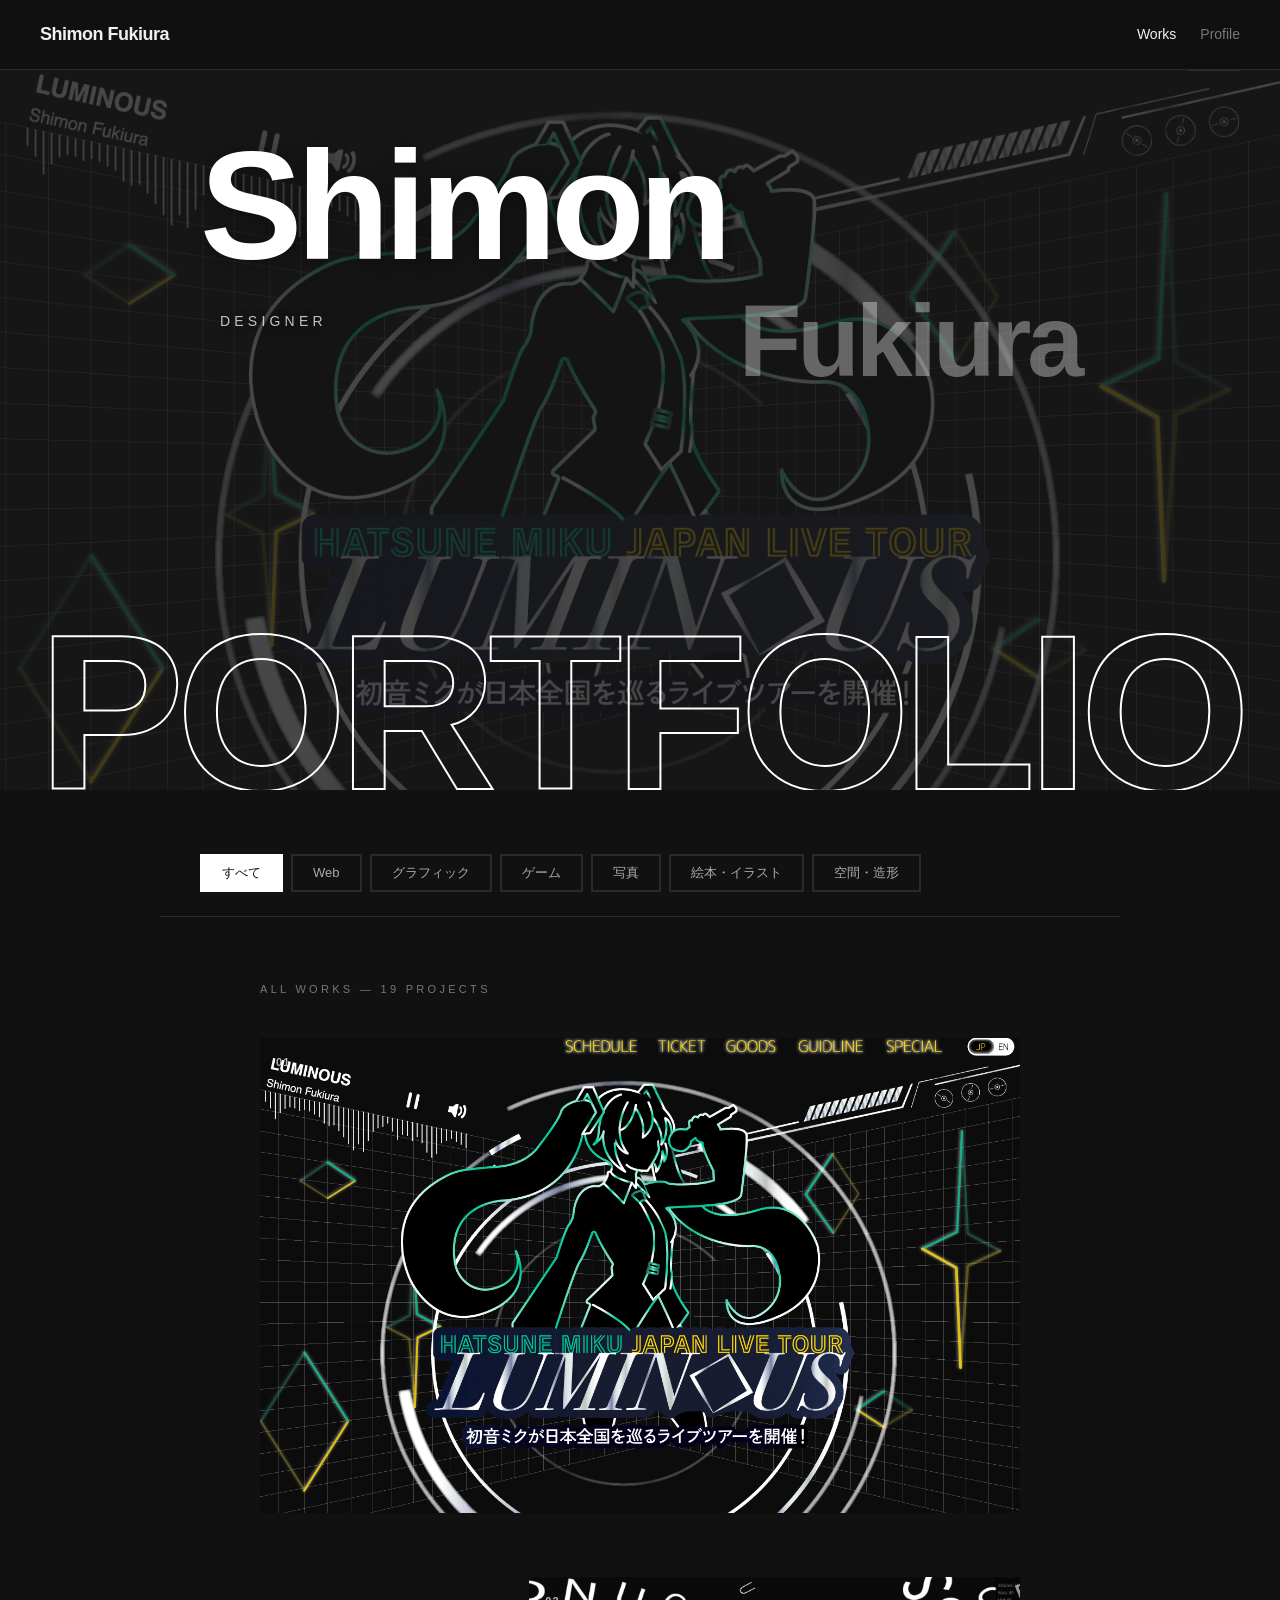
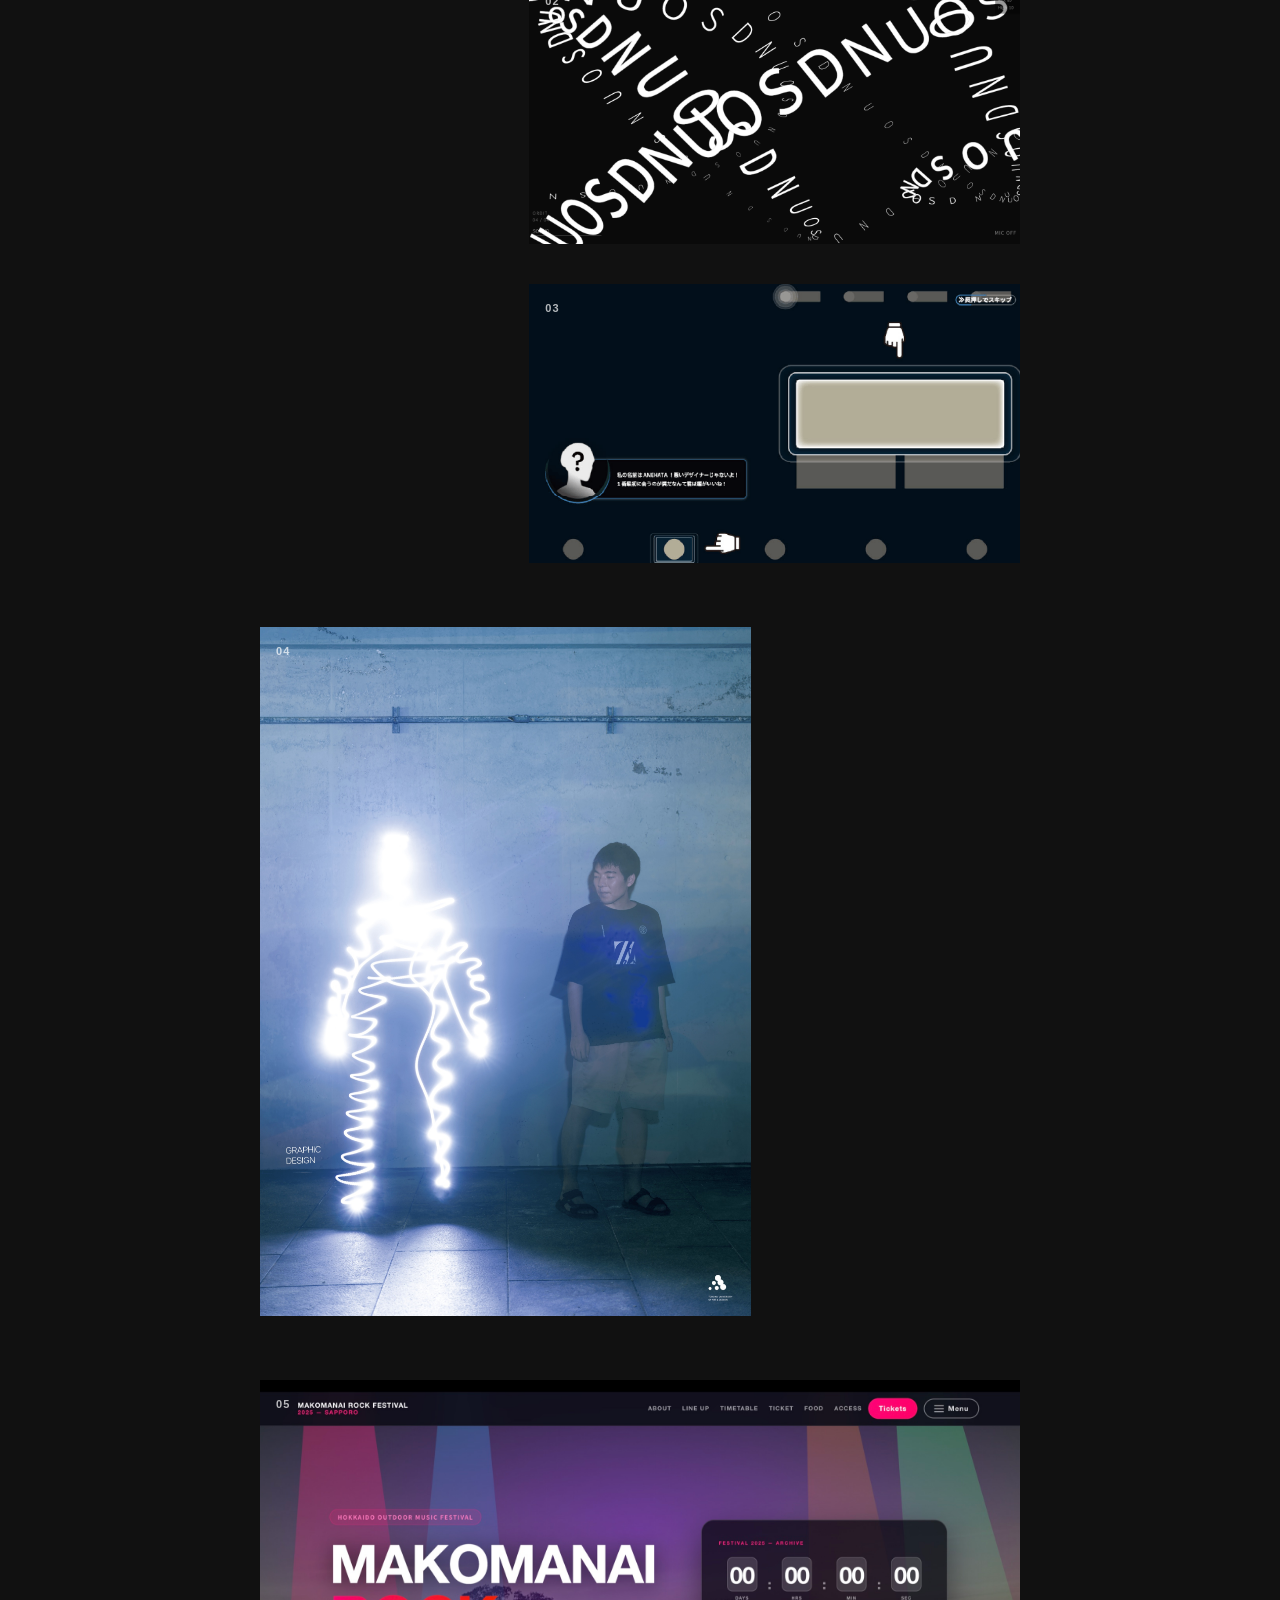
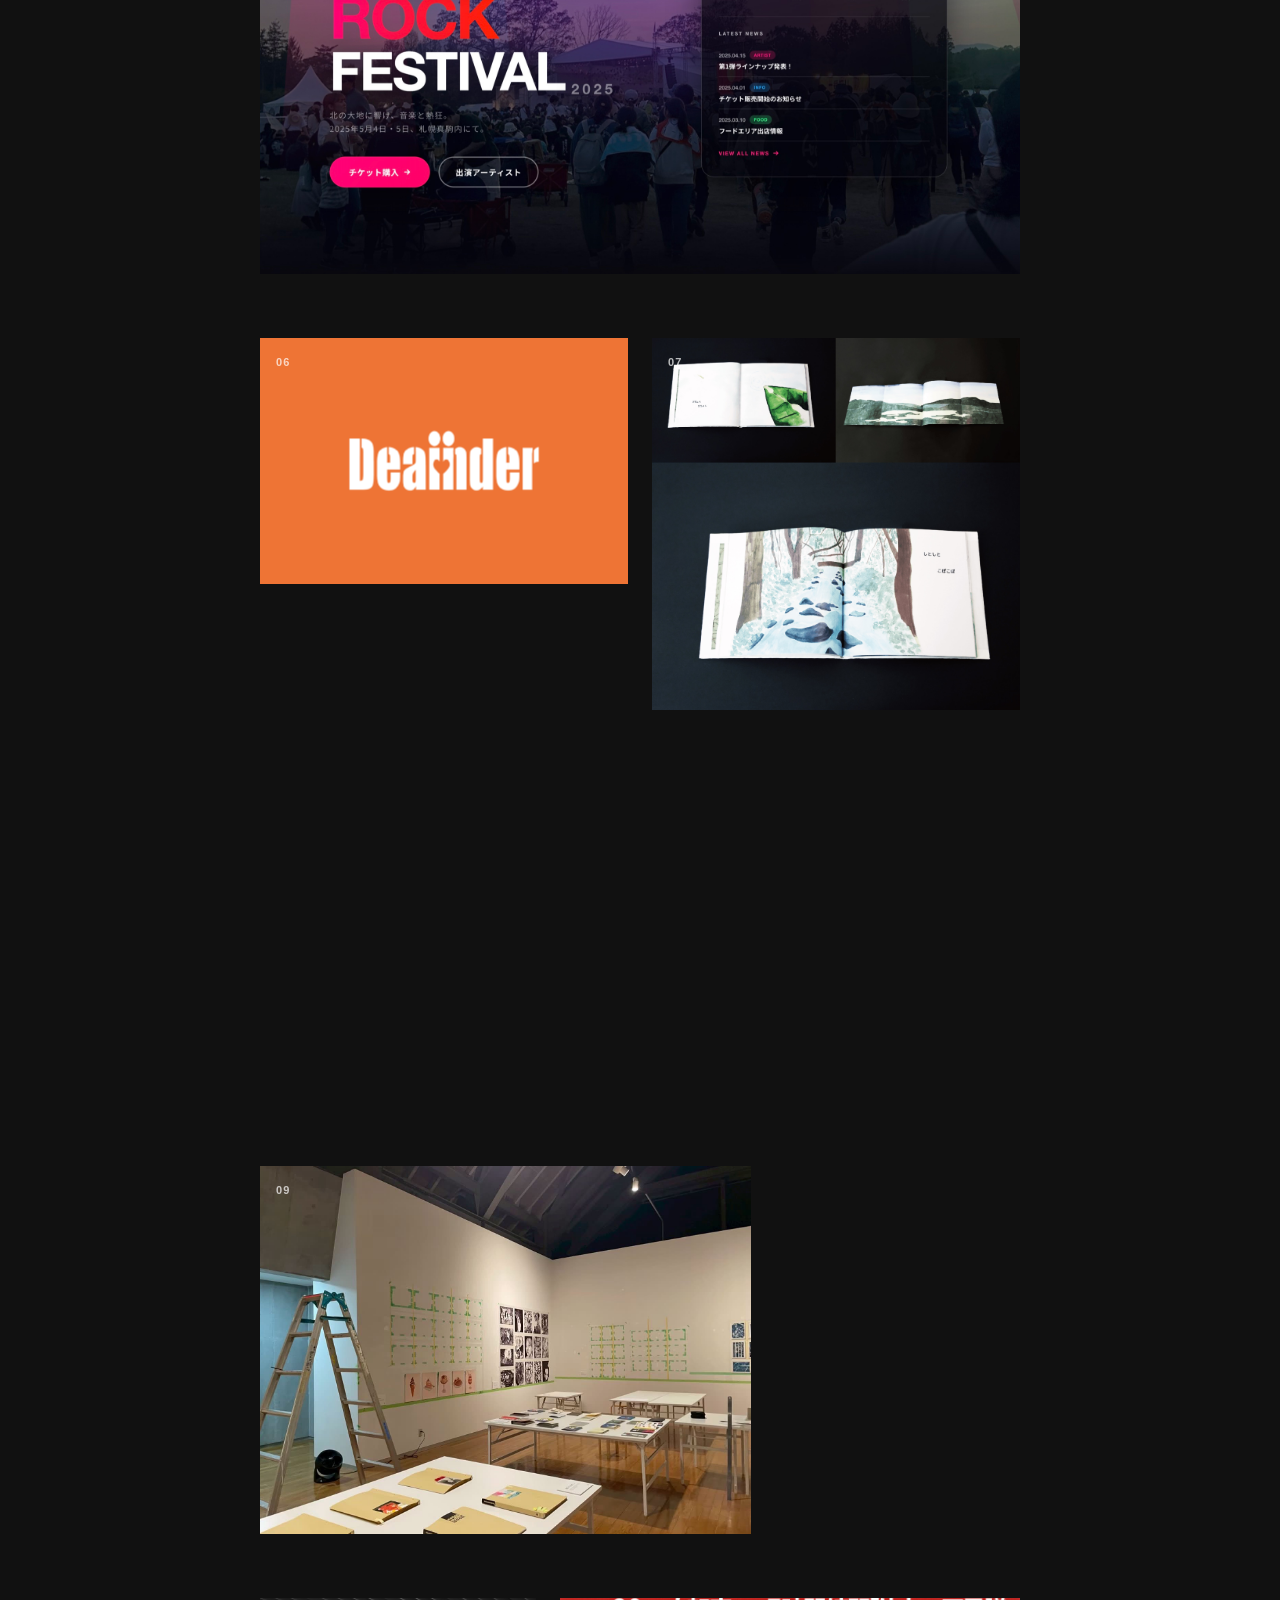
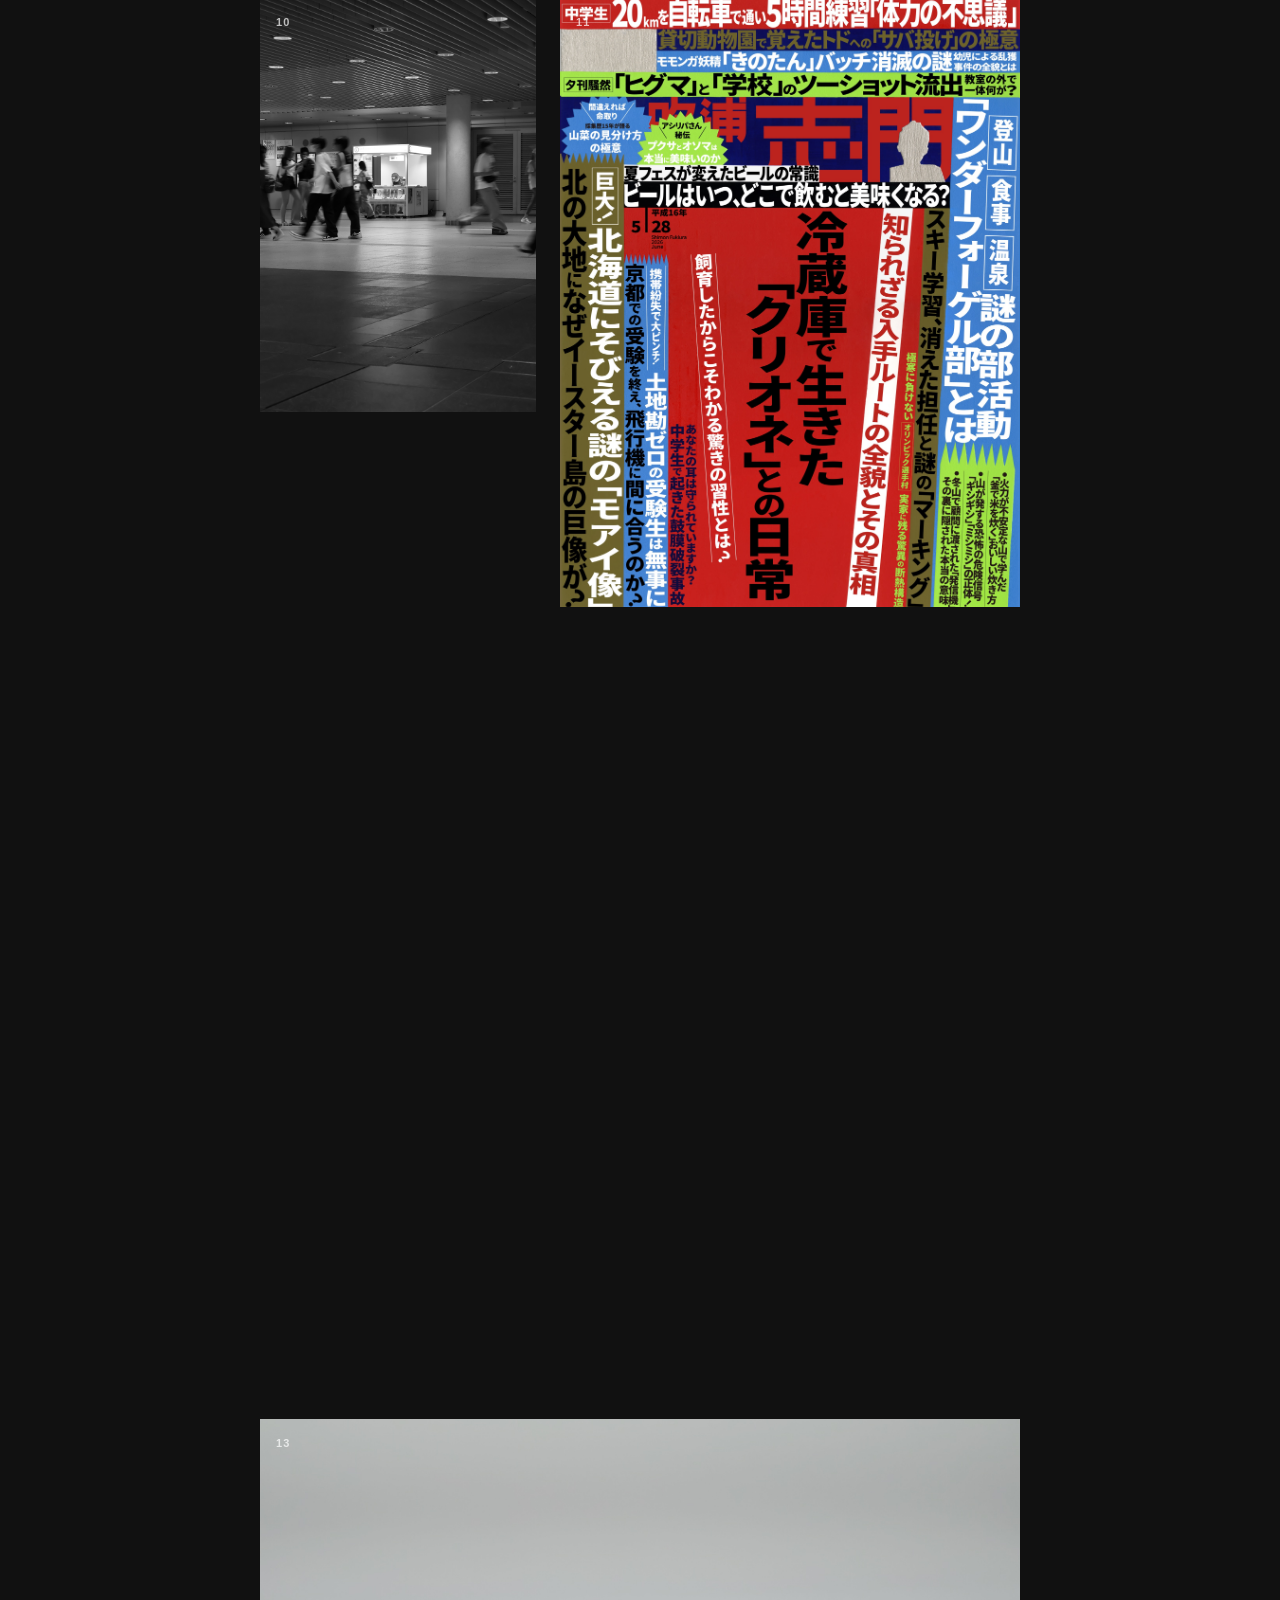
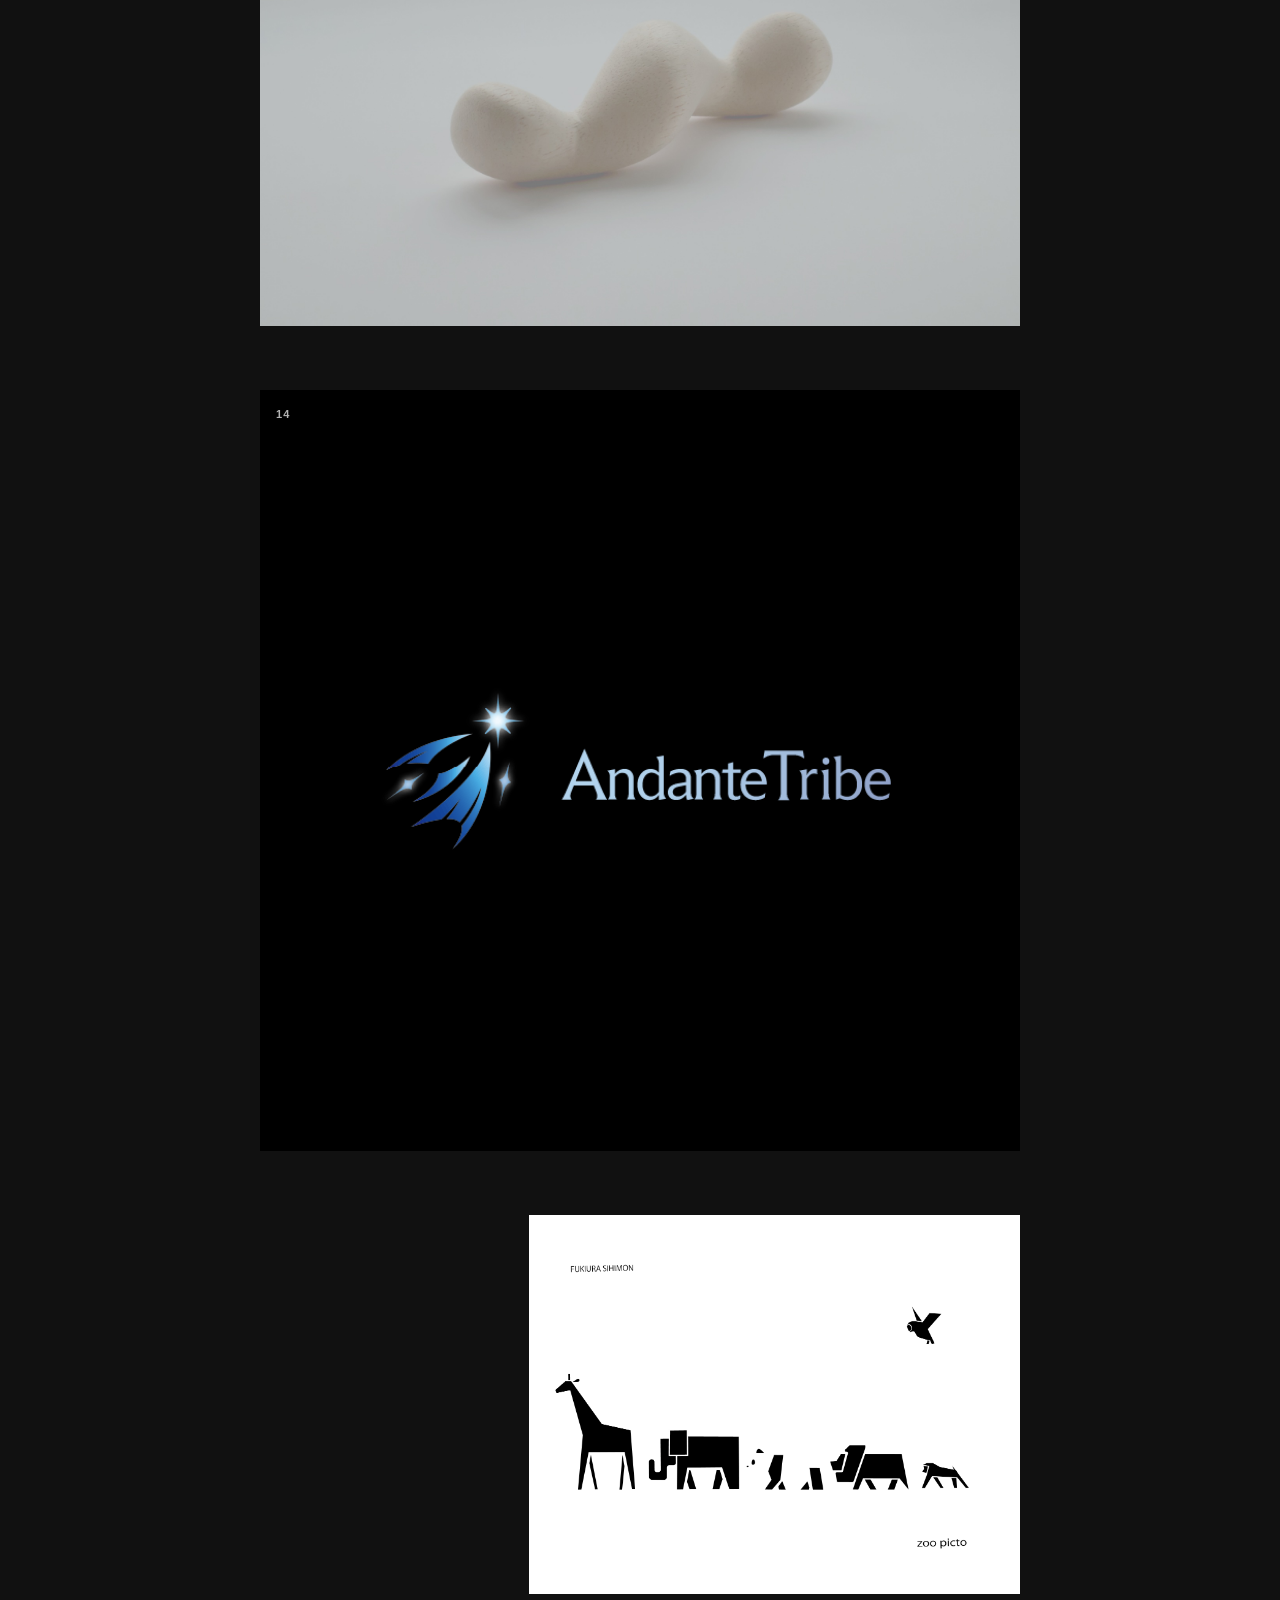
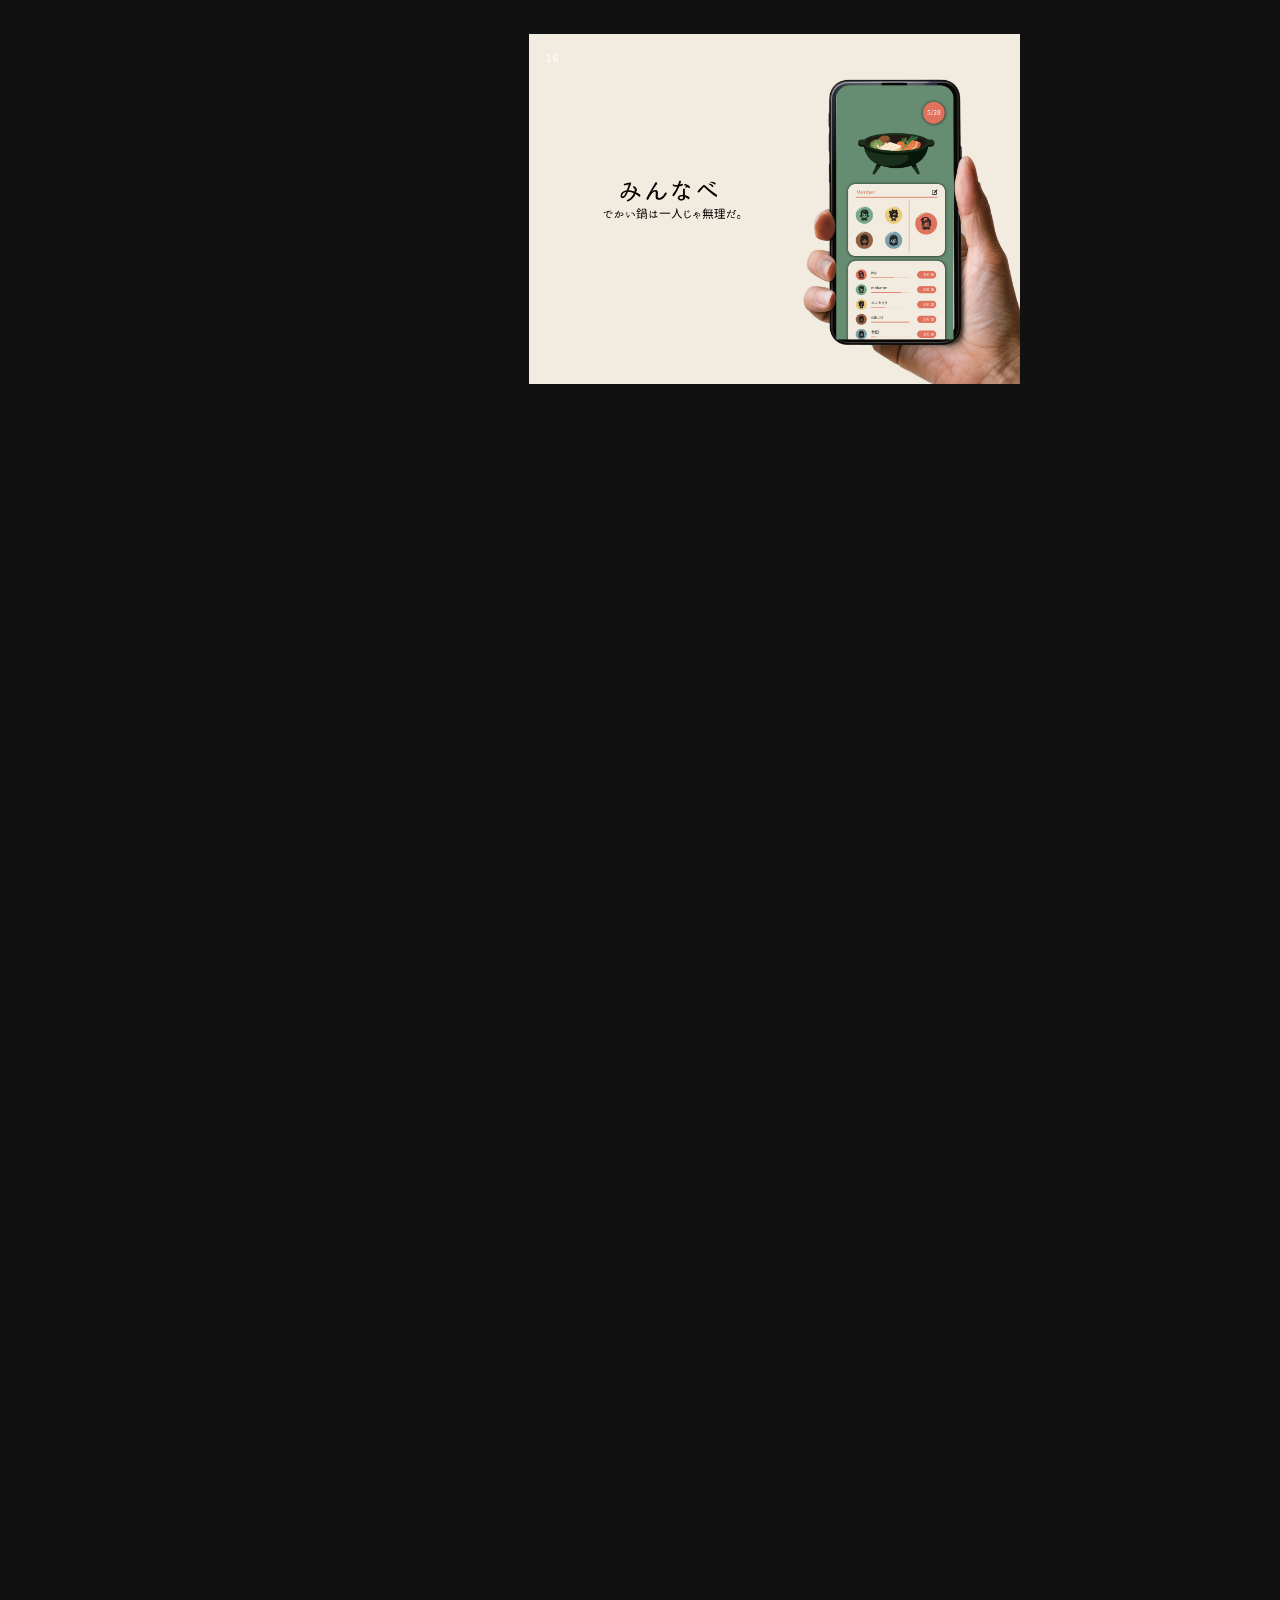
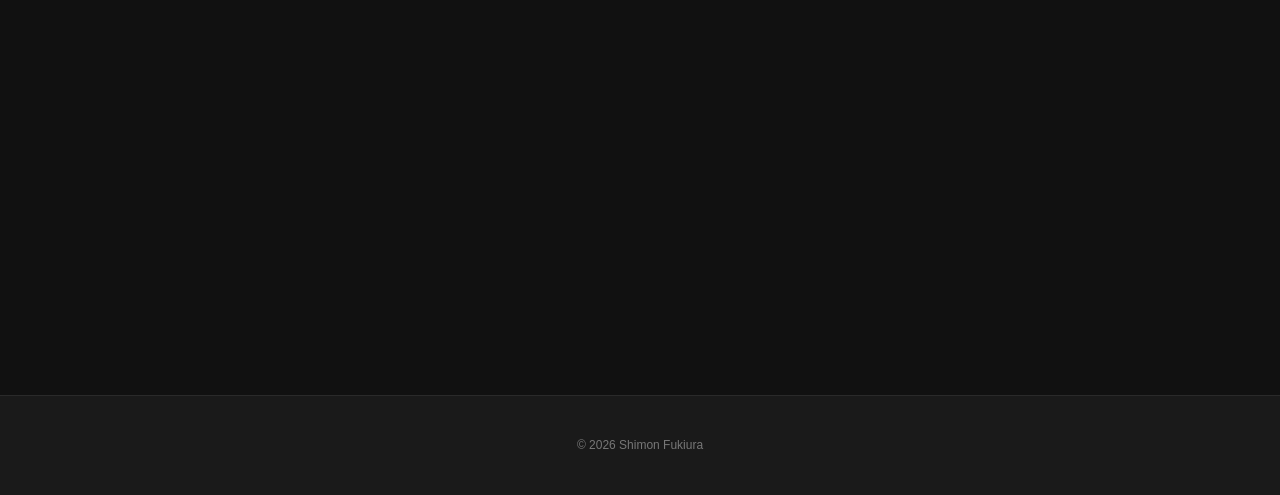
==== commit a1458f03: "画像の白い縁を修正、MVとフィルタの間に余白を追加 - work-card__thumbにデフォルトscale(1.03)を適用し、   画像端の白い部分をoverflow:hiddenで隠す - ホ" ====
--- a/index.html
+++ b/index.html
@@ -5,7 +5,7 @@
   <meta name="viewport" content="width=device-width, initial-scale=1.0">
   <title>Shimon Fukiura — Portfolio</title>
   <meta name="description" content="Shimon Fukiura のポートフォリオサイト。Web・グラフィック・空間など幅広い領域の制作物を紹介しています。">
-  <link rel="stylesheet" href="css/style.css?v=28">
+  <link rel="stylesheet" href="css/style.css?v=29">
 </head>
 <body>
 
--- a/css/style.css
+++ b/css/style.css
@@ -320,7 +320,7 @@
    カテゴリフィルタ
    ======================================== */
 .filter {
-  padding: var(--space-lg) var(--content-padding);
+  padding: var(--space-2xl) var(--content-padding) var(--space-lg);
   border-bottom: 1px solid var(--color-border);
   display: flex;
   gap: var(--space-sm);
@@ -445,7 +445,8 @@
   width: 100%;
   height: auto;
   display: block;
-  background: var(--color-bg-sub);
+  background: var(--color-bg);
+  transform: scale(1.03);
   transition: transform 0.5s ease;
 }
 
@@ -463,7 +464,7 @@
 
 .work-card:hover .work-card__thumb,
 .work-card:hover .work-card__placeholder {
-  transform: scale(1.03);
+  transform: scale(1.06);
 }
 
 .work-card__num {
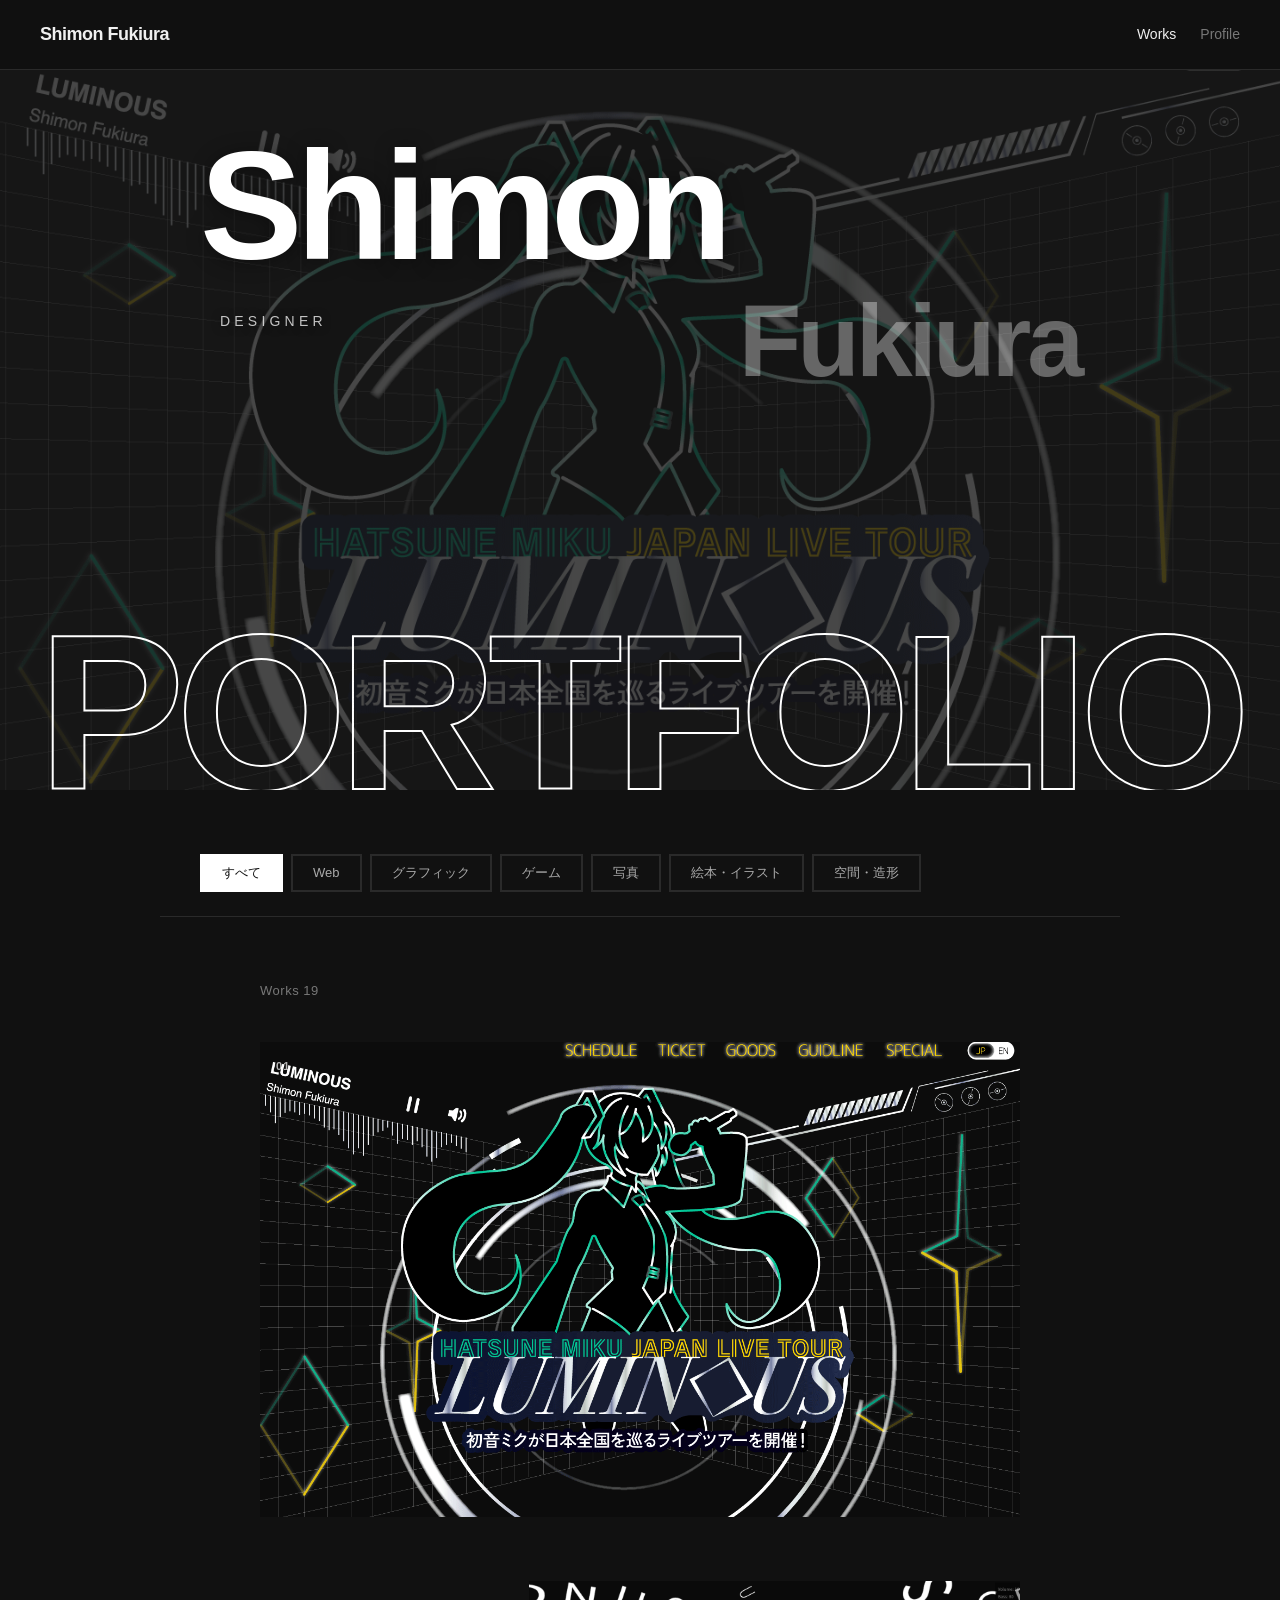
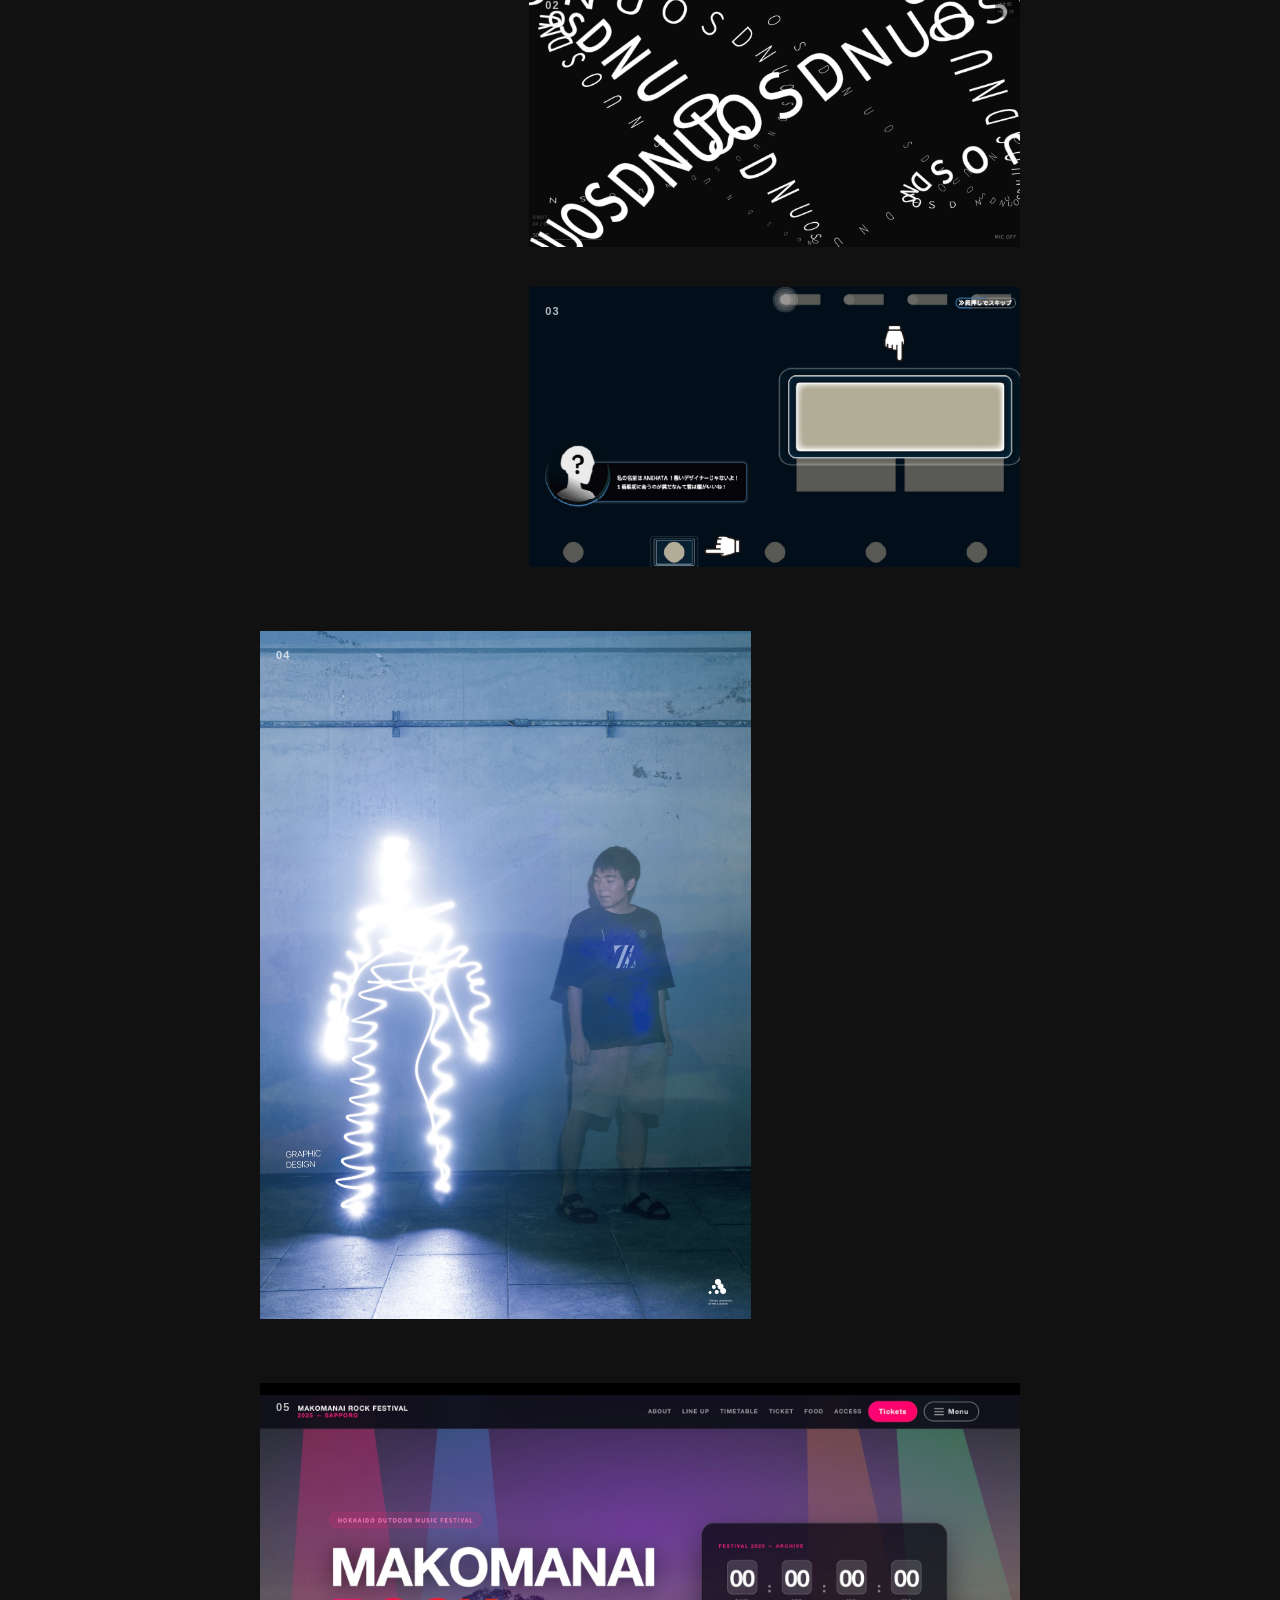
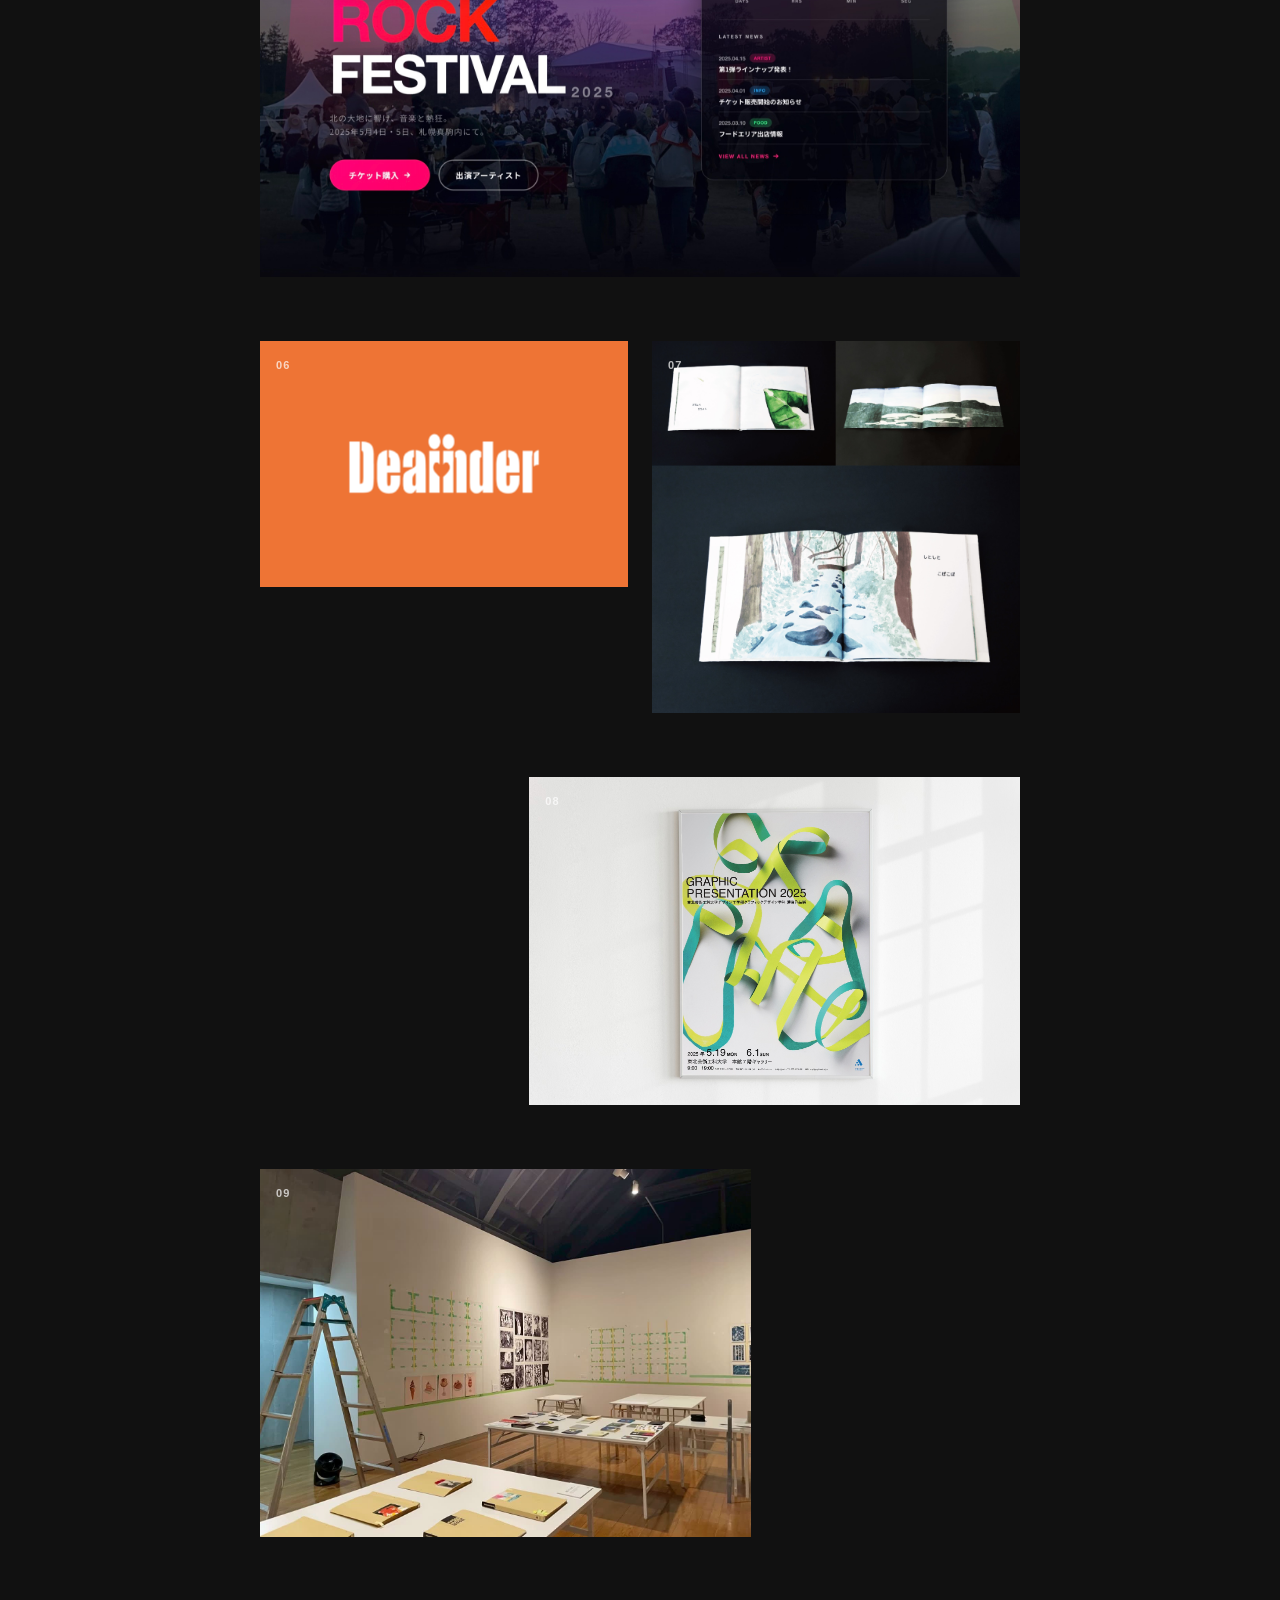
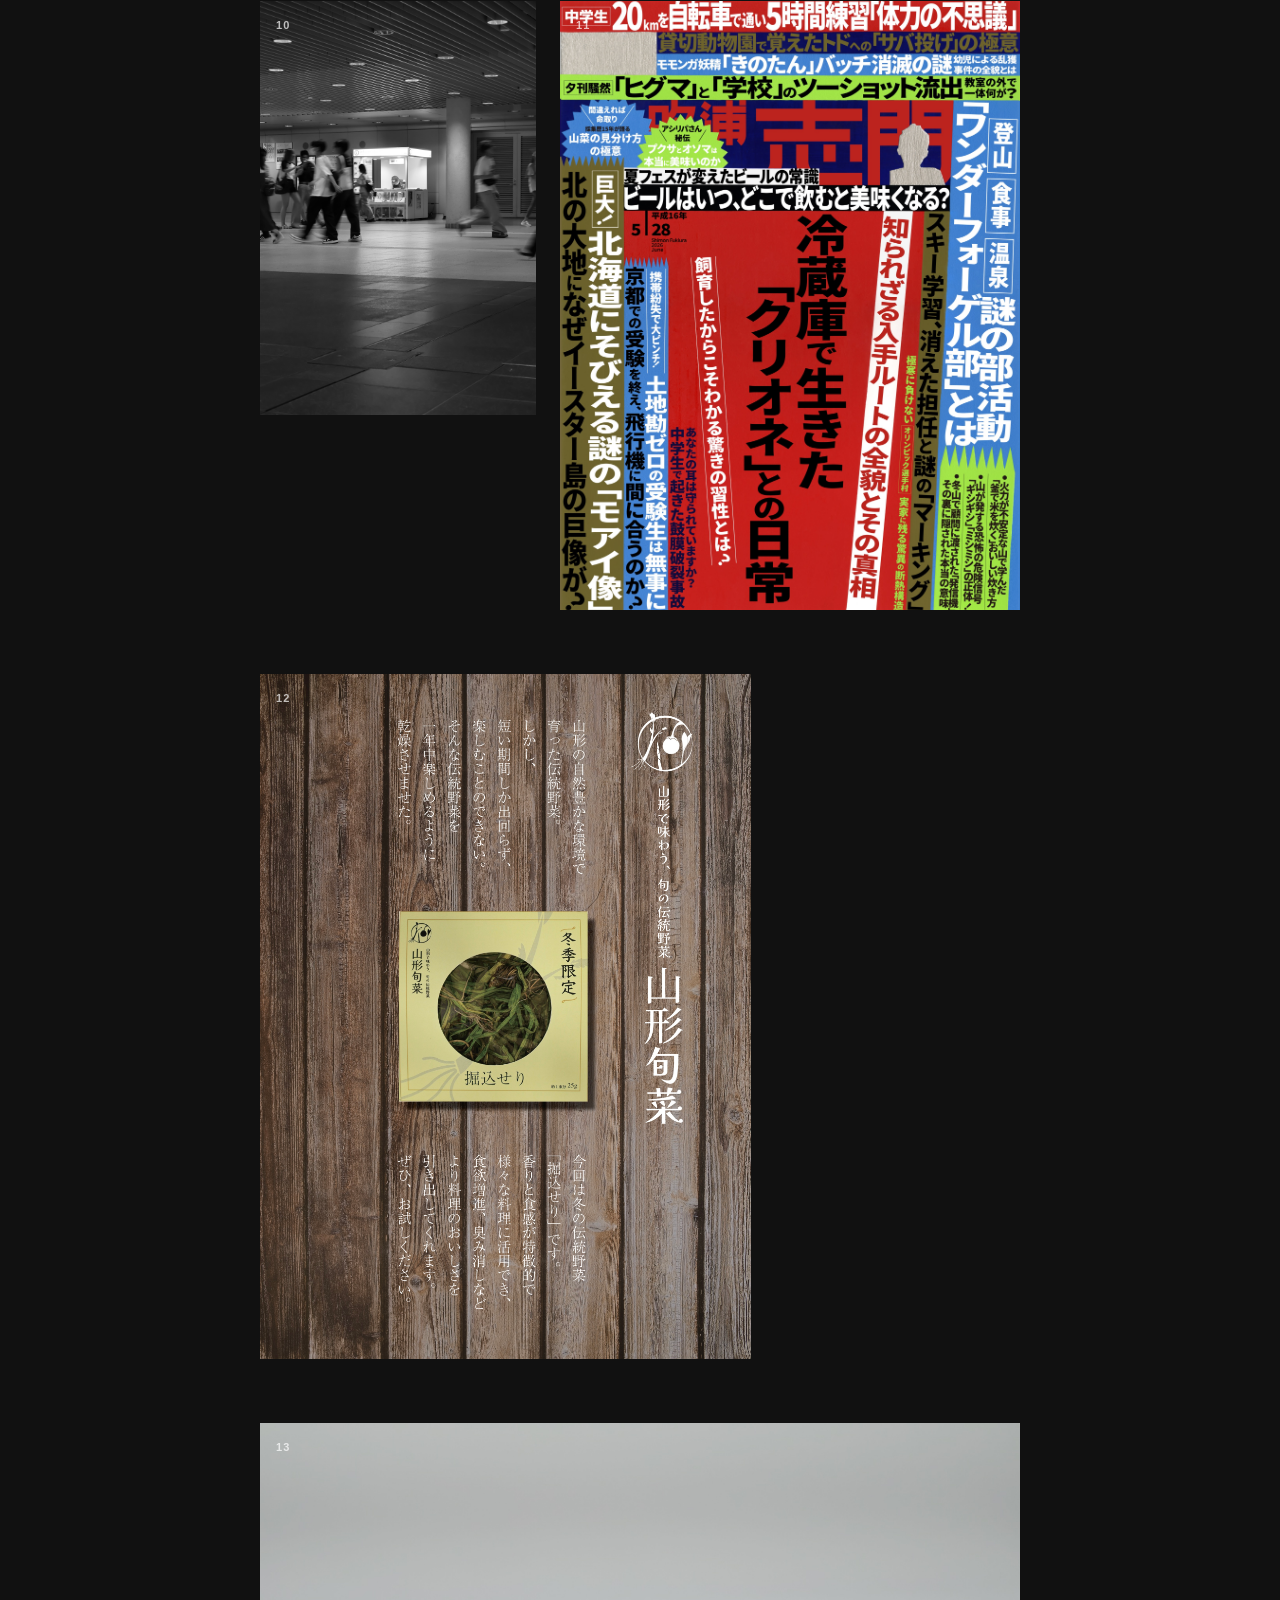
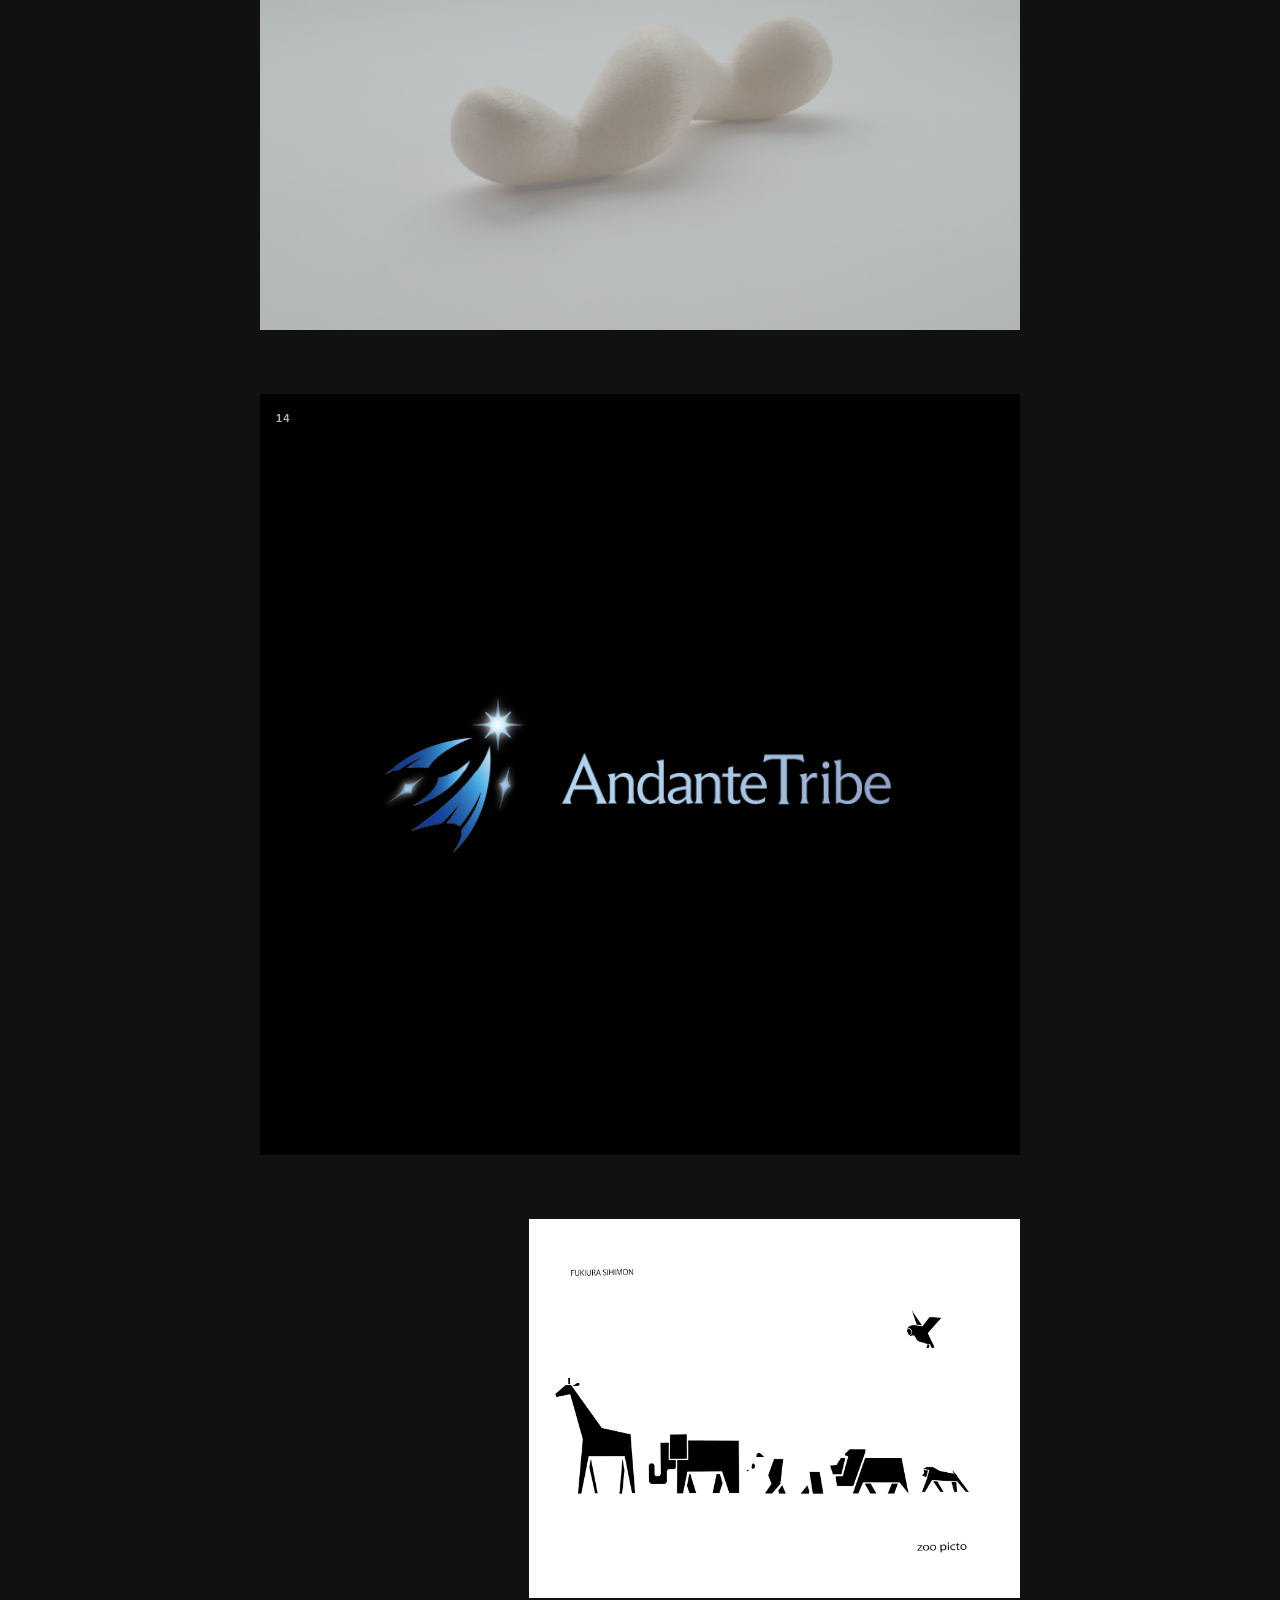
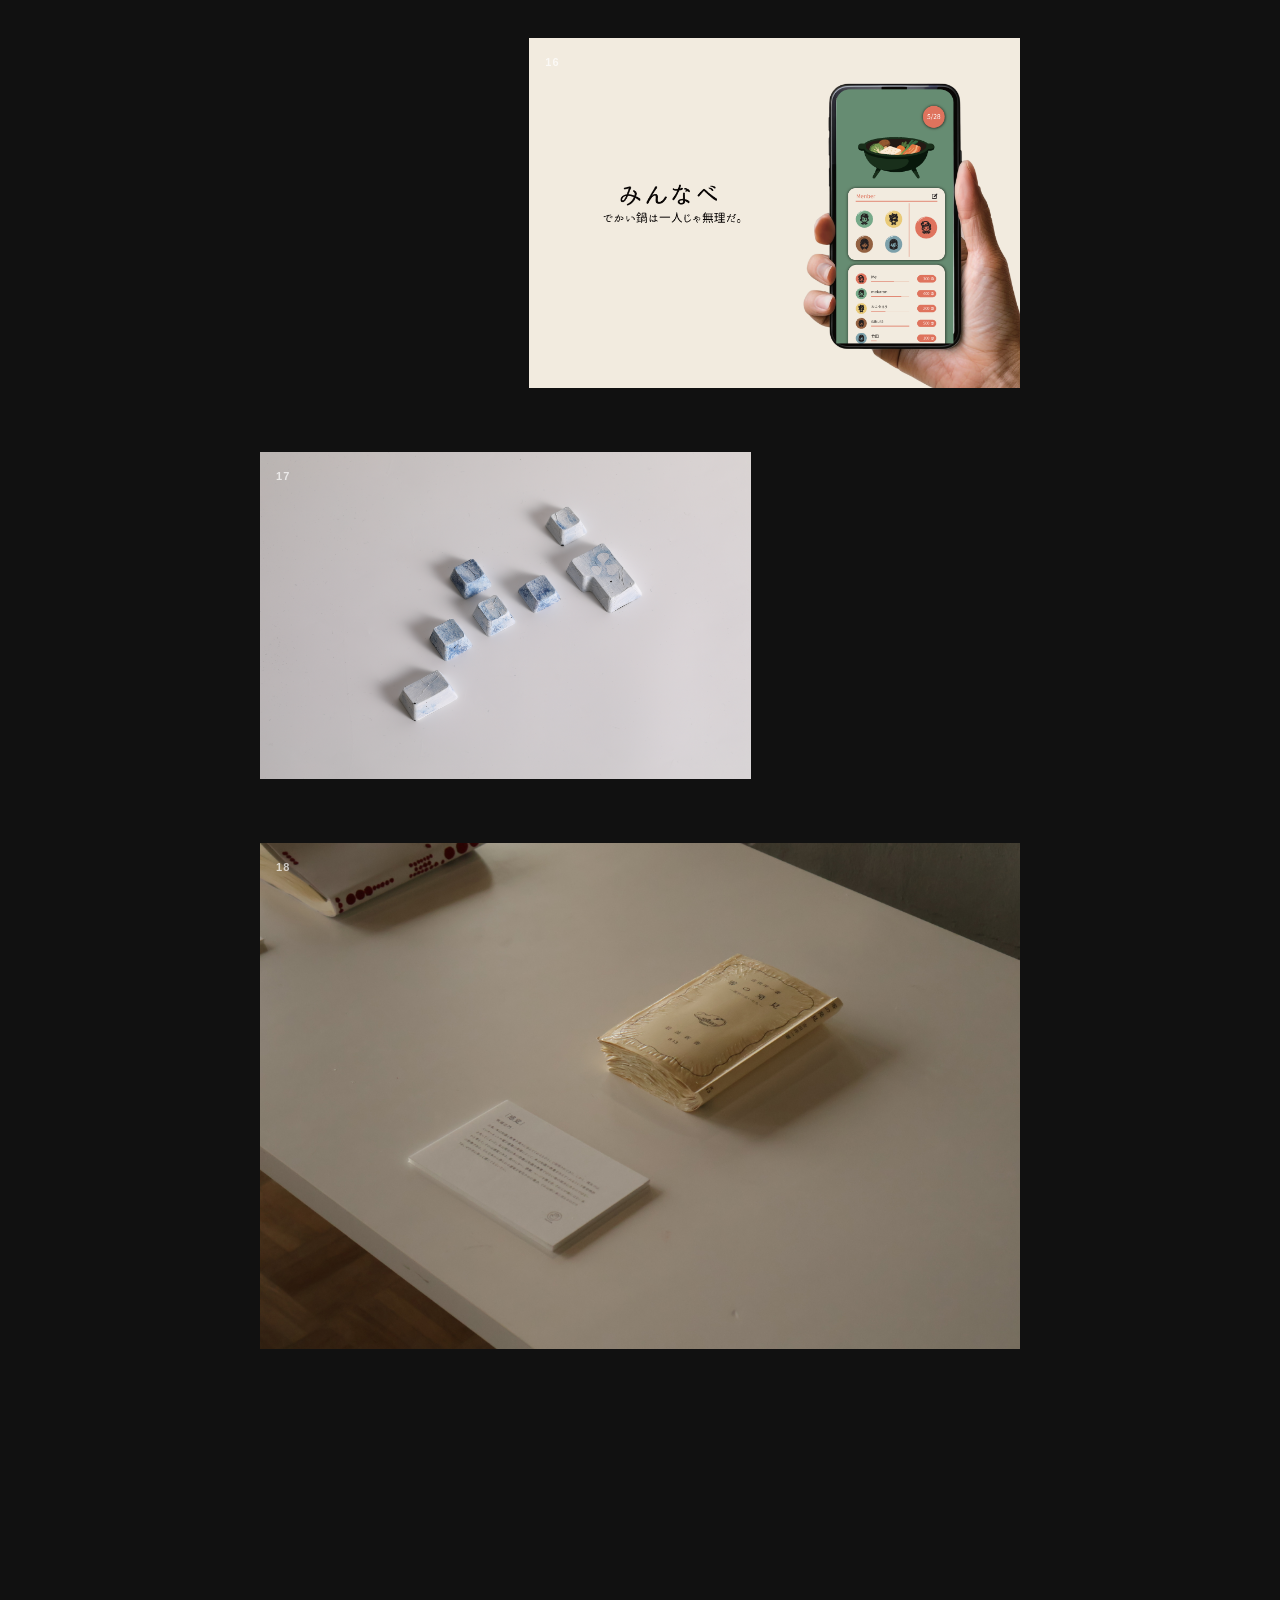
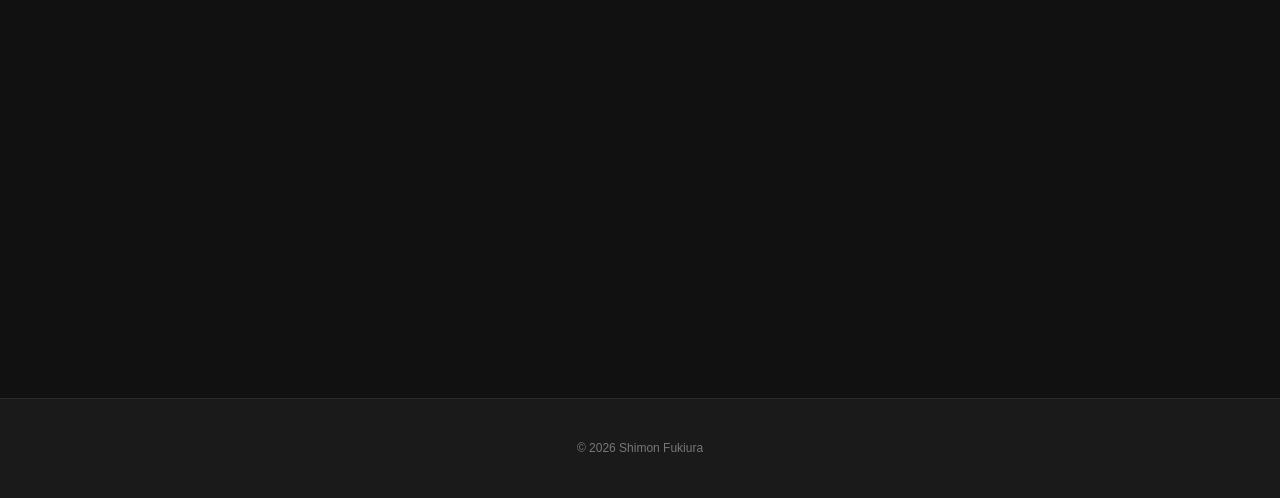
==== commit f9400620: "作品一覧ヘッディングのAI生成感を修正 全大文字・広い字間・ダッシュ区切りを廃止し、 シンプルな「Works 19」表記に変更。 font-size: 11px→13px、letter-spacing" ====
--- a/index.html
+++ b/index.html
@@ -5,7 +5,7 @@
   <meta name="viewport" content="width=device-width, initial-scale=1.0">
   <title>Shimon Fukiura — Portfolio</title>
   <meta name="description" content="Shimon Fukiura のポートフォリオサイト。Web・グラフィック・空間など幅広い領域の制作物を紹介しています。">
-  <link rel="stylesheet" href="css/style.css?v=29">
+  <link rel="stylesheet" href="css/style.css?v=30">
 </head>
 <body>
 
@@ -44,7 +44,7 @@
 
   <!-- 作品一覧 -->
   <section class="works">
-    <p class="works__heading">All Works — <span id="worksCount">13</span> Projects</p>
+    <p class="works__heading">Works <span id="worksCount">13</span></p>
     <div class="works__flow" id="worksFlow">
       <!-- JSで動的に描画 -->
     </div>
--- a/css/style.css
+++ b/css/style.css
@@ -378,10 +378,9 @@
 }
 
 .works__heading {
-  font-size: 11px;
-  color: var(--color-text-muted);
-  letter-spacing: 0.3em;
-  text-transform: uppercase;
+  font-size: 13px;
+  color: var(--color-text-muted);
+  letter-spacing: 0.04em;
   margin-bottom: var(--space-xl);
 }
 
